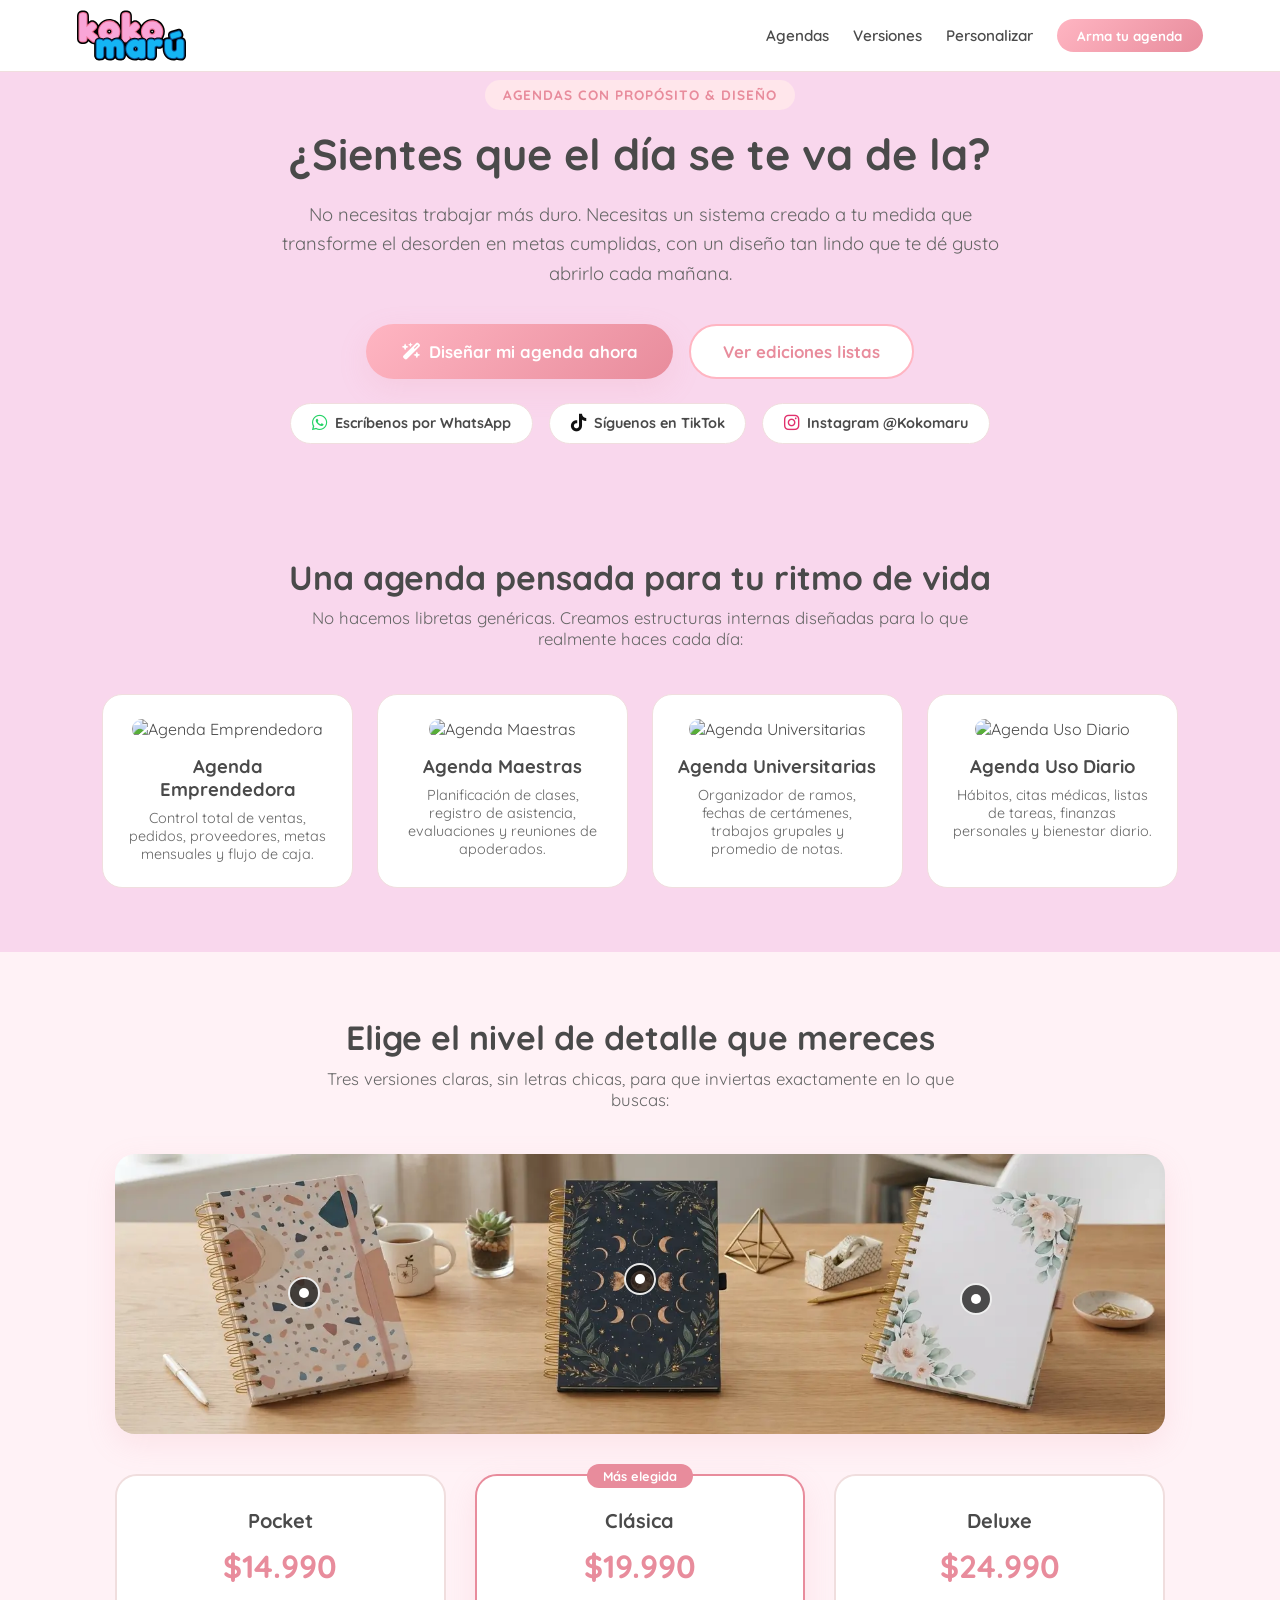
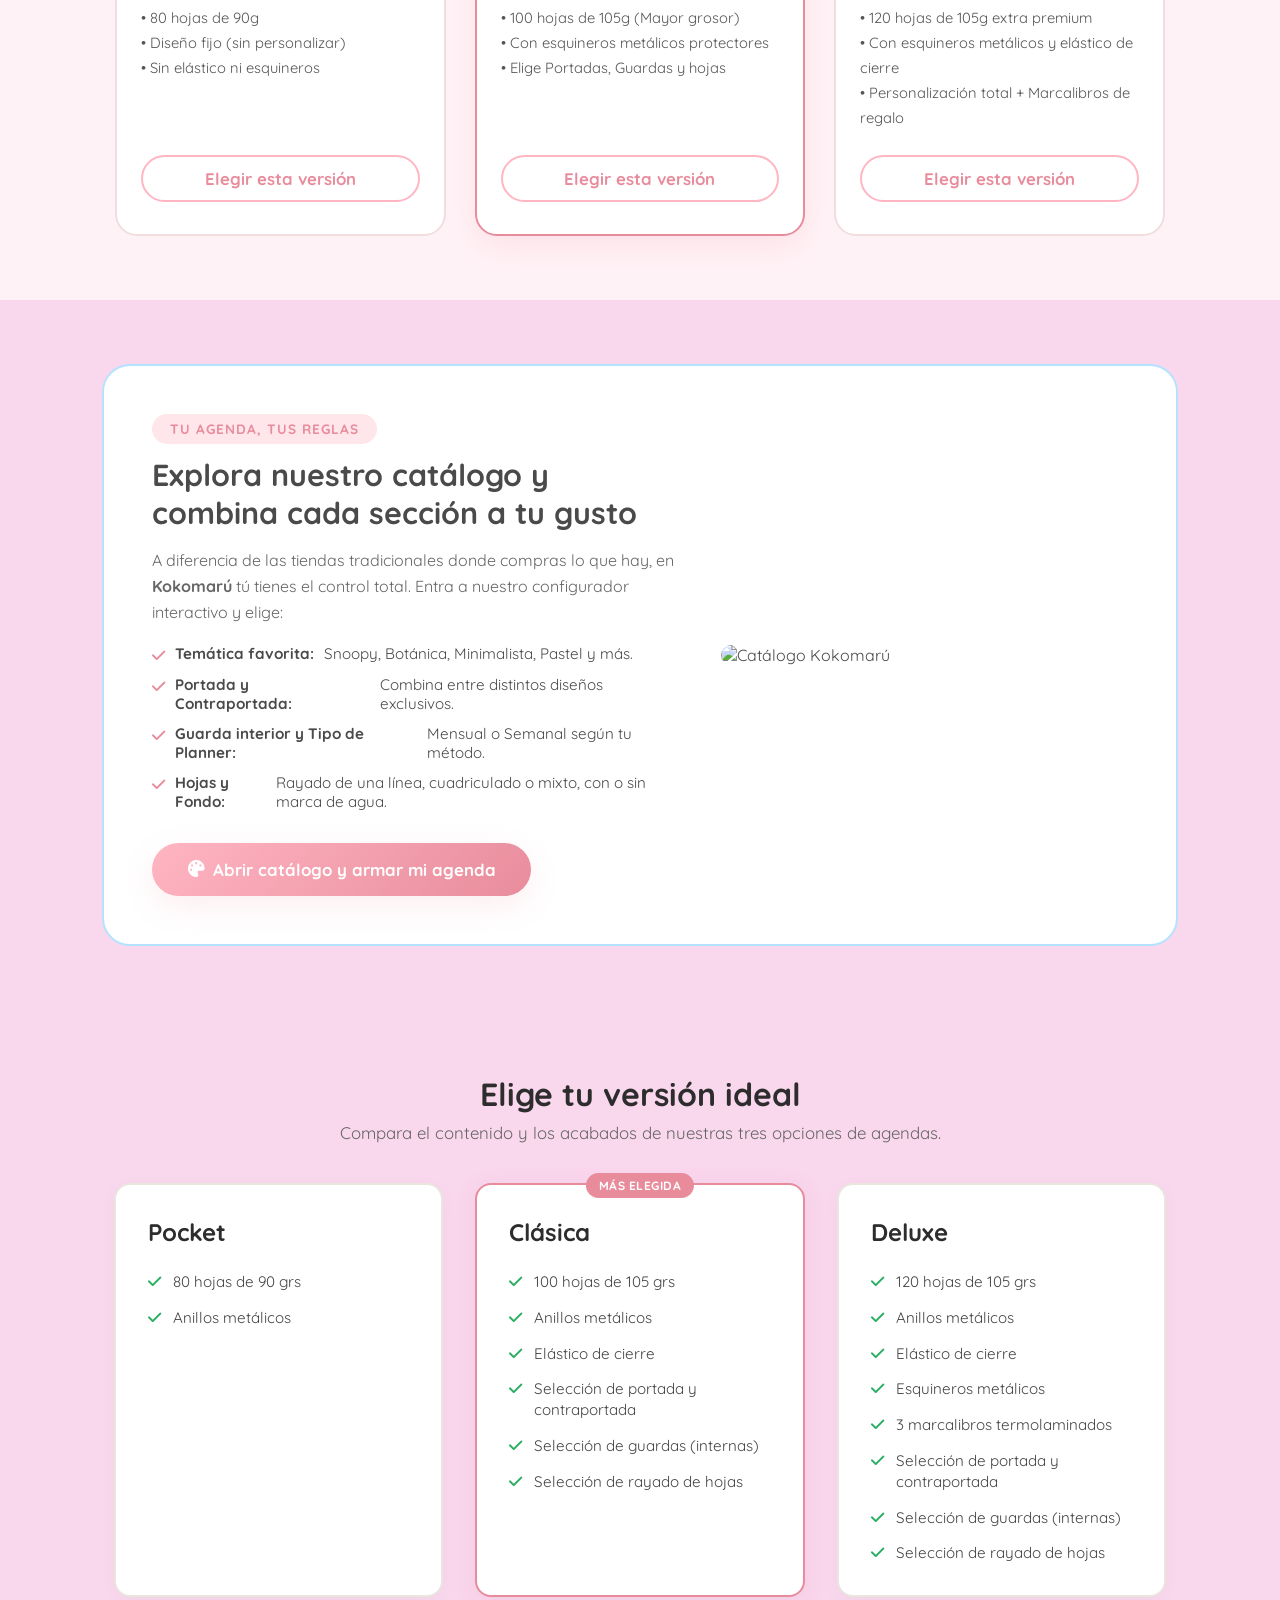
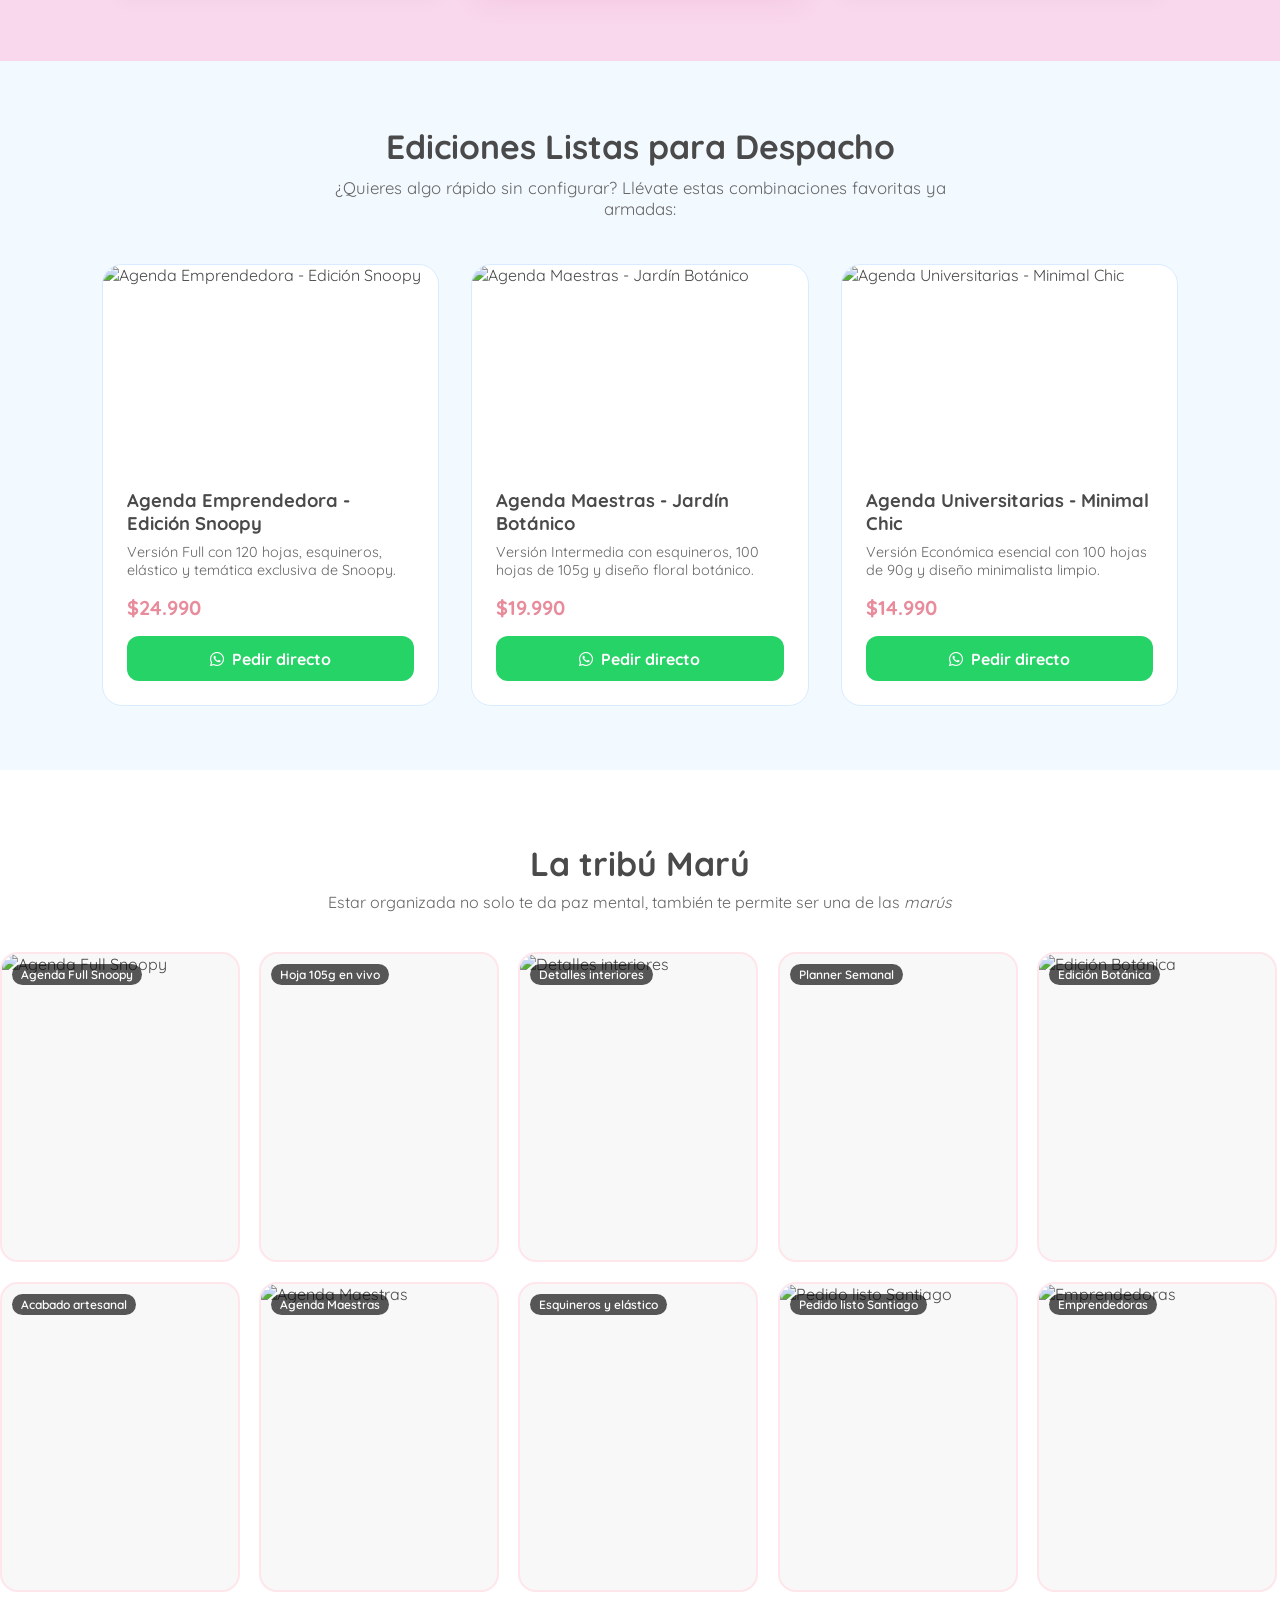
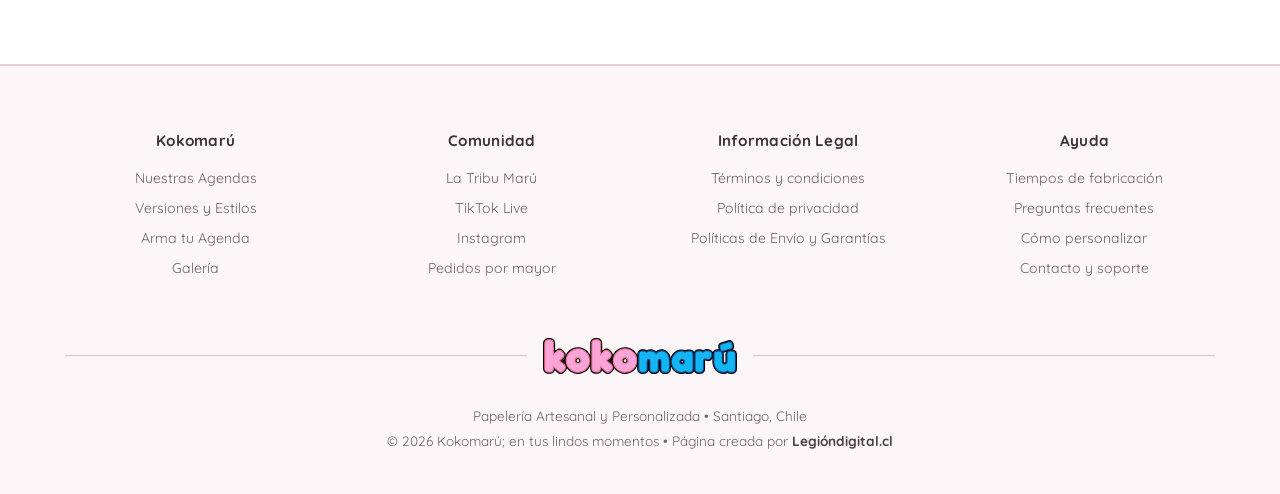
==== index.html @ 6f04baa5 "dafdada" ====
<!DOCTYPE html>
<html lang="es">
<head>
    <meta charset="UTF-8">
    <meta name="viewport" content="width=device-width, initial-scale=1.0">
    <title>Kokomarú | Agendas Personalizadas | Santiago de Chile</title>
    
    <!-- SEO Principal -->
    <meta name="description" content="Ordena tu mundo y disfruta tu vida. Combina tus diseños favoritos con Kokomarú y muestra tu verdadera personalidad.">
    <meta name="keywords" content="agendas personalizadas, agendas chile, agendas chile, agendas, kokomaru">
    <meta name="author" content="Kokomarú">
    <meta name="geo.region" content="CL-RM">
    <meta name="geo.placename" content="Santiago">

    <!-- Open Graph / Redes Sociales y WhatsApp -->
    <meta property="og:title" content="Kokomarú, para tus lindos momentos">
    <meta property="og:description" content="ordena tu mundo, disfruta tu vida. con kokomarú puedes combinar los diseños que mas te gusten, da un paso al frente y muestrale al mundo tu personalidad">
    <meta property="og:type" content="website">
    <meta property="og:url" content="https://tudominio.cl">
    <meta property="og:image" content="https://images.unsplash.com/photo-1544816155-12df9643f363?w=1200&auto=format&fit=crop&q=80">

    <!-- Fuentes e Íconos -->
    <link href="https://fonts.googleapis.com/css2?family=Quicksand:wght@400;500;600;700&display=swap" rel="stylesheet">
    <link rel="stylesheet" href="https://cdnjs.cloudflare.com/ajax/libs/font-awesome/6.4.0/css/all.min.css">
    <link rel="stylesheet" href="style.css">
</head>
<body>

    <!-- NAVBAR -->
    <nav class="navbar">
        <a href="#" class="logo">      <!-- Logo de cabecera -->
    <img src="svg/logo-cuadrado-60.svg" alt="Kokomarú" class="navbar-logo"></a>
        <div class="nav-links">
            <a href="#categorias">Agendas</a>
            <a href="#precios">Versiones</a>
            <a href="#catalogo-info">Personalizar</a>
            <button id="openModalNavBtn" class="btn-nav-custom">Arma tu agenda</button>
        </div>
    </nav>

    <!-- HERO DINÁMICO (MODO NORMAL vs MODO LIVE VIERNES) -->
    <header id="mainHero" class="hero">
        <!-- Contenido Modo Normal -->
        <div id="heroNormalContent" class="hero-content">
            <span class="brand-tag">Agendas con Propósito & Diseño</span>
            <h1>¿Sientes que el día se te va de la?</h1>
            <p class="hero-copy">No necesitas trabajar más duro. Necesitas un sistema creado a tu medida que transforme el desorden en metas cumplidas, con un diseño tan lindo que te dé gusto abrirlo cada mañana.</p>
            <div class="hero-buttons">
                <button id="openModalBtn" class="btn-primary">
                    <i class="fa-solid fa-wand-magic-sparkles"></i> Diseñar mi agenda ahora
                </button>
                <a href="#agendas-listas" class="btn-secondary-hero">Ver ediciones listas</a>
            </div>
        </div>

        <!-- Contenido Modo LIVE -->
<div id="heroLiveContent" class="hero-content live-mode">
    <span class="live-badge"><span class="pulse-dot"></span> TRANSMITIENDO EN VIVO AHORA MISMO EN TIKTOK</span>
    <h2>¡Llegó el Viernes de Live!</h2>
    <p class="hero-copy">¡Entra ahora mismo y disfruta de promociones que solo estarán disponibles durante el live! Llévate tu agenda y recibe freebies exclusivos de nuestra marca.</p>
    <div class="hero-buttons">
        <a id="tiktokLiveLink" href="https://www.tiktok.com/@..." target="_blank" class="btn-tiktok-live">
            <i class="fa-brands fa-tiktok"></i> Entrar al Live y reclamar promoción
        </a>
    </div>
</div>
    </header>

    <!-- BARRA DE CONTACTO RÁPIDO Y REDES -->
    <section class="social-bar">
        <a href="https://wa.me/56900000000?text=Hola%20Kokomar%C3%BA,%20quiero%20hacer%20una%20consulta" target="_blank" class="social-pill wa">
            <i class="fa-brands fa-whatsapp"></i> Escríbenos por WhatsApp
        </a>
        <a href="https://www.tiktok.com/@tu_usuario_kokomaru" target="_blank" class="social-pill tt">
            <i class="fa-brands fa-tiktok"></i> Síguenos en TikTok
        </a>
        <a href="https://www.instagram.com/tu_usuario_kokomaru" target="_blank" class="social-pill ig">
            <i class="fa-brands fa-instagram"></i> Instagram @Kokomaru
        </a>
    </section>

    <!-- BLOQUE 4A: LAS 4 CATEGORÍAS DE AGENDAS -->
    <section id="categorias" class="section-container">
        <h2>Una agenda pensada para tu ritmo de vida</h2>
        <p class="section-desc">No hacemos libretas genéricas. Creamos estructuras internas diseñadas para lo que realmente haces cada día:</p>
        <div class="categories-showcase-grid" id="homeCategoriesGrid">
            <!-- Inyectado por JS -->
        </div>
    </section>

    <!-- BLOQUE 4B: LOS 3 NIVELES DE PRECIOS / CALIDAD + FOTO PANORÁMICA INTERACTIVA -->
<section id="precios" class="section-container bg-soft-pink">
    <h2>Elige el nivel de detalle que mereces</h2>
    <p class="section-desc">Tres versiones claras, sin letras chicas, para que inviertas exactamente en lo que buscas:</p>
    
    <!-- FOTO PANORÁMICA SUPERIOR (VISIBLE EN PC / OCULTA EN MÓVIL) -->
    <div class="panoramic-hotspot-container desktop-only">
        <img src="imagenes/agendas-precios.webp" alt="Colección de Agendas Kokomarú" class="panoramic-image">

        <!-- PUNTO 1 -->
        <div class="hotspot-item" style="top: 50%; left: 18%;">
            <button class="hotspot-dot" aria-label="Ver Versión Económica"></button>
            <div class="hotspot-card">
                <div class="hotspot-info">
                    <strong>Pocket</strong>
                    <span>Esencial y funcional</span>
                    <p class="hotspot-price">$14.990</p>
                </div>
            </div>
        </div>

        <!-- PUNTO 2 (Destacado) -->
        <div class="hotspot-item" style="top: 45%; left: 50%;">
            <button class="hotspot-dot" aria-label="Ver Versión Intermedia"></button>
            <div class="hotspot-card">
                <div class="hotspot-info">
                    <strong>Clásica</strong>
                    <span>La más elegida</span>
                    <p class="hotspot-price">$19.990</p>
                </div>
            </div>
        </div>

        <!-- PUNTO 3 -->
        <div class="hotspot-item" style="top: 52%; left: 82%;">
            <button class="hotspot-dot" aria-label="Ver Versión Full"></button>
            <div class="hotspot-card">
                <div class="hotspot-info">
                    <strong>Deluxe</strong>
                    <span>Premium total</span>
                    <p class="hotspot-price">$24.990</p>
                </div>
            </div>
        </div>
    </div>

    <!-- GRILLA / CARRUSEL DE TARJETAS DE PRECIOS -->
    <div class="pricing-showcase-grid" id="homePricingGrid">
        <!-- Inyectado por JS -->
    </div>
</section>

    <!-- SECCIÓN DEDICADA AL CATÁLOGO Y PERSONALIZACIÓN -->
    <section id="catalogo-info" class="section-container">
        <div class="catalog-banner">
            <div class="catalog-text">
                <span class="brand-tag">Tu agenda, tus reglas</span>
                <h2>Explora nuestro catálogo y combina cada sección a tu gusto</h2>
                <p>A diferencia de las tiendas tradicionales donde compras lo que hay, en <strong>Kokomarú</strong> tú tienes el control total. Entra a nuestro configurador interactivo y elige:</p>
                <ul class="catalog-checklist">
                    <li><i class="fa-solid fa-check"></i> <strong>Temática favorita:</strong> Snoopy, Botánica, Minimalista, Pastel y más.</li>
                    <li><i class="fa-solid fa-check"></i> <strong>Portada y Contraportada:</strong> Combina entre distintos diseños exclusivos.</li>
                    <li><i class="fa-solid fa-check"></i> <strong>Guarda interior y Tipo de Planner:</strong> Mensual o Semanal según tu método.</li>
                    <li><i class="fa-solid fa-check"></i> <strong>Hojas y Fondo:</strong> Rayado de una línea, cuadriculado o mixto, con o sin marca de agua.</li>
                </ul>
                <button id="openModalCatalogBtn" class="btn-primary">
                    <i class="fa-solid fa-palette"></i> Abrir catálogo y armar mi agenda
                </button>
            </div>
            <div class="catalog-visual">
                <img src="https://images.unsplash.com/photo-1544816155-12df9643f363?w=600&auto=format&fit=crop&q=80" alt="Catálogo Kokomarú">
            </div>
        </div>
    </section>

<!-- SECCIÓN COMPARADOR VISUAL -->
<section class="comparador-section" id="comparador">
    <div class="comparador-header">
        <h2>Elige tu versión ideal</h2>
        <p>Compara el contenido y los acabados de nuestras tres opciones de agendas.</p>
    </div>

    <div class="comparador-grid">
        <!-- Tarjeta Pocket -->
        <div class="comparador-card">
            <h3>Pocket</h3>
            <ul class="features-list">
                <li><i class="fa-solid fa-check"></i> 80 hojas de 90 grs</li>
                <li><i class="fa-solid fa-check"></i> Anillos metálicos</li>
            </ul>
        </div>

        <!-- Tarjeta Clásica (Destacada) -->
        <div class="comparador-card popular">
            <span class="version-badge popular-badge">Más Elegida</span>
            <h3>Clásica</h3>
            <ul class="features-list">
                <li><i class="fa-solid fa-check"></i> 100 hojas de 105 grs</li>
                <li><i class="fa-solid fa-check"></i> Anillos metálicos</li>
                <li><i class="fa-solid fa-check"></i> Elástico de cierre</li>
                <li><i class="fa-solid fa-check"></i> Selección de portada y contraportada</li>
                <li><i class="fa-solid fa-check"></i> Selección de guardas (internas)</li>
                <li><i class="fa-solid fa-check"></i> Selección de rayado de hojas</li>
            </ul>
        </div>

        <!-- Tarjeta Deluxe -->
        <div class="comparador-card">
            <h3>Deluxe</h3>
            <ul class="features-list">
                <li><i class="fa-solid fa-check"></i> 120 hojas de 105 grs</li>
                <li><i class="fa-solid fa-check"></i> Anillos metálicos</li>
                <li><i class="fa-solid fa-check"></i> Elástico de cierre</li>
                <li><i class="fa-solid fa-check"></i> Esquineros metálicos</li>
                <li><i class="fa-solid fa-check"></i> 3 marcalibros termolaminados</li>
                <li><i class="fa-solid fa-check"></i> Selección de portada y contraportada</li>
                <li><i class="fa-solid fa-check"></i> Selección de guardas (internas)</li>
                <li><i class="fa-solid fa-check"></i> Selección de rayado de hojas</li>
            </ul>
        </div>
    </div>
</section>

    <!-- VITRINA DE AGENDAS LISTAS PARA ENVIAR -->
    <section id="agendas-listas" class="section-container bg-soft-blue">
        <h2>Ediciones Listas para Despacho</h2>
        <p class="section-desc">¿Quieres algo rápido sin configurar? Llévate estas combinaciones favoritas ya armadas:</p>
        <div class="ready-grid" id="readyAgendasGrid">
            <!-- Inyectado por JS -->
        </div>
    </section>

    <!-- BLOQUE 5: DOS CARRUSELES INFINITOS CRUZADOS (FOTOS Y VIDEOS) -->
    <section class="social-proof-section">
        <div class="section-header-center">
            <h2>La tribú Marú</h2>
            <p>Estar organizada no solo te da paz mental, también te permite ser una de las <i>marús</i> </p>
        </div>

        <!-- Carrusel 1: Se mueve de derecha a izquierda -->
        <div class="marquee-wrapper">
            <div class="marquee-track track-left" id="carouselRow1">
                <!-- Inyectado por JS -->
            </div>
        </div>

        <!-- Carrusel 2: Se mueve de izquierda a derecha -->
        <div class="marquee-wrapper" style="margin-top: 1.2rem;">
            <div class="marquee-track track-right" id="carouselRow2">
                <!-- Inyectado por JS -->
            </div>
        </div>
    </section>

    <!-- FOOTER -->
    <div id="footer-placeholder"></div>

    <!-- ===================================================================== -->
    <!-- VENTANA EMERGENTE (MODAL) DEL CONFIGURADOR PASO A PASO                -->
    <!-- ===================================================================== -->
    <div id="configModal" class="modal-overlay">
        <div class="modal-container">
            <button id="closeModalBtn" class="modal-close" aria-label="Cerrar"><i class="fa-solid fa-xmark"></i></button>
            
            <!-- ENCABEZADO DE PASOS (CORREGIDO PARA PC Y MÓVIL) -->
            <div class="modal-header">
                <div class="step-indicator">
                    <span id="stepIndicatorMain">Paso 1 de 4</span>
                    <span id="stepIndicatorSub">Tipo de Agenda</span>
                </div>
                <a id="helpWhatsappBtn" href="https://wa.me/56900000000?text=Hola%20Kokomar%C3%BA,%20tengo%20dudas%20para%20elegir%20mi%20agenda" target="_blank" class="btn-help-wa">
                    <i class="fa-brands fa-whatsapp"></i> ¿Dudas?
                </a>
            </div>

            <!-- CUERPO DEL CONFIGURADOR -->
            <div class="modal-body">
                <!-- PASO 1 -->
                <div class="step-content active" id="step1">
                    <h2>Elige tu tipo de agenda</h2>
                    <p class="step-subtitle">Selecciona la opción que mejor se adapte a tu estilo de vida:</p>
                    <div class="options-grid" id="tipoAgendaGrid"></div>
                </div>

                <!-- PASO 2 -->
                <div class="step-content" id="step2">
                    <h2>Elige tu versión y calidad</h2>
                    <p class="step-subtitle">Escoge el nivel de acabado que prefieras:</p>
                    <div class="options-grid vertical-grid" id="versionGrid"></div>
                </div>

                <!-- PASO 3 -->
                <div class="step-content" id="step3">
                    <h2>Elige tu temática favorita</h2>
                    <p class="step-subtitle">Selecciona el diseño visual que más te enamore:</p>
                    <div class="options-grid tematica-grid" id="tematicaGrid"></div>
                </div>

                <!-- PASO 4 -->
                <div class="step-content" id="step4">
                    <h2>Personaliza los detalles de tu agenda</h2>
                    <p class="step-subtitle">Debes seleccionar una opción en cada sección:</p>
                    <div id="seccionesContainer"></div>

                    <!-- SECCIÓN DE ENVÍO -->
                    <div class="shipping-section">
                        <h3>Método de Envío</h3>
                        <div class="shipping-options">
                            <label class="shipping-card">
                                <input type="radio" name="shipping" value="santiago" id="shipSantiago">
                                <span class="ship-info">
                                    <strong>Envío en Santiago</strong>
                                    <span class="price">$2.990</span>
                                </span>
                            </label>
                            <label class="shipping-card">
                                <input type="radio" name="shipping" value="regiones" id="shipRegiones">
                                <span class="ship-info">
                                    <strong>Envío a regiones</strong>
                                    <span>Varía según destino. Enviamos por Blue Express</span>
                                </span>
                            </label>
                        </div>
                    </div>

                    <!-- BOTONES FINALES -->
                    <div class="final-actions" id="finalActionsSection" style="display: none;">
                        <button id="toggleSummaryBtn" class="btn-secondary">
                            <i class="fa-solid fa-list-check"></i> Resumen del pedido
                        </button>
                        
                        <div id="summaryBox" class="summary-box" style="display: none;"></div>

                        <div class="action-buttons-group">
                            <a id="sendOrderWhatsappBtn" href="#" target="_blank" class="btn-whatsapp-main">
                                <i class="fa-brands fa-whatsapp"></i> Enviar pedido
                            </a>
                            <p class="whatsapp-subtext">Conversemos y coordinemos el pago y los detalles del envío</p>

                            <button id="openFriendModalBtn" class="btn-friend">
                                <i class="fa-solid fa-user-group"></i> Pedir opinión a una amiga
                            </button>
                        </div>
                    </div>
                </div>
            </div>

            <!-- NAVEGACIÓN INFERIOR -->
            <div class="modal-footer">
                <button id="prevStepBtn" class="btn-nav" style="display: none;">
                    <i class="fa-solid fa-arrow-left"></i> Volver
                </button>
                <div style="flex-grow: 1;"></div>
                <button id="nextStepBtn" class="btn-nav" disabled>
                    Siguiente <i class="fa-solid fa-arrow-right"></i>
                </button>
            </div>
        </div>
    </div>

    <!-- MODAL ZOOM IMAGEN -->
    <div id="imageZoomModal" class="zoom-modal">
        <button id="closeZoomBtn" class="zoom-close"><i class="fa-solid fa-xmark"></i></button>
        <img id="zoomedImg" src="" alt="Imagen ampliada">
    </div>

    <!-- MODAL COMPARTIR CON AMIGA -->
    <div id="friendModal" class="friend-modal-overlay">
        <div class="friend-modal-content">
            <h3>Compartir diseño por WhatsApp</h3>
            <p>Ingresa los 8 dígitos del número de tu amiga:</p>
            <div class="phone-input-group">
                <span class="prefix">+569</span>
                <input type="tel" id="friendPhoneInput" maxlength="8" placeholder="12345678" inputmode="numeric">
            </div>
            <div class="friend-modal-buttons">
                <button id="cancelFriendBtn" class="btn-cancel">Cancelar</button>
                <button id="submitFriendBtn" class="btn-friend-send">Enviar de vuelta a mi amiga</button>
            </div>
        </div>
    </div>

    <!-- Script para inyectar el footer dinámicamente -->
<script>
    fetch('footer.html')
        .then(response => response.text())
        .then(data => {
            document.getElementById('footer-placeholder').innerHTML = data;
        });
</script>

<!-- scripts de la página (modal, etc.) -->
    <script src="script.js"></script>
</body>
</html>
---- style.css ----
:root {
    --pink-primary: #ffb5c2;
    --pink-light: #ffe6eb;
    --pink-dark: #e88c9c;
    --blue-primary: #b5e2ff;
    --blue-light: #e6f4ff;
    --blue-dark: #7fc3ff;
    --text-dark: #4a4a4a;
    --bg-color: #f9d7ed;
    --white: #ffffff;
    --gray-border: #f0dede;
    --shadow: 0 10px 30px rgba(232, 140, 156, 0.15);
}

* {
    box-sizing: border-box;
    margin: 0;
    padding: 0;
    font-family: 'Quicksand', sans-serif;
}

html {
    scroll-behavior: smooth;
}

body {
    background-color: var(--bg-color);
    color: var(--text-dark);
    min-height: 100vh;
    overflow-x: hidden;
}

/* NAVBAR */
.navbar {
    display: flex;
    justify-content: space-between;
    align-items: center;
    padding: 1rem 6%;
    background: var(--white);
    border-bottom: 1px solid var(--gray-border);
    position: sticky;
    top: 0;
    z-index: 100;
}

.nav-brand {
    font-size: 1.6rem;
    font-weight: 700;
    color: var(--pink-dark);
    letter-spacing: -0.5px;
}

.nav-links {
    display: flex;
    align-items: center;
    gap: 1.5rem;
}

.nav-links a {
    text-decoration: none;
    color: var(--text-dark);
    font-weight: 600;
    font-size: 0.95rem;
    transition: color 0.2s;
}

.nav-links a:hover {
    color: var(--pink-dark);
}

.btn-nav-custom {
    background: linear-gradient(135deg, var(--pink-primary), var(--pink-dark));
    color: var(--white);
    border: none;
    padding: 0.55rem 1.3rem;
    border-radius: 25px;
    font-weight: 700;
    cursor: pointer;
    transition: transform 0.2s;
}

.btn-nav-custom:hover {
    transform: translateY(-2px);
}

@media (max-width: 650px) {
    .nav-links a {
        display: none;
    }
}

/* HERO SECTION */
.hero {
    text-align: center;
    padding: 4.5rem 1.5rem 3rem;
    max-width: 920px;
    margin: 0 auto;
}

.brand-tag {
    display: inline-block;
    background-color: var(--pink-light);
    color: var(--pink-dark);
    padding: 0.4rem 1.1rem;
    border-radius: 20px;
    font-weight: 700;
    font-size: 0.85rem;
    text-transform: uppercase;
    letter-spacing: 1px;
}

.hero h1 {
    font-size: 2.7rem;
    color: var(--text-dark);
    margin: 1.2rem 0;
    font-weight: 700;
    line-height: 1.2;
}

.hero-copy {
    font-size: 1.15rem;
    margin-bottom: 2.2rem;
    color: #666;
    line-height: 1.6;
    max-width: 750px;
    margin-left: auto;
    margin-right: auto;
}

.hero-buttons {
    display: flex;
    justify-content: center;
    gap: 1rem;
    flex-wrap: wrap;
}

.btn-primary {
    background: linear-gradient(135deg, var(--pink-primary), var(--pink-dark));
    color: var(--white);
    border: none;
    padding: 1rem 2.2rem;
    font-size: 1.05rem;
    font-weight: 700;
    border-radius: 30px;
    cursor: pointer;
    box-shadow: var(--shadow);
    transition: transform 0.2s;
    display: inline-flex;
    align-items: center;
    gap: 8px;
}

.btn-primary:hover {
    transform: translateY(-2px);
}

.btn-secondary-hero {
    background: var(--white);
    color: var(--pink-dark);
    border: 2px solid var(--pink-primary);
    padding: 0.95rem 2rem;
    font-size: 1.05rem;
    font-weight: 700;
    border-radius: 30px;
    text-decoration: none;
    cursor: pointer;
    transition: all 0.2s;
}

.btn-secondary-hero:hover {
    background: var(--pink-light);
}

/* MODO LIVE EN EL HERO */
.hero.is-live {
    background: linear-gradient(135deg, #fff0f4 0%, #e8f6ff 100%);
    border: 2px solid var(--pink-dark);
    border-radius: 28px;
    margin-top: 1.5rem;
    box-shadow: 0 15px 40px rgba(232, 140, 156, 0.25);
}

.live-badge {
    display: inline-flex;
    align-items: center;
    gap: 8px;
    background: #ff2a5f;
    color: white;
    padding: 0.45rem 1.2rem;
    border-radius: 25px;
    font-weight: 700;
    font-size: 0.9rem;
    letter-spacing: 0.5px;
}

.pulse-dot {
    width: 10px;
    height: 10px;
    background: white;
    border-radius: 50%;
    animation: pulseAnim 1.2s infinite;
}

@keyframes pulseAnim {
    0% { transform: scale(0.9); opacity: 1; }
    50% { transform: scale(1.4); opacity: 0.5; }
    100% { transform: scale(0.9); opacity: 1; }
}

.btn-live-cta {
    background: #111;
    color: white;
    text-decoration: none;
    padding: 1rem 2.2rem;
    border-radius: 30px;
    font-weight: 700;
    font-size: 1.05rem;
    display: inline-flex;
    align-items: center;
    gap: 10px;
    box-shadow: 0 8px 20px rgba(0,0,0,0.2);
    transition: transform 0.2s;
}

.btn-live-cta:hover {
    transform: translateY(-2px);
}

/* BARRA DE REDES Y WHATSAPP */
.social-bar {
    display: flex;
    justify-content: center;
    gap: 1rem;
    flex-wrap: wrap;
    padding: 1rem 5% 3rem;
}

.social-pill {
    text-decoration: none;
    padding: 0.65rem 1.3rem;
    border-radius: 25px;
    font-weight: 700;
    font-size: 0.9rem;
    display: inline-flex;
    align-items: center;
    gap: 8px;
    transition: transform 0.2s;
    background: white;
    border: 1px solid var(--gray-border);
    color: var(--text-dark);
}

.social-pill:hover {
    transform: translateY(-2px);
}

.social-pill.wa i { color: #25d366; font-size: 1.1rem; }
.social-pill.tt i { color: #111; font-size: 1.1rem; }
.social-pill.ig i { color: #e1306c; font-size: 1.1rem; }

/* SECCIONES GENERALES */
.section-container {
    padding: 4rem 8%;
    text-align: center;
}

.section-container h2 {
    font-size: 2.1rem;
    color: var(--text-dark);
    margin-bottom: 0.6rem;
}

.section-desc {
    color: #666;
    margin-bottom: 2.8rem;
    max-width: 680px;
    margin-left: auto;
    margin-right: auto;
    font-size: 1.05rem;
}

.bg-soft-pink {
    background-color: #fff2f6;
}

.bg-soft-blue {
    background-color: #f2f9ff;
}

/* BLOQUE 4A: CATEGORÍAS EN HOME */
.categories-showcase-grid {
    display: grid;
    grid-template-columns: repeat(auto-fit, minmax(230px, 1fr));
    gap: 1.5rem;
}

.home-cat-card {
    background: white;
    border-radius: 20px;
    padding: 1.5rem;
    border: 1px solid var(--gray-border);
    text-align: center;
    transition: transform 0.2s;
}

.home-cat-card:hover {
    transform: translateY(-4px);
    border-color: var(--pink-primary);
}

.home-cat-card img {
    width: 100%;
    height: 150px;
    object-fit: cover;
    border-radius: 14px;
    margin-bottom: 1rem;
}

.home-cat-card h3 {
    font-size: 1.15rem;
    margin-bottom: 0.5rem;
}

.home-cat-card p {
    font-size: 0.9rem;
    color: #666;
}

/* BLOQUE 4B: PRECIOS EN HOME Y FOTO PANORÁMICA */
.panoramic-hotspot-container {
    position: relative;
    width: 100%;
    max-width: 1050px;
    margin: 0 auto 2.5rem auto;
    border-radius: 20px;
    overflow: hidden;
    box-shadow: var(--shadow);
}

.panoramic-image {
    width: 100%;
    max-height: 280px;
    object-fit: cover;
    display: block;
}

/* PUNTOS INTERACTIVOS ESTILO IKEA (PC) */
.panoramic-hotspot-container .hotspot-item {
    position: absolute;
    transform: translate(-50%, -50%);
    z-index: 10;
}

.panoramic-hotspot-container .hotspot-dot {
    width: 32px;
    height: 32px;
    border-radius: 50%;
    background: rgba(17, 17, 17, 0.7);
    border: 2px solid rgba(255, 255, 255, 0.9);
    cursor: pointer;
    position: relative;
    transition: transform 0.2s ease, background 0.2s ease;
}

.panoramic-hotspot-container .hotspot-dot::after {
    content: "";
    position: absolute;
    top: 50%;
    left: 50%;
    width: 10px;
    height: 10px;
    background: #ffffff;
    border-radius: 50%;
    transform: translate(-50%, -50%);
}

.panoramic-hotspot-container .hotspot-dot:hover,
.panoramic-hotspot-container .hotspot-item.active .hotspot-dot {
    transform: scale(1.15);
    background: var(--pink-dark);
}

.panoramic-hotspot-container .hotspot-card {
    position: absolute;
    top: 50%;
    left: 42px;
    transform: translateY(-50%);
    background: #ffffff;
    color: #111111;
    border-radius: 8px;
    box-shadow: 0 10px 25px rgba(0, 0, 0, 0.2);
    display: flex;
    align-items: stretch;
    min-width: 180px;
    opacity: 0;
    visibility: hidden;
    transition: opacity 0.2s ease, visibility 0.2s ease;
    z-index: 20;
}

.panoramic-hotspot-container .hotspot-item.active .hotspot-card {
    opacity: 1;
    visibility: visible;
}

.hotspot-info {
    padding: 0.6rem 0.9rem;
    flex: 1;
}

.hotspot-info strong {
    display: block;
    font-size: 0.85rem;
    text-transform: uppercase;
}

.hotspot-info span {
    display: block;
    font-size: 0.75rem;
    color: #666;
    margin-bottom: 0.2rem;
}

.hotspot-price {
    font-size: 1.05rem;
    font-weight: 700;
    margin: 0;
    color: var(--pink-dark);
}

.hotspot-link {
    display: none;
    align-items: center;
    justify-content: center;
    padding: 0 0.7rem;
    border-left: 1px solid #eee;
    color: #111;
    text-decoration: none;
}

/* GRILLA DE PRECIOS GENERAL */
.pricing-showcase-grid {
    display: grid;
    grid-template-columns: repeat(auto-fit, minmax(280px, 1fr));
    gap: 1.8rem;
    max-width: 1050px;
    margin: 0 auto;
}

.home-price-card {
    background: white;
    border-radius: 22px;
    padding: 2rem 1.5rem;
    border: 2px solid var(--gray-border);
    display: flex;
    flex-direction: column;
    position: relative;
}

.home-price-card.featured {
    border-color: var(--pink-dark);
    box-shadow: var(--shadow);
}

.popular-badge {
    position: absolute;
    top: -12px;
    left: 50%;
    transform: translateX(-50%);
    background: var(--pink-dark);
    color: white;
    padding: 0.25rem 1rem;
    border-radius: 15px;
    font-size: 0.8rem;
    font-weight: 700;
}

.home-price-card h3 {
    font-size: 1.25rem;
    margin-bottom: 0.8rem;
}

.home-price-amount {
    font-size: 2rem;
    font-weight: 700;
    color: var(--pink-dark);
    margin-bottom: 1.2rem;
}

.home-price-card p {
    white-space: pre-line;
    text-align: left;
    font-size: 0.92rem;
    color: #555;
    line-height: 1.7;
    margin-bottom: 1.5rem;
    flex: 1;
}

/* CONTROL DE VISIBILIDAD DISPOSITIVOS */
.desktop-only { display: block; }
.mobile-only { display: none; }

/* ESTILOS DE FOTO MÓVIL DENTRO DE LA TARJETA */
.card-mobile-image {
    position: relative;
    width: 100%;
    height: 160px;
    border-radius: 12px;
    overflow: hidden;
    margin-bottom: 1.2rem;
    cursor: pointer;
}

.card-mobile-image img {
    width: 100%;
    height: 100%;
    object-fit: cover;
    transition: transform 0.3s;
}

.card-mobile-image:hover img {
    transform: scale(1.05);
}

.zoom-hint {
    position: absolute;
    bottom: 8px;
    right: 8px;
    background: rgba(0, 0, 0, 0.6);
    color: white;
    font-size: 0.7rem;
    padding: 0.2rem 0.5rem;
    border-radius: 6px;
    pointer-events: none;
}

/* ADAPTACIÓN MÓVIL: CARRUSEL HORIZONTAL */
@media (max-width: 768px) {
    .desktop-only { display: none !important; }
    .mobile-only { display: block !important; }

    .pricing-showcase-grid {
        display: flex;
        overflow-x: auto;
        scroll-snap-type: x mandatory;
        gap: 1rem;
        padding: 1rem 0.5rem 1.5rem 0.5rem;
        justify-content: flex-start;
        -webkit-overflow-scrolling: touch;
    }

    .home-price-card {
        min-width: 85%;
        max-width: 85%;
        flex: 0 0 auto;
        scroll-snap-align: center;
        padding: 1.5rem 1.2rem;
    }
}

/* SECCIÓN CATÁLOGO DEDICADA */
.catalog-banner {
    background: white;
    border: 2px solid var(--blue-primary);
    border-radius: 28px;
    padding: 3rem;
    display: grid;
    grid-template-columns: 1.3fr 1fr;
    gap: 2.5rem;
    align-items: center;
    text-align: left;
}

@media (max-width: 820px) {
    .catalog-banner {
        grid-template-columns: 1fr;
        padding: 2rem 1.5rem;
    }
}

.catalog-text h2 {
    margin: 0.8rem 0 1rem;
    font-size: 1.9rem;
}

.catalog-text p {
    color: #666;
    margin-bottom: 1.2rem;
    line-height: 1.6;
}

.catalog-checklist {
    list-style: none;
    margin-bottom: 2rem;
}

.catalog-checklist li {
    margin-bottom: 0.7rem;
    font-size: 0.95rem;
    display: flex;
    align-items: flex-start;
    gap: 10px;
}

.catalog-checklist i {
    color: var(--pink-dark);
    margin-top: 4px;
}

.catalog-visual img {
    width: 100%;
    border-radius: 20px;
    object-fit: cover;
    height: 320px;
}

/* AGENDAS LISTAS */
.ready-grid {
    display: grid;
    grid-template-columns: repeat(auto-fit, minmax(280px, 1fr));
    gap: 2rem;
}

.ready-card {
    background: white;
    border-radius: 20px;
    overflow: hidden;
    border: 1px solid #d9ecff;
    text-align: left;
    display: flex;
    flex-direction: column;
}

.ready-card img {
    width: 100%;
    height: 200px;
    object-fit: cover;
}

.ready-card-body {
    padding: 1.5rem;
    display: flex;
    flex-direction: column;
    flex: 1;
}

.ready-card-body h3 {
    font-size: 1.15rem;
    margin-bottom: 0.5rem;
}

.ready-card-body p {
    font-size: 0.9rem;
    color: #666;
    margin-bottom: 1rem;
    flex: 1;
}

.ready-price {
    font-weight: 700;
    color: var(--pink-dark);
    font-size: 1.25rem;
    margin-bottom: 1rem;
}

.btn-buy-ready {
    background: #25d366;
    color: white;
    text-decoration: none;
    text-align: center;
    padding: 0.8rem;
    border-radius: 12px;
    font-weight: 700;
    display: flex;
    align-items: center;
    justify-content: center;
    gap: 8px;
}

/* ===================================================================== */
/* BLOQUE 5: DOS CARRUSELES INFINITOS CRUZADOS                           */
/* ===================================================================== */
.social-proof-section {
    padding: 4.5rem 0;
    background: var(--white);
    overflow: hidden;
}

.section-header-center {
    text-align: center;
    padding: 0 1.5rem;
    margin-bottom: 2.5rem;
}

.section-header-center h2 {
    font-size: 2.1rem;
    margin-bottom: 0.5rem;
}

.section-header-center p {
    color: #666;
}

.marquee-wrapper {
    width: 100%;
    overflow: hidden;
    position: relative;
}

.marquee-track {
    display: flex;
    gap: 1.2rem;
    width: max-content;
}

.track-left {
    animation: scrollLeft 32s linear infinite;
}

.track-right {
    animation: scrollRight 32s linear infinite;
}

.marquee-wrapper:hover .marquee-track {
    animation-play-state: paused;
}

@keyframes scrollLeft {
    0% { transform: translateX(0); }
    100% { transform: translateX(-50%); }
}

@keyframes scrollRight {
    0% { transform: translateX(-50%); }
    100% { transform: translateX(0); }
}

.media-card {
    width: 240px;
    height: 310px;
    border-radius: 18px;
    overflow: hidden;
    position: relative;
    border: 2px solid var(--pink-light);
    background: #f8f8f8;
    flex-shrink: 0;
}

.media-card img,
.media-card video {
    width: 100%;
    height: 100%;
    object-fit: cover;
    display: block;
}

.media-badge {
    position: absolute;
    top: 10px;
    left: 10px;
    background: rgba(0,0,0,0.65);
    color: white;
    padding: 3px 9px;
    border-radius: 12px;
    font-size: 0.75rem;
    font-weight: 600;
}

/* FOOTER */
footer {
    text-align: center;
    padding: 2.5rem 1rem;
    background: #fff9fb;
    border-top: 1px solid var(--gray-border);
    color: #666;
    font-size: 0.95rem;
}

.footer-note {
    font-size: 0.82rem;
    color: #999;
    margin-top: 0.4rem;
}

/* ===================================================================== */
/* MODAL CONFIGURADOR Y CABECERA CORREGIDA                               */
/* ===================================================================== */
.modal-overlay {
    position: fixed;
    top: 0;
    left: 0;
    width: 100%;
    height: 100%;
    background: rgba(0, 0, 0, 0.45);
    backdrop-filter: blur(5px);
    display: none;
    justify-content: center;
    align-items: center;
    z-index: 1000;
    padding: 1rem;
}

.modal-overlay.active {
    display: flex;
}

.modal-container {
    background: var(--white);
    width: 100%;
    max-width: 850px;
    height: 86vh;
    border-radius: 24px;
    box-shadow: 0 20px 40px rgba(0,0,0,0.15);
    display: flex;
    flex-direction: column;
    position: relative;
    overflow: hidden;
}

.modal-close {
    position: absolute;
    top: 1.1rem;
    right: 1.2rem;
    background: var(--pink-light);
    border: none;
    color: var(--pink-dark);
    width: 36px;
    height: 36px;
    border-radius: 50%;
    font-size: 1.1rem;
    cursor: pointer;
    display: flex;
    align-items: center;
    justify-content: center;
    z-index: 20;
    transition: background 0.2s;
}

.modal-close:hover {
    background: var(--pink-primary);
    color: var(--white);
}

/* Cabecera con espacio suficiente para no chocar con la X */
.modal-header {
    padding: 1rem 4.8rem 1rem 1.8rem;
    border-bottom: 1px solid var(--gray-border);
    display: flex;
    justify-content: space-between;
    align-items: center;
    background-color: #fffafc;
    gap: 1rem;
}

.step-indicator {
    display: flex;
    align-items: center;
    gap: 6px;
}

#stepIndicatorMain {
    font-size: 1.05rem;
    color: var(--pink-dark);
    font-weight: 700;
}

#stepIndicatorMain::after {
    content: ":";
}

#stepIndicatorSub {
    font-size: 1.05rem;
    color: var(--pink-dark);
    font-weight: 700;
}

.btn-help-wa {
    background-color: #25d366;
    color: white;
    padding: 0.45rem 1rem;
    border-radius: 20px;
    text-decoration: none;
    font-weight: 700;
    font-size: 0.85rem;
    display: flex;
    align-items: center;
    gap: 6px;
    white-space: nowrap;
    margin-right: 0.8rem; /* Corre el botón a la izquierda en PC */
}

/* Ajuste específico para móvil: "Paso 1 de 4" arriba y "Tipo de Agenda" debajo */
@media (max-width: 600px) {
    .modal-header {
        padding: 0.9rem 3.8rem 0.9rem 1.2rem;
    }
    .step-indicator {
        flex-direction: column;
        align-items: flex-start;
        gap: 2px;
    }
    #stepIndicatorMain {
        font-size: 0.8rem;
        color: #888;
    }
    #stepIndicatorMain::after {
        content: "";
    }
    #stepIndicatorSub {
        font-size: 0.98rem;
        line-height: 1.2;
    }
    .btn-help-wa {
        padding: 0.35rem 0.75rem;
        font-size: 0.78rem;
        margin-right: 0.4rem;
    }
}

.modal-body {
    flex: 1;
    overflow-y: auto;
    padding: 1.8rem;
}

.step-content {
    display: none;
}

.step-content.active {
    display: block;
}

.step-content h2 {
    color: var(--text-dark);
    font-size: 1.55rem;
    margin-bottom: 0.3rem;
}

.step-subtitle {
    color: #777;
    margin-bottom: 1.5rem;
    font-size: 0.95rem;
}

/* TARJETAS DENTRO DEL MODAL */
.options-grid {
    display: grid;
    grid-template-columns: repeat(auto-fit, minmax(210px, 1fr));
    gap: 1.2rem;
}

.vertical-grid {
    grid-template-columns: 1fr;
}

.option-card {
    background: var(--white);
    border: 2px solid var(--gray-border);
    border-radius: 16px;
    padding: 1.2rem;
    text-align: center;
    cursor: pointer;
    transition: all 0.2s;
    display: flex;
    flex-direction: column;
    align-items: center;
}

.option-card:hover {
    border-color: var(--pink-primary);
}

.option-card.selected {
    border-color: var(--pink-dark);
    background-color: var(--pink-light);
}

.option-img-container {
    width: 100%;
    height: 140px;
    border-radius: 12px;
    overflow: hidden;
    margin-bottom: 1rem;
    background: #f9f9f9;
    position: relative;
}

.option-img-container img {
    width: 100%;
    height: 100%;
    object-fit: cover;
}

.zoom-icon-hint {
    position: absolute;
    bottom: 8px;
    right: 8px;
    background: rgba(0,0,0,0.6);
    color: white;
    padding: 4px 8px;
    border-radius: 6px;
    font-size: 0.75rem;
}

.option-card h3 {
    font-size: 1.1rem;
    margin-bottom: 0.5rem;
}

.option-card p {
    font-size: 0.85rem;
    color: #666;
    margin-bottom: 1rem;
    flex: 1;
}

.option-price {
    font-weight: 700;
    color: var(--pink-dark);
    font-size: 1.15rem;
    margin-bottom: 0.8rem;
}

.btn-select-card {
    background: var(--white);
    border: 1px solid var(--pink-dark);
    color: var(--pink-dark);
    padding: 0.45rem 1.2rem;
    border-radius: 20px;
    font-weight: 700;
    font-size: 0.9rem;
    width: 100%;
}

.option-card.selected .btn-select-card {
    background: var(--pink-dark);
    color: var(--white);
}

.tematica-grid {
    grid-template-columns: repeat(auto-fit, minmax(155px, 1fr));
}

.tematica-card .option-img-container {
    height: 120px;
}

/* PASO 4: SECCIONES */
.section-block {
    background: #fff;
    border: 1px solid var(--gray-border);
    border-radius: 16px;
    padding: 1.4rem;
    margin-bottom: 1.4rem;
}

.section-block h3 {
    font-size: 1.15rem;
    margin-bottom: 1rem;
    display: flex;
    align-items: center;
    gap: 8px;
}

.section-options-grid {
    display: grid;
    grid-template-columns: repeat(auto-fit, minmax(135px, 1fr));
    gap: 1rem;
}

.sub-option-card {
    border: 2px solid var(--gray-border);
    border-radius: 12px;
    padding: 0.8rem;
    text-align: center;
    cursor: pointer;
    background: #fff;
}

.sub-option-card.selected {
    border-color: var(--blue-dark);
    background-color: var(--blue-light);
}

.sub-option-card img {
    width: 100%;
    height: 90px;
    object-fit: cover;
    border-radius: 8px;
    margin-bottom: 0.5rem;
}

.sub-option-card span {
    font-size: 0.88rem;
    font-weight: 600;
    display: block;
    margin-bottom: 0.5rem;
}

/* ENVÍO */
.shipping-section {
    margin-top: 2rem;
    background: #fffafc;
    border: 1px solid var(--pink-light);
    border-radius: 16px;
    padding: 1.5rem;
}

.shipping-section h3 {
    margin-bottom: 1rem;
    font-size: 1.2rem;
    color: var(--pink-dark);
}

.shipping-options {
    display: flex;
    flex-direction: column;
    gap: 0.8rem;
}

.shipping-card {
    display: flex;
    align-items: center;
    gap: 12px;
    background: white;
    border: 2px solid var(--gray-border);
    padding: 1rem;
    border-radius: 12px;
    cursor: pointer;
}

.shipping-card input {
    accent-color: var(--pink-dark);
    width: 18px;
    height: 18px;
}

.ship-info {
    display: flex;
    justify-content: space-between;
    width: 100%;
    align-items: center;
    gap: 10px;
}

.ship-info .price {
    font-weight: 700;
    color: var(--pink-dark);
}

/* ACCIONES FINALES */
.final-actions {
    margin-top: 2rem;
    display: flex;
    flex-direction: column;
    gap: 1rem;
}

.btn-secondary {
    background: var(--blue-light);
    color: #2b73b9;
    border: 1px solid var(--blue-dark);
    padding: 0.85rem 1.5rem;
    border-radius: 12px;
    font-weight: 700;
    cursor: pointer;
    display: flex;
    align-items: center;
    justify-content: center;
    gap: 8px;
}

.summary-box {
    background: #fdf8fa;
    border: 1px dashed var(--pink-dark);
    border-radius: 12px;
    padding: 1.2rem;
    font-size: 0.95rem;
    line-height: 1.6;
}

.summary-box ul {
    list-style: none;
}

.summary-box li {
    padding: 4px 0;
    border-bottom: 1px solid #f0e6ec;
}

.summary-total {
    margin-top: 0.8rem;
    font-weight: 700;
    color: var(--pink-dark);
    font-size: 1.15rem;
    text-align: right;
}

.action-buttons-group {
    display: flex;
    flex-direction: column;
    gap: 0.6rem;
}

.btn-whatsapp-main {
    background-color: #25d366;
    color: white;
    text-decoration: none;
    padding: 1rem;
    border-radius: 14px;
    font-weight: 700;
    font-size: 1.1rem;
    display: flex;
    align-items: center;
    justify-content: center;
    gap: 10px;
}

.whatsapp-subtext {
    text-align: center;
    font-size: 0.85rem;
    color: #777;
    margin-bottom: 0.5rem;
}

.btn-friend {
    background: #fff;
    border: 2px solid var(--blue-dark);
    color: #2b73b9;
    padding: 0.85rem;
    border-radius: 14px;
    font-weight: 700;
    cursor: pointer;
    display: flex;
    align-items: center;
    justify-content: center;
    gap: 8px;
}

/* FOOTER MODAL */
.modal-footer {
    padding: 1rem 1.8rem;
    border-top: 1px solid var(--gray-border);
    display: flex;
    background-color: #fffafc;
}

.btn-nav {
    background: var(--pink-dark);
    color: white;
    border: none;
    padding: 0.7rem 1.8rem;
    border-radius: 25px;
    font-weight: 700;
    cursor: pointer;
    display: flex;
    align-items: center;
    gap: 8px;
}

.btn-nav:disabled {
    background: #ccc;
    cursor: not-allowed;
}

#prevStepBtn {
    background: #eee;
    color: #666;
}

/* MODALES SECUNDARIOS (ZOOM Y AMIGA) */
.zoom-modal {
    position: fixed;
    top: 0;
    left: 0;
    width: 100%;
    height: 100%;
    background: rgba(0,0,0,0.85);
    display: none;
    justify-content: center;
    align-items: center;
    z-index: 2000;
    padding: 1.5rem;
}

.zoom-modal.active {
    display: flex;
}

.zoom-modal img {
    max-width: 90%;
    max-height: 85vh;
    border-radius: 12px;
}

.zoom-close {
    position: absolute;
    top: 1.5rem;
    right: 2rem;
    background: white;
    border: none;
    width: 40px;
    height: 40px;
    border-radius: 50%;
    font-size: 1.3rem;
    cursor: pointer;
}

.friend-modal-overlay {
    position: fixed;
    top: 0;
    left: 0;
    width: 100%;
    height: 100%;
    background: rgba(0,0,0,0.5);
    backdrop-filter: blur(4px);
    display: none;
    justify-content: center;
    align-items: center;
    z-index: 1500;
    padding: 1rem;
}

.friend-modal-overlay.active {
    display: flex;
}

.friend-modal-content {
    background: white;
    padding: 2rem;
    border-radius: 20px;
    width: 100%;
    max-width: 400px;
    text-align: center;
}

.friend-modal-content h3 {
    color: var(--pink-dark);
    margin-bottom: 0.5rem;
}

.friend-modal-content p {
    font-size: 0.9rem;
    color: #666;
    margin-bottom: 1.2rem;
}

.phone-input-group {
    display: flex;
    align-items: center;
    border: 2px solid var(--gray-border);
    border-radius: 12px;
    overflow: hidden;
    margin-bottom: 1.5rem;
    background: #fdf8fa;
}

.prefix {
    background: var(--pink-light);
    color: var(--pink-dark);
    padding: 0.8rem 1rem;
    font-weight: 700;
}

.phone-input-group input {
    border: none;
    padding: 0.8rem;
    font-size: 1.1rem;
    width: 100%;
    outline: none;
    background: transparent;
}

.friend-modal-buttons {
    display: flex;
    gap: 10px;
}

.btn-cancel {
    background: #eee;
    border: none;
    padding: 0.7rem 1rem;
    border-radius: 10px;
    font-weight: 600;
    cursor: pointer;
    flex: 1;
}

.btn-friend-send {
    background: var(--blue-dark);
    color: white;
    border: none;
    padding: 0.7rem 1rem;
    border-radius: 10px;
    font-weight: 700;
    cursor: pointer;
    flex: 1.4;
}

/* Estilo exclusivo para el bloque de Live con estética TikTok */
#heroLiveContent.live-mode {
    background: #0f0f11 !important; /* Fondo negro puro */
    border: 1px solid #26262b;
    border-radius: 20px;
    padding: 35px 25px;
    color: #ffffff;
    box-shadow: 0 10px 30px rgba(0, 0, 0, 0.6);
}

#heroLiveContent.live-mode h2 {
    color: #ffffff !important;
}

#heroLiveContent.live-mode .hero-copy {
    color: #b0b0b8 !important;
}

/* Botón de TikTok estilizado dentro del bloque */
#heroLiveContent.live-mode .btn-tiktok-live {
    background: linear-gradient(135deg, #fe2c55, #25f4ee);
    color: #ffffff;
    padding: 12px 28px;
    border-radius: 50px;
    font-weight: 700;
    text-decoration: none;
    display: inline-flex;
    align-items: center;
    gap: 10px;
    box-shadow: 0 4px 15px rgba(254, 44, 85, 0.4);
    transition: transform 0.2s ease;
}

#heroLiveContent.live-mode .btn-tiktok-live:hover {
    transform: translateY(-2px);
}

/* Parpadeo suave y lento para el indicador */
.live-badge {
    animation: pulseSlow 2s infinite ease-in-out;
}

@keyframes pulseSlow {
    0%, 100% { opacity: 1; }
    50% { opacity: 0.4; }
}
/* --- ESTILOS DEL FOOTER DE 2 SECCIONES --- */
.site-footer {
  background-color: #fdf6f8; /* Tono rosado pastel suave de tu footer actual */
  border-top: 2px solid #e6cfd6; /* Línea superior más oscura que separa la página del footer */
  color: #5a5255;
  padding: 65px 20px 40px 20px;
  font-family: inherit;
}

.footer-container {
  max-width: 1150px;
  margin: 0 auto;
}

/* Cuadrícula de 4 columnas */
.footer-grid {
  display: grid;
  grid-template-columns: repeat(4, 1fr);
  gap: 35px;
  margin-bottom: 50px;
}

.footer-col h4 {
  font-size: 0.95rem;
  font-weight: 700;
  color: #3a3235;
  margin-bottom: 18px;
  letter-spacing: 0.3px;
}

.footer-col ul {
  list-style: none;
  padding: 0;
  margin: 0;
}

.footer-col ul li {
  margin-bottom: 11px;
}

.footer-col ul li a {
  text-decoration: none;
  color: #6e6367;
  font-size: 0.88rem;
  transition: color 0.2s ease, padding-left 0.2s ease;
}

.footer-col ul li a:hover {
  color: #e87a90; /* Toque rosado marca al pasar el mouse */
  padding-left: 3px;
}

/* Línea divisoria interrumpida con logo en el centro */
.footer-logo-divider {
  display: flex;
  align-items: center;
  justify-content: center;
  gap: 16px; /* Espacio pequeño entre la línea y los bordes del logo */
  margin: 35px 0 30px 0;
}

.divider-line {
  flex: 1;
  height: 1px;
  background-color: #dfc3cc; /* Color de línea sutil pero visible */
}

.footer-center-logo {
  max-height: 36px; /* Ajusta esta altura según el tamaño de tu logo horizontal */
  width: auto;
  display: block;
}

/* Por si usas texto mientras pones la imagen del logo */
.footer-text-logo {
  font-weight: 800;
  font-size: 1.3rem;
  color: #e87a90;
  letter-spacing: -0.5px;
}

/* Parte inferior conservada */
.footer-bottom {
  text-align: center;
  font-size: 0.85rem;
  color: #6e6367;
  line-height: 1.7;
}

.footer-bottom p {
  margin: 2px 0;
}

.footer-bottom strong {
  color: #4a4144;
}

/* Adaptación para tablets y celulares */
@media (max-width: 900px) {
  .footer-grid {
    grid-template-columns: repeat(2, 1fr);
    gap: 30px;
  }
}

@media (max-width: 520px) {
  .footer-grid {
    grid-template-columns: 1fr;
    text-align: center;
  }
  .footer-logo-divider {
    gap: 10px;
  }
}

/* --- LOGO EN EL ENCABEZADO --- */
.logo {
    display: flex;
    align-items: center;
    text-decoration: none;
}

.navbar-logo {
    height: 70px; /* Ajusta este valor si lo quieres un poco más grande o más chico */
    width: auto;
    display: block;
}
/* --- REDUCIR LA FRANJA BLANCA DEL ENCABEZADO --- */
header, nav, .navbar {
    padding-top: 8px !important;    /* Reduce el espacio superior */
    padding-bottom: 8px !important; /* Reduce el espacio inferior */
}

.navbar-logo {
    height: 55px !important;        /* Mantiene tu logo grande y nítido */
    width: auto !important;
}

/* ========================================================================= */
/* ESTILOS PÁGINA DE POLÍTICAS DE ENVÍO Y GARANTÍAS                          */
/* ========================================================================= */
.policies-page {
    max-width: 1000px;
    margin: 0 auto;
    padding-top: 2.5rem;
    padding-bottom: 4rem;
}

.policies-header {
    text-align: center;
    margin-bottom: 2.5rem;
}

.policies-grid {
    display: grid;
    grid-template-columns: repeat(2, 1fr);
    gap: 1.5rem;
}

.policy-card {
    background: #ffffff;
    border-radius: 18px;
    padding: 1.8rem;
    box-shadow: 0 6px 20px rgba(0, 0, 0, 0.04);
    border: 1px solid #f3e8ee;
    text-align: left;
}

.policy-card.full-width-card {
    grid-column: 1 / -1;
}

.policy-icon {
    width: 46px;
    height: 46px;
    border-radius: 12px;
    background: #fff0f5;
    color: var(--pink-dark, #e05a87);
    display: flex;
    align-items: center;
    justify-content: center;
    font-size: 1.3rem;
    margin-bottom: 1rem;
}

.policy-card h2 {
    font-size: 1.2rem;
    margin-bottom: 0.9rem;
    color: #333;
}

.policy-card p, .policy-card li {
    font-size: 0.95rem;
    line-height: 1.6;
    color: #555;
    margin-bottom: 0.6rem;
}

.policy-card ul {
    padding-left: 1.2rem;
    margin-bottom: 0.8rem;
}

.legal-link-box {
    background: #f8f9fa;
    padding: 0.9rem;
    border-radius: 10px;
    border-left: 3px solid var(--pink-dark, #e05a87);
    margin-top: 1rem;
    font-size: 0.88rem !important;
}

.legal-link-box a {
    color: var(--pink-dark, #e05a87);
    font-weight: 600;
    text-decoration: underline;
    display: inline-block;
    margin-top: 0.3rem;
}

.policies-cta {
    text-align: center;
    margin-top: 3rem;
    padding: 2rem;
    background: #fff5f8;
    border-radius: 18px;
}

.policies-cta p {
    font-weight: 600;
    margin-bottom: 1rem;
    color: #333;
}

@media (max-width: 768px) {
    .policies-grid {
        grid-template-columns: 1fr;
    }
}

/* =================================================================        */
/* ESTILOS SECCIÓN COMPARADOR VISUAL                                        */
/* =================================================================        */
.comparador-section {
    padding: 4rem 1.5rem;
    max-width: 1100px;
    margin: 0 auto;
}

.comparador-header {
    text-align: center;
    margin-bottom: 2.5rem;
}

.comparador-header h2 {
    font-size: 2rem;
    color: var(--text-color, #2d2d2d);
    margin-bottom: 0.5rem;
}

.comparador-header p {
    color: #666;
    font-size: 1.05rem;
}

.comparador-grid {
    display: grid;
    grid-template-columns: repeat(auto-fit, minmax(300px, 1fr));
    gap: 2rem;
    align-items: stretch;
}

.comparador-card {
    background: #ffffff;
    border: 2px solid #eae5de;
    border-radius: 16px;
    padding: 2rem;
    display: flex;
    flex-direction: column;
    position: relative;
    box-shadow: 0 4px 20px rgba(0, 0, 0, 0.03);
    transition: transform 0.2s ease, box-shadow 0.2s ease;
}

.comparador-card:hover {
    transform: translateY(-4px);
    box-shadow: 0 8px 25px rgba(0, 0, 0, 0.06);
}

/* Tarjeta Clásica destacada */
.comparador-card.popular {
    border-color: var(--pink-dark, #d97788);
    box-shadow: 0 6px 25px rgba(217, 119, 136, 0.12);
}

.version-badge {
    align-self: flex-start;
    background-color: #f0ebe6;
    color: #555;
    font-size: 0.75rem;
    font-weight: 700;
    text-transform: uppercase;
    padding: 0.3rem 0.8rem;
    border-radius: 20px;
    margin-bottom: 1rem;
    letter-spacing: 0.5px;
}

.popular-badge {
    background-color: var(--pink-dark, #d97788);
    color: #ffffff;
}

.comparador-card h3 {
    font-size: 1.5rem;
    color: var(--text-color, #2d2d2d);
    margin-bottom: 1.5rem;
}

.features-list {
    list-style: none;
    display: flex;
    flex-direction: column;
    gap: 0.9rem;
}

.features-list li {
    display: flex;
    align-items: flex-start;
    gap: 0.75rem;
    font-size: 0.95rem;
    color: #444;
    line-height: 1.4;
}

.features-list li i.fa-check {
    color: #27ae60;
    margin-top: 0.2rem;
}

.features-list li.disabled {
    color: #aaa;
}

.features-list li.disabled i.fa-xmark {
    color: #ccc;
    margin-top: 0.2rem;
}
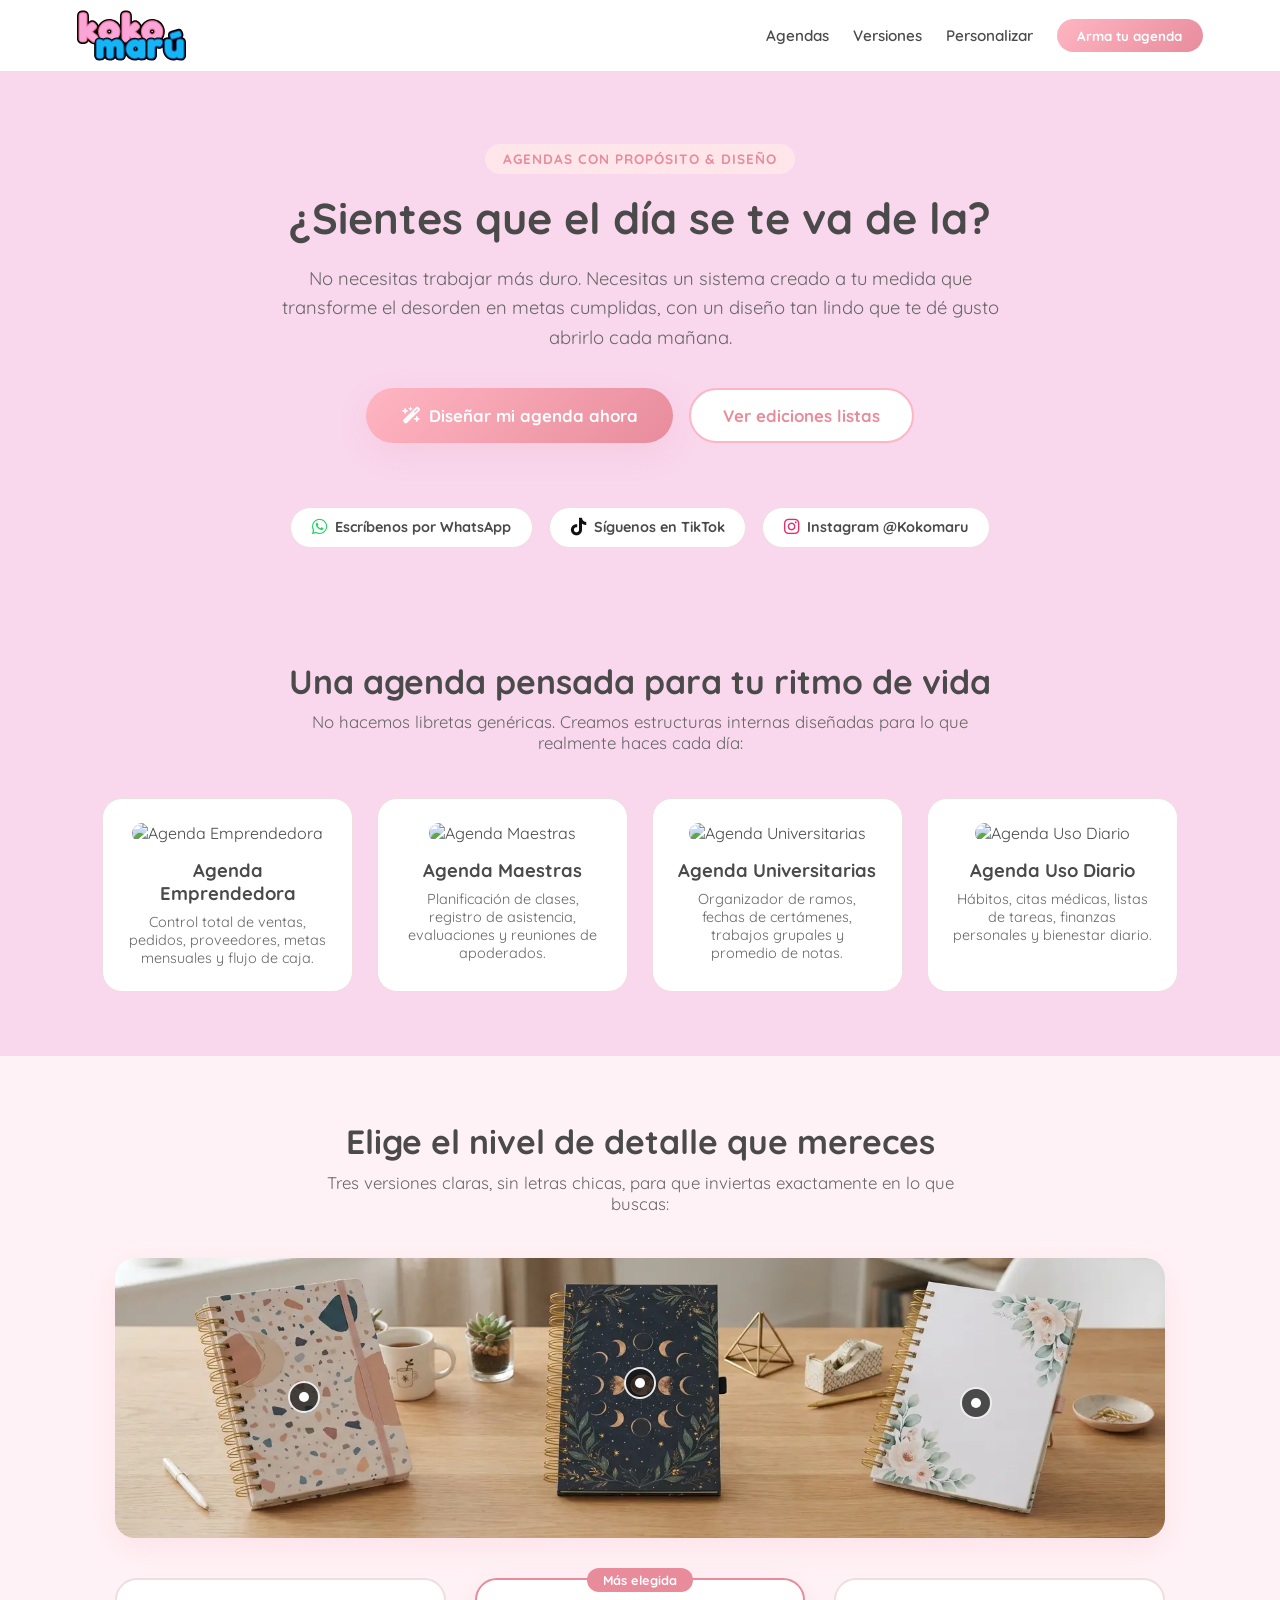
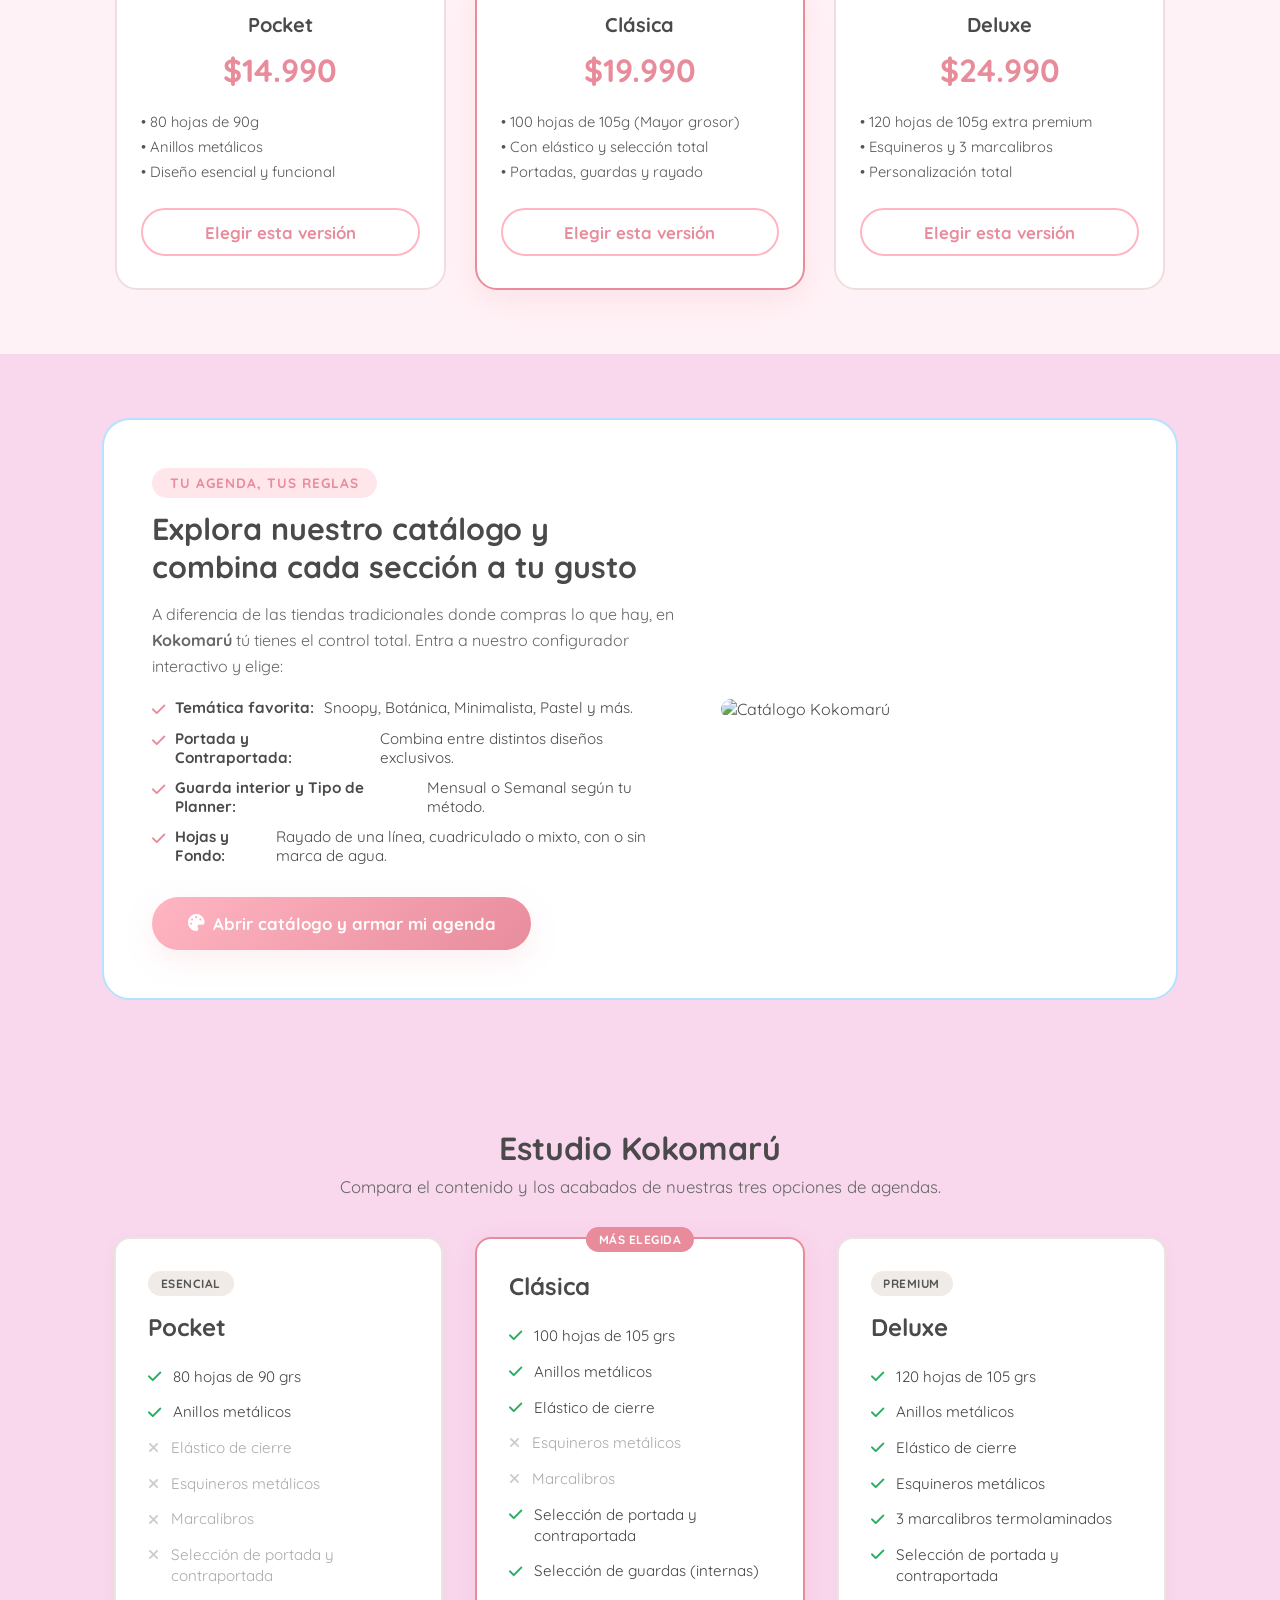
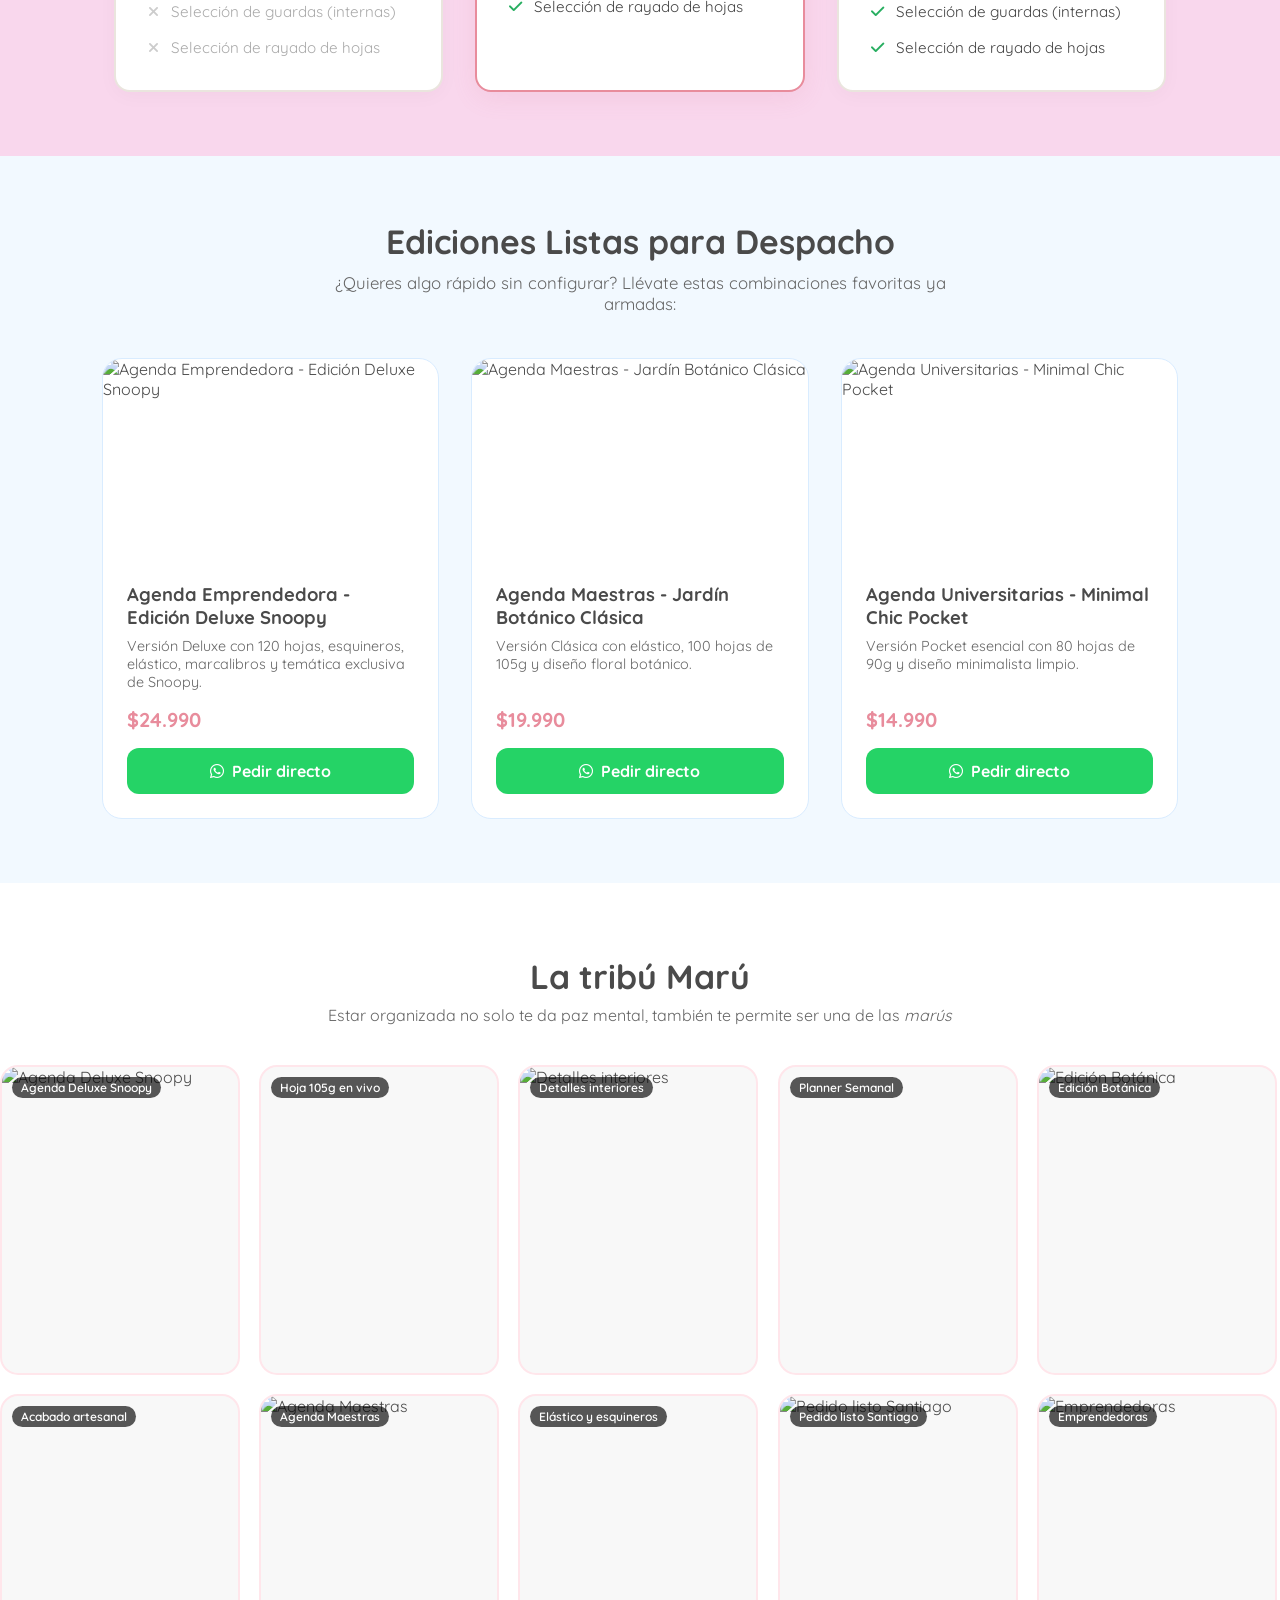
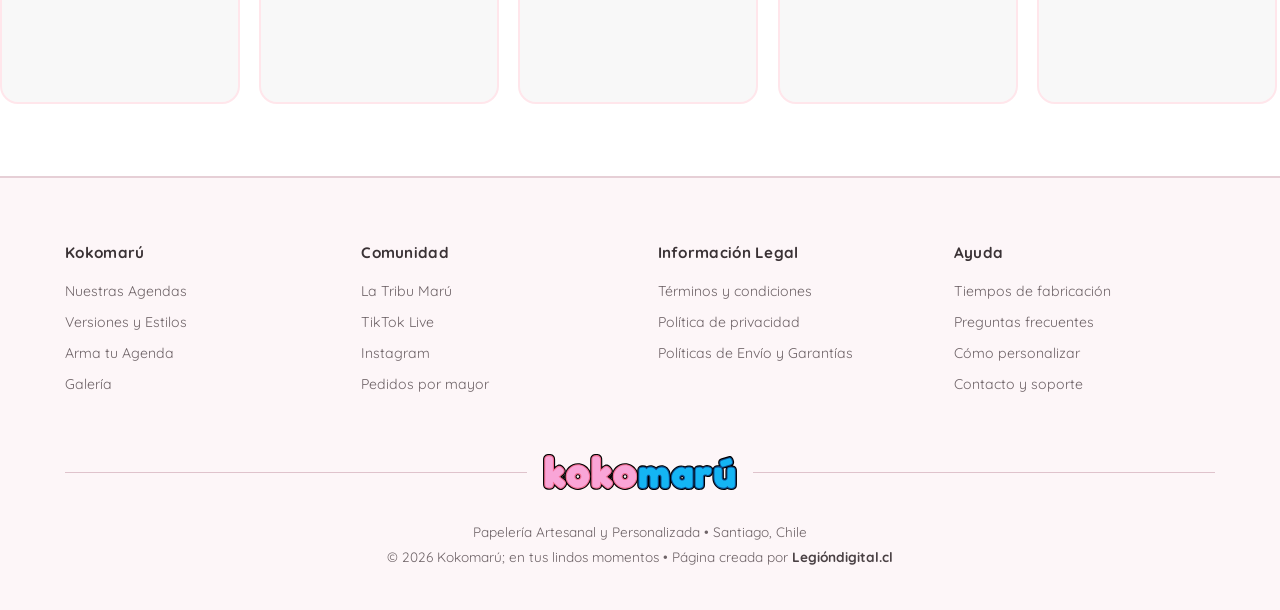
==== commit 32633cc6: "se elimino banner de lives los viernes" ====
--- a/index.html
+++ b/index.html
@@ -38,9 +38,8 @@
         </div>
     </nav>
 
-    <!-- HERO DINÁMICO (MODO NORMAL vs MODO LIVE VIERNES) -->
+    <!-- HERO PRINCIPAL -->
     <header id="mainHero" class="hero">
-        <!-- Contenido Modo Normal -->
         <div id="heroNormalContent" class="hero-content">
             <span class="brand-tag">Agendas con Propósito & Diseño</span>
             <h1>¿Sientes que el día se te va de la?</h1>
@@ -52,18 +51,6 @@
                 <a href="#agendas-listas" class="btn-secondary-hero">Ver ediciones listas</a>
             </div>
         </div>
-
-        <!-- Contenido Modo LIVE -->
-<div id="heroLiveContent" class="hero-content live-mode">
-    <span class="live-badge"><span class="pulse-dot"></span> TRANSMITIENDO EN VIVO AHORA MISMO EN TIKTOK</span>
-    <h2>¡Llegó el Viernes de Live!</h2>
-    <p class="hero-copy">¡Entra ahora mismo y disfruta de promociones que solo estarán disponibles durante el live! Llévate tu agenda y recibe freebies exclusivos de nuestra marca.</p>
-    <div class="hero-buttons">
-        <a id="tiktokLiveLink" href="https://www.tiktok.com/@..." target="_blank" class="btn-tiktok-live">
-            <i class="fa-brands fa-tiktok"></i> Entrar al Live y reclamar promoción
-        </a>
-    </div>
-</div>
     </header>
 
     <!-- BARRA DE CONTACTO RÁPIDO Y REDES -->
@@ -99,7 +86,7 @@
 
         <!-- PUNTO 1 -->
         <div class="hotspot-item" style="top: 50%; left: 18%;">
-            <button class="hotspot-dot" aria-label="Ver Versión Económica"></button>
+            <button class="hotspot-dot" aria-label="Ver Versión Pocket"></button>
             <div class="hotspot-card">
                 <div class="hotspot-info">
                     <strong>Pocket</strong>
@@ -111,7 +98,7 @@
 
         <!-- PUNTO 2 (Destacado) -->
         <div class="hotspot-item" style="top: 45%; left: 50%;">
-            <button class="hotspot-dot" aria-label="Ver Versión Intermedia"></button>
+            <button class="hotspot-dot" aria-label="Ver Versión Clásica"></button>
             <div class="hotspot-card">
                 <div class="hotspot-info">
                     <strong>Clásica</strong>
@@ -123,7 +110,7 @@
 
         <!-- PUNTO 3 -->
         <div class="hotspot-item" style="top: 52%; left: 82%;">
-            <button class="hotspot-dot" aria-label="Ver Versión Full"></button>
+            <button class="hotspot-dot" aria-label="Ver Versión Deluxe"></button>
             <div class="hotspot-card">
                 <div class="hotspot-info">
                     <strong>Deluxe</strong>
@@ -163,20 +150,27 @@
         </div>
     </section>
 
-<!-- SECCIÓN COMPARADOR VISUAL -->
+<!-- SECCIÓN COMPARADOR VISUAL (ESTUDIO KOKOMARÚ) -->
 <section class="comparador-section" id="comparador">
     <div class="comparador-header">
-        <h2>Elige tu versión ideal</h2>
+        <h2>Estudio Kokomarú</h2>
         <p>Compara el contenido y los acabados de nuestras tres opciones de agendas.</p>
     </div>
 
     <div class="comparador-grid">
         <!-- Tarjeta Pocket -->
         <div class="comparador-card">
+            <span class="version-badge">Esencial</span>
             <h3>Pocket</h3>
             <ul class="features-list">
                 <li><i class="fa-solid fa-check"></i> 80 hojas de 90 grs</li>
                 <li><i class="fa-solid fa-check"></i> Anillos metálicos</li>
+                <li class="disabled"><i class="fa-solid fa-xmark"></i> Elástico de cierre</li>
+                <li class="disabled"><i class="fa-solid fa-xmark"></i> Esquineros metálicos</li>
+                <li class="disabled"><i class="fa-solid fa-xmark"></i> Marcalibros</li>
+                <li class="disabled"><i class="fa-solid fa-xmark"></i> Selección de portada y contraportada</li>
+                <li class="disabled"><i class="fa-solid fa-xmark"></i> Selección de guardas (internas)</li>
+                <li class="disabled"><i class="fa-solid fa-xmark"></i> Selección de rayado de hojas</li>
             </ul>
         </div>
 
@@ -188,6 +182,8 @@
                 <li><i class="fa-solid fa-check"></i> 100 hojas de 105 grs</li>
                 <li><i class="fa-solid fa-check"></i> Anillos metálicos</li>
                 <li><i class="fa-solid fa-check"></i> Elástico de cierre</li>
+                <li class="disabled"><i class="fa-solid fa-xmark"></i> Esquineros metálicos</li>
+                <li class="disabled"><i class="fa-solid fa-xmark"></i> Marcalibros</li>
                 <li><i class="fa-solid fa-check"></i> Selección de portada y contraportada</li>
                 <li><i class="fa-solid fa-check"></i> Selección de guardas (internas)</li>
                 <li><i class="fa-solid fa-check"></i> Selección de rayado de hojas</li>
@@ -196,6 +192,7 @@
 
         <!-- Tarjeta Deluxe -->
         <div class="comparador-card">
+            <span class="version-badge">Premium</span>
             <h3>Deluxe</h3>
             <ul class="features-list">
                 <li><i class="fa-solid fa-check"></i> 120 hojas de 105 grs</li>
@@ -252,7 +249,7 @@
         <div class="modal-container">
             <button id="closeModalBtn" class="modal-close" aria-label="Cerrar"><i class="fa-solid fa-xmark"></i></button>
             
-            <!-- ENCABEZADO DE PASOS (CORREGIDO PARA PC Y MÓVIL) -->
+            <!-- ENCABEZADO DE PASOS -->
             <div class="modal-header">
                 <div class="step-indicator">
                     <span id="stepIndicatorMain">Paso 1 de 4</span>
@@ -379,7 +376,7 @@
         });
 </script>
 
-<!-- scripts de la página (modal, etc.) -->
+<!-- scripts de la página -->
     <script src="script.js"></script>
 </body>
 </html>
--- a/style.css
+++ b/style.css
@@ -35,7 +35,7 @@
     display: flex;
     justify-content: space-between;
     align-items: center;
-    padding: 1rem 6%;
+    padding: 8px 6% !important;
     background: var(--white);
     border-bottom: 1px solid var(--gray-border);
     position: sticky;
@@ -43,11 +43,16 @@
     z-index: 100;
 }
 
-.nav-brand {
-    font-size: 1.6rem;
-    font-weight: 700;
-    color: var(--pink-dark);
-    letter-spacing: -0.5px;
+.logo {
+    display: flex;
+    align-items: center;
+    text-decoration: none;
+}
+
+.navbar-logo {
+    height: 55px !important;
+    width: auto !important;
+    display: block;
 }
 
 .nav-links {
@@ -171,61 +176,6 @@
     background: var(--pink-light);
 }
 
-/* MODO LIVE EN EL HERO */
-.hero.is-live {
-    background: linear-gradient(135deg, #fff0f4 0%, #e8f6ff 100%);
-    border: 2px solid var(--pink-dark);
-    border-radius: 28px;
-    margin-top: 1.5rem;
-    box-shadow: 0 15px 40px rgba(232, 140, 156, 0.25);
-}
-
-.live-badge {
-    display: inline-flex;
-    align-items: center;
-    gap: 8px;
-    background: #ff2a5f;
-    color: white;
-    padding: 0.45rem 1.2rem;
-    border-radius: 25px;
-    font-weight: 700;
-    font-size: 0.9rem;
-    letter-spacing: 0.5px;
-}
-
-.pulse-dot {
-    width: 10px;
-    height: 10px;
-    background: white;
-    border-radius: 50%;
-    animation: pulseAnim 1.2s infinite;
-}
-
-@keyframes pulseAnim {
-    0% { transform: scale(0.9); opacity: 1; }
-    50% { transform: scale(1.4); opacity: 0.5; }
-    100% { transform: scale(0.9); opacity: 1; }
-}
-
-.btn-live-cta {
-    background: #111;
-    color: white;
-    text-decoration: none;
-    padding: 1rem 2.2rem;
-    border-radius: 30px;
-    font-weight: 700;
-    font-size: 1.05rem;
-    display: inline-flex;
-    align-items: center;
-    gap: 10px;
-    box-shadow: 0 8px 20px rgba(0,0,0,0.2);
-    transition: transform 0.2s;
-}
-
-.btn-live-cta:hover {
-    transform: translateY(-2px);
-}
-
 /* BARRA DE REDES Y WHATSAPP */
 .social-bar {
     display: flex;
@@ -344,7 +294,7 @@
     display: block;
 }
 
-/* PUNTOS INTERACTIVOS ESTILO IKEA (PC) */
+/* PUNTOS INTERACTIVOS (PC) */
 .panoramic-hotspot-container .hotspot-item {
     position: absolute;
     transform: translate(-50%, -50%);
@@ -428,16 +378,6 @@
     color: var(--pink-dark);
 }
 
-.hotspot-link {
-    display: none;
-    align-items: center;
-    justify-content: center;
-    padding: 0 0.7rem;
-    border-left: 1px solid #eee;
-    color: #111;
-    text-decoration: none;
-}
-
 /* GRILLA DE PRECIOS GENERAL */
 .pricing-showcase-grid {
     display: grid;
@@ -501,7 +441,6 @@
 .desktop-only { display: block; }
 .mobile-only { display: none; }
 
-/* ESTILOS DE FOTO MÓVIL DENTRO DE LA TARJETA */
 .card-mobile-image {
     position: relative;
     width: 100%;
@@ -535,7 +474,6 @@
     pointer-events: none;
 }
 
-/* ADAPTACIÓN MÓVIL: CARRUSEL HORIZONTAL */
 @media (max-width: 768px) {
     .desktop-only { display: none !important; }
     .mobile-only { display: block !important; }
@@ -559,6 +497,112 @@
     }
 }
 
+/* SECCIÓN COMPARADOR VISUAL (ESTUDIO KOKOMARÚ) */
+.comparador-section {
+    padding: 4rem 1.5rem;
+    max-width: 1100px;
+    margin: 0 auto;
+}
+
+.comparador-header {
+    text-align: center;
+    margin-bottom: 2.5rem;
+}
+
+.comparador-header h2 {
+    font-size: 2rem;
+    color: var(--text-dark);
+    margin-bottom: 0.5rem;
+}
+
+.comparador-header p {
+    color: #666;
+    font-size: 1.05rem;
+}
+
+.comparador-grid {
+    display: grid;
+    grid-template-columns: repeat(auto-fit, minmax(300px, 1fr));
+    gap: 2rem;
+    align-items: stretch;
+}
+
+.comparador-card {
+    background: #ffffff;
+    border: 2px solid #eae5de;
+    border-radius: 16px;
+    padding: 2rem;
+    display: flex;
+    flex-direction: column;
+    position: relative;
+    box-shadow: 0 4px 20px rgba(0, 0, 0, 0.03);
+    transition: transform 0.2s ease, box-shadow 0.2s ease;
+}
+
+.comparador-card:hover {
+    transform: translateY(-4px);
+    box-shadow: 0 8px 25px rgba(0, 0, 0, 0.06);
+}
+
+.comparador-card.popular {
+    border-color: var(--pink-dark);
+    box-shadow: 0 6px 25px rgba(217, 119, 136, 0.12);
+}
+
+.version-badge {
+    align-self: flex-start;
+    background-color: #f0ebe6;
+    color: #555;
+    font-size: 0.75rem;
+    font-weight: 700;
+    text-transform: uppercase;
+    padding: 0.3rem 0.8rem;
+    border-radius: 20px;
+    margin-bottom: 1rem;
+    letter-spacing: 0.5px;
+}
+
+.popular-badge {
+    background-color: var(--pink-dark);
+    color: #ffffff;
+}
+
+.comparador-card h3 {
+    font-size: 1.5rem;
+    color: var(--text-dark);
+    margin-bottom: 1.5rem;
+}
+
+.features-list {
+    list-style: none;
+    display: flex;
+    flex-direction: column;
+    gap: 0.9rem;
+}
+
+.features-list li {
+    display: flex;
+    align-items: flex-start;
+    gap: 0.75rem;
+    font-size: 0.95rem;
+    color: #444;
+    line-height: 1.4;
+}
+
+.features-list li i.fa-check {
+    color: #27ae60;
+    margin-top: 0.2rem;
+}
+
+.features-list li.disabled {
+    color: #aaa;
+}
+
+.features-list li.disabled i.fa-xmark {
+    color: #ccc;
+    margin-top: 0.2rem;
+}
+
 /* SECCIÓN CATÁLOGO DEDICADA */
 .catalog-banner {
     background: white;
@@ -678,9 +722,7 @@
     gap: 8px;
 }
 
-/* ===================================================================== */
-/* BLOQUE 5: DOS CARRUSELES INFINITOS CRUZADOS                           */
-/* ===================================================================== */
+/* CARRUSELES INFINITOS CRUZADOS */
 .social-proof-section {
     padding: 4.5rem 0;
     background: var(--white);
@@ -767,25 +809,7 @@
     font-weight: 600;
 }
 
-/* FOOTER */
-footer {
-    text-align: center;
-    padding: 2.5rem 1rem;
-    background: #fff9fb;
-    border-top: 1px solid var(--gray-border);
-    color: #666;
-    font-size: 0.95rem;
-}
-
-.footer-note {
-    font-size: 0.82rem;
-    color: #999;
-    margin-top: 0.4rem;
-}
-
-/* ===================================================================== */
-/* MODAL CONFIGURADOR Y CABECERA CORREGIDA                               */
-/* ===================================================================== */
+/* MODAL CONFIGURADOR */
 .modal-overlay {
     position: fixed;
     top: 0;
@@ -842,7 +866,6 @@
     color: var(--white);
 }
 
-/* Cabecera con espacio suficiente para no chocar con la X */
 .modal-header {
     padding: 1rem 4.8rem 1rem 1.8rem;
     border-bottom: 1px solid var(--gray-border);
@@ -887,10 +910,9 @@
     align-items: center;
     gap: 6px;
     white-space: nowrap;
-    margin-right: 0.8rem; /* Corre el botón a la izquierda en PC */
-}
-
-/* Ajuste específico para móvil: "Paso 1 de 4" arriba y "Tipo de Agenda" debajo */
+    margin-right: 0.8rem;
+}
+
 @media (max-width: 600px) {
     .modal-header {
         padding: 0.9rem 3.8rem 0.9rem 1.2rem;
@@ -944,7 +966,6 @@
     font-size: 0.95rem;
 }
 
-/* TARJETAS DENTRO DEL MODAL */
 .options-grid {
     display: grid;
     grid-template-columns: repeat(auto-fit, minmax(210px, 1fr));
@@ -1239,7 +1260,6 @@
     gap: 8px;
 }
 
-/* FOOTER MODAL */
 .modal-footer {
     padding: 1rem 1.8rem;
     border-top: 1px solid var(--gray-border);
@@ -1399,56 +1419,10 @@
     flex: 1.4;
 }
 
-/* Estilo exclusivo para el bloque de Live con estética TikTok */
-#heroLiveContent.live-mode {
-    background: #0f0f11 !important; /* Fondo negro puro */
-    border: 1px solid #26262b;
-    border-radius: 20px;
-    padding: 35px 25px;
-    color: #ffffff;
-    box-shadow: 0 10px 30px rgba(0, 0, 0, 0.6);
-}
-
-#heroLiveContent.live-mode h2 {
-    color: #ffffff !important;
-}
-
-#heroLiveContent.live-mode .hero-copy {
-    color: #b0b0b8 !important;
-}
-
-/* Botón de TikTok estilizado dentro del bloque */
-#heroLiveContent.live-mode .btn-tiktok-live {
-    background: linear-gradient(135deg, #fe2c55, #25f4ee);
-    color: #ffffff;
-    padding: 12px 28px;
-    border-radius: 50px;
-    font-weight: 700;
-    text-decoration: none;
-    display: inline-flex;
-    align-items: center;
-    gap: 10px;
-    box-shadow: 0 4px 15px rgba(254, 44, 85, 0.4);
-    transition: transform 0.2s ease;
-}
-
-#heroLiveContent.live-mode .btn-tiktok-live:hover {
-    transform: translateY(-2px);
-}
-
-/* Parpadeo suave y lento para el indicador */
-.live-badge {
-    animation: pulseSlow 2s infinite ease-in-out;
-}
-
-@keyframes pulseSlow {
-    0%, 100% { opacity: 1; }
-    50% { opacity: 0.4; }
-}
-/* --- ESTILOS DEL FOOTER DE 2 SECCIONES --- */
+/* FOOTER */
 .site-footer {
-  background-color: #fdf6f8; /* Tono rosado pastel suave de tu footer actual */
-  border-top: 2px solid #e6cfd6; /* Línea superior más oscura que separa la página del footer */
+  background-color: #fdf6f8;
+  border-top: 2px solid #e6cfd6;
   color: #5a5255;
   padding: 65px 20px 40px 20px;
   font-family: inherit;
@@ -1459,7 +1433,6 @@
   margin: 0 auto;
 }
 
-/* Cuadrícula de 4 columnas */
 .footer-grid {
   display: grid;
   grid-template-columns: repeat(4, 1fr);
@@ -1493,40 +1466,30 @@
 }
 
 .footer-col ul li a:hover {
-  color: #e87a90; /* Toque rosado marca al pasar el mouse */
+  color: #e87a90;
   padding-left: 3px;
 }
 
-/* Línea divisoria interrumpida con logo en el centro */
 .footer-logo-divider {
   display: flex;
   align-items: center;
   justify-content: center;
-  gap: 16px; /* Espacio pequeño entre la línea y los bordes del logo */
+  gap: 16px;
   margin: 35px 0 30px 0;
 }
 
 .divider-line {
   flex: 1;
   height: 1px;
-  background-color: #dfc3cc; /* Color de línea sutil pero visible */
+  background-color: #dfc3cc;
 }
 
 .footer-center-logo {
-  max-height: 36px; /* Ajusta esta altura según el tamaño de tu logo horizontal */
+  max-height: 36px;
   width: auto;
   display: block;
 }
 
-/* Por si usas texto mientras pones la imagen del logo */
-.footer-text-logo {
-  font-weight: 800;
-  font-size: 1.3rem;
-  color: #e87a90;
-  letter-spacing: -0.5px;
-}
-
-/* Parte inferior conservada */
 .footer-bottom {
   text-align: center;
   font-size: 0.85rem;
@@ -1542,7 +1505,6 @@
   color: #4a4144;
 }
 
-/* Adaptación para tablets y celulares */
 @media (max-width: 900px) {
   .footer-grid {
     grid-template-columns: repeat(2, 1fr);
@@ -1558,238 +1520,4 @@
   .footer-logo-divider {
     gap: 10px;
   }
-}
-
-/* --- LOGO EN EL ENCABEZADO --- */
-.logo {
-    display: flex;
-    align-items: center;
-    text-decoration: none;
-}
-
-.navbar-logo {
-    height: 70px; /* Ajusta este valor si lo quieres un poco más grande o más chico */
-    width: auto;
-    display: block;
-}
-/* --- REDUCIR LA FRANJA BLANCA DEL ENCABEZADO --- */
-header, nav, .navbar {
-    padding-top: 8px !important;    /* Reduce el espacio superior */
-    padding-bottom: 8px !important; /* Reduce el espacio inferior */
-}
-
-.navbar-logo {
-    height: 55px !important;        /* Mantiene tu logo grande y nítido */
-    width: auto !important;
-}
-
-/* ========================================================================= */
-/* ESTILOS PÁGINA DE POLÍTICAS DE ENVÍO Y GARANTÍAS                          */
-/* ========================================================================= */
-.policies-page {
-    max-width: 1000px;
-    margin: 0 auto;
-    padding-top: 2.5rem;
-    padding-bottom: 4rem;
-}
-
-.policies-header {
-    text-align: center;
-    margin-bottom: 2.5rem;
-}
-
-.policies-grid {
-    display: grid;
-    grid-template-columns: repeat(2, 1fr);
-    gap: 1.5rem;
-}
-
-.policy-card {
-    background: #ffffff;
-    border-radius: 18px;
-    padding: 1.8rem;
-    box-shadow: 0 6px 20px rgba(0, 0, 0, 0.04);
-    border: 1px solid #f3e8ee;
-    text-align: left;
-}
-
-.policy-card.full-width-card {
-    grid-column: 1 / -1;
-}
-
-.policy-icon {
-    width: 46px;
-    height: 46px;
-    border-radius: 12px;
-    background: #fff0f5;
-    color: var(--pink-dark, #e05a87);
-    display: flex;
-    align-items: center;
-    justify-content: center;
-    font-size: 1.3rem;
-    margin-bottom: 1rem;
-}
-
-.policy-card h2 {
-    font-size: 1.2rem;
-    margin-bottom: 0.9rem;
-    color: #333;
-}
-
-.policy-card p, .policy-card li {
-    font-size: 0.95rem;
-    line-height: 1.6;
-    color: #555;
-    margin-bottom: 0.6rem;
-}
-
-.policy-card ul {
-    padding-left: 1.2rem;
-    margin-bottom: 0.8rem;
-}
-
-.legal-link-box {
-    background: #f8f9fa;
-    padding: 0.9rem;
-    border-radius: 10px;
-    border-left: 3px solid var(--pink-dark, #e05a87);
-    margin-top: 1rem;
-    font-size: 0.88rem !important;
-}
-
-.legal-link-box a {
-    color: var(--pink-dark, #e05a87);
-    font-weight: 600;
-    text-decoration: underline;
-    display: inline-block;
-    margin-top: 0.3rem;
-}
-
-.policies-cta {
-    text-align: center;
-    margin-top: 3rem;
-    padding: 2rem;
-    background: #fff5f8;
-    border-radius: 18px;
-}
-
-.policies-cta p {
-    font-weight: 600;
-    margin-bottom: 1rem;
-    color: #333;
-}
-
-@media (max-width: 768px) {
-    .policies-grid {
-        grid-template-columns: 1fr;
-    }
-}
-
-/* =================================================================        */
-/* ESTILOS SECCIÓN COMPARADOR VISUAL                                        */
-/* =================================================================        */
-.comparador-section {
-    padding: 4rem 1.5rem;
-    max-width: 1100px;
-    margin: 0 auto;
-}
-
-.comparador-header {
-    text-align: center;
-    margin-bottom: 2.5rem;
-}
-
-.comparador-header h2 {
-    font-size: 2rem;
-    color: var(--text-color, #2d2d2d);
-    margin-bottom: 0.5rem;
-}
-
-.comparador-header p {
-    color: #666;
-    font-size: 1.05rem;
-}
-
-.comparador-grid {
-    display: grid;
-    grid-template-columns: repeat(auto-fit, minmax(300px, 1fr));
-    gap: 2rem;
-    align-items: stretch;
-}
-
-.comparador-card {
-    background: #ffffff;
-    border: 2px solid #eae5de;
-    border-radius: 16px;
-    padding: 2rem;
-    display: flex;
-    flex-direction: column;
-    position: relative;
-    box-shadow: 0 4px 20px rgba(0, 0, 0, 0.03);
-    transition: transform 0.2s ease, box-shadow 0.2s ease;
-}
-
-.comparador-card:hover {
-    transform: translateY(-4px);
-    box-shadow: 0 8px 25px rgba(0, 0, 0, 0.06);
-}
-
-/* Tarjeta Clásica destacada */
-.comparador-card.popular {
-    border-color: var(--pink-dark, #d97788);
-    box-shadow: 0 6px 25px rgba(217, 119, 136, 0.12);
-}
-
-.version-badge {
-    align-self: flex-start;
-    background-color: #f0ebe6;
-    color: #555;
-    font-size: 0.75rem;
-    font-weight: 700;
-    text-transform: uppercase;
-    padding: 0.3rem 0.8rem;
-    border-radius: 20px;
-    margin-bottom: 1rem;
-    letter-spacing: 0.5px;
-}
-
-.popular-badge {
-    background-color: var(--pink-dark, #d97788);
-    color: #ffffff;
-}
-
-.comparador-card h3 {
-    font-size: 1.5rem;
-    color: var(--text-color, #2d2d2d);
-    margin-bottom: 1.5rem;
-}
-
-.features-list {
-    list-style: none;
-    display: flex;
-    flex-direction: column;
-    gap: 0.9rem;
-}
-
-.features-list li {
-    display: flex;
-    align-items: flex-start;
-    gap: 0.75rem;
-    font-size: 0.95rem;
-    color: #444;
-    line-height: 1.4;
-}
-
-.features-list li i.fa-check {
-    color: #27ae60;
-    margin-top: 0.2rem;
-}
-
-.features-list li.disabled {
-    color: #aaa;
-}
-
-.features-list li.disabled i.fa-xmark {
-    color: #ccc;
-    margin-top: 0.2rem;
 }
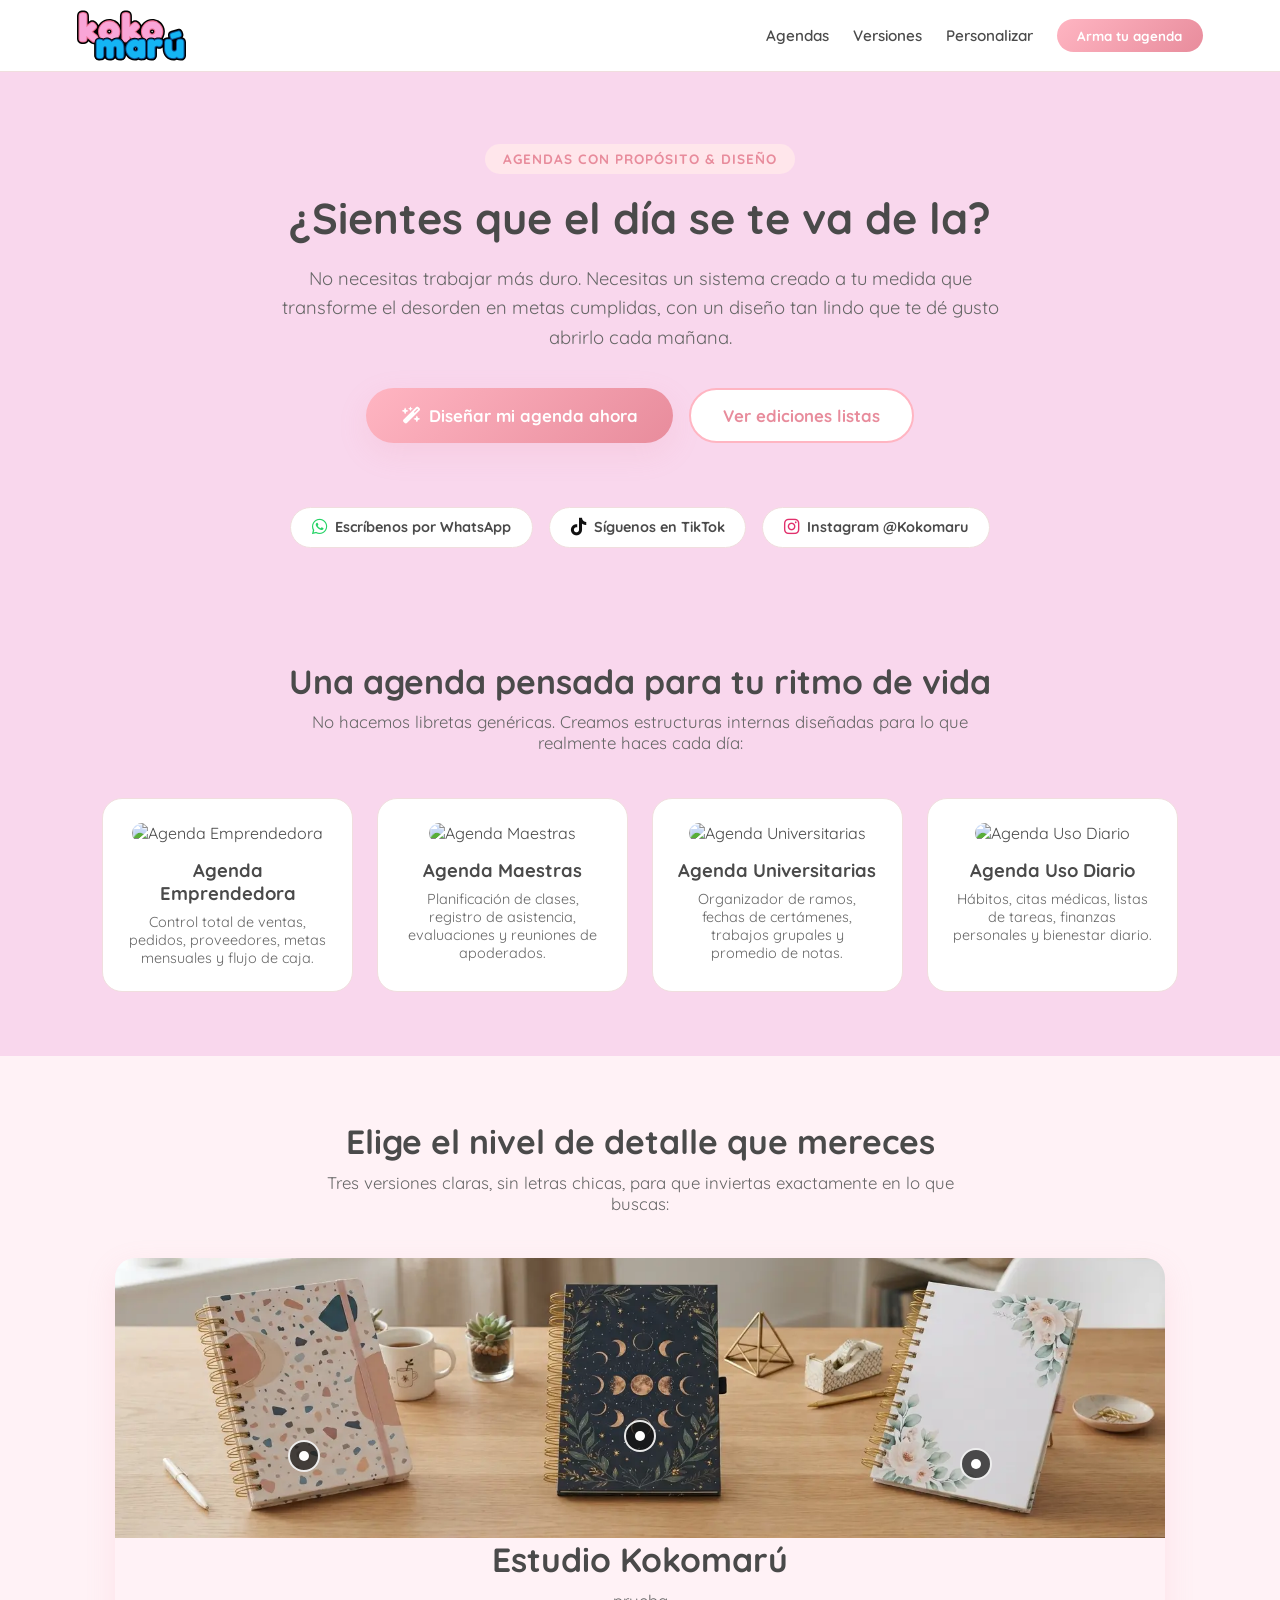
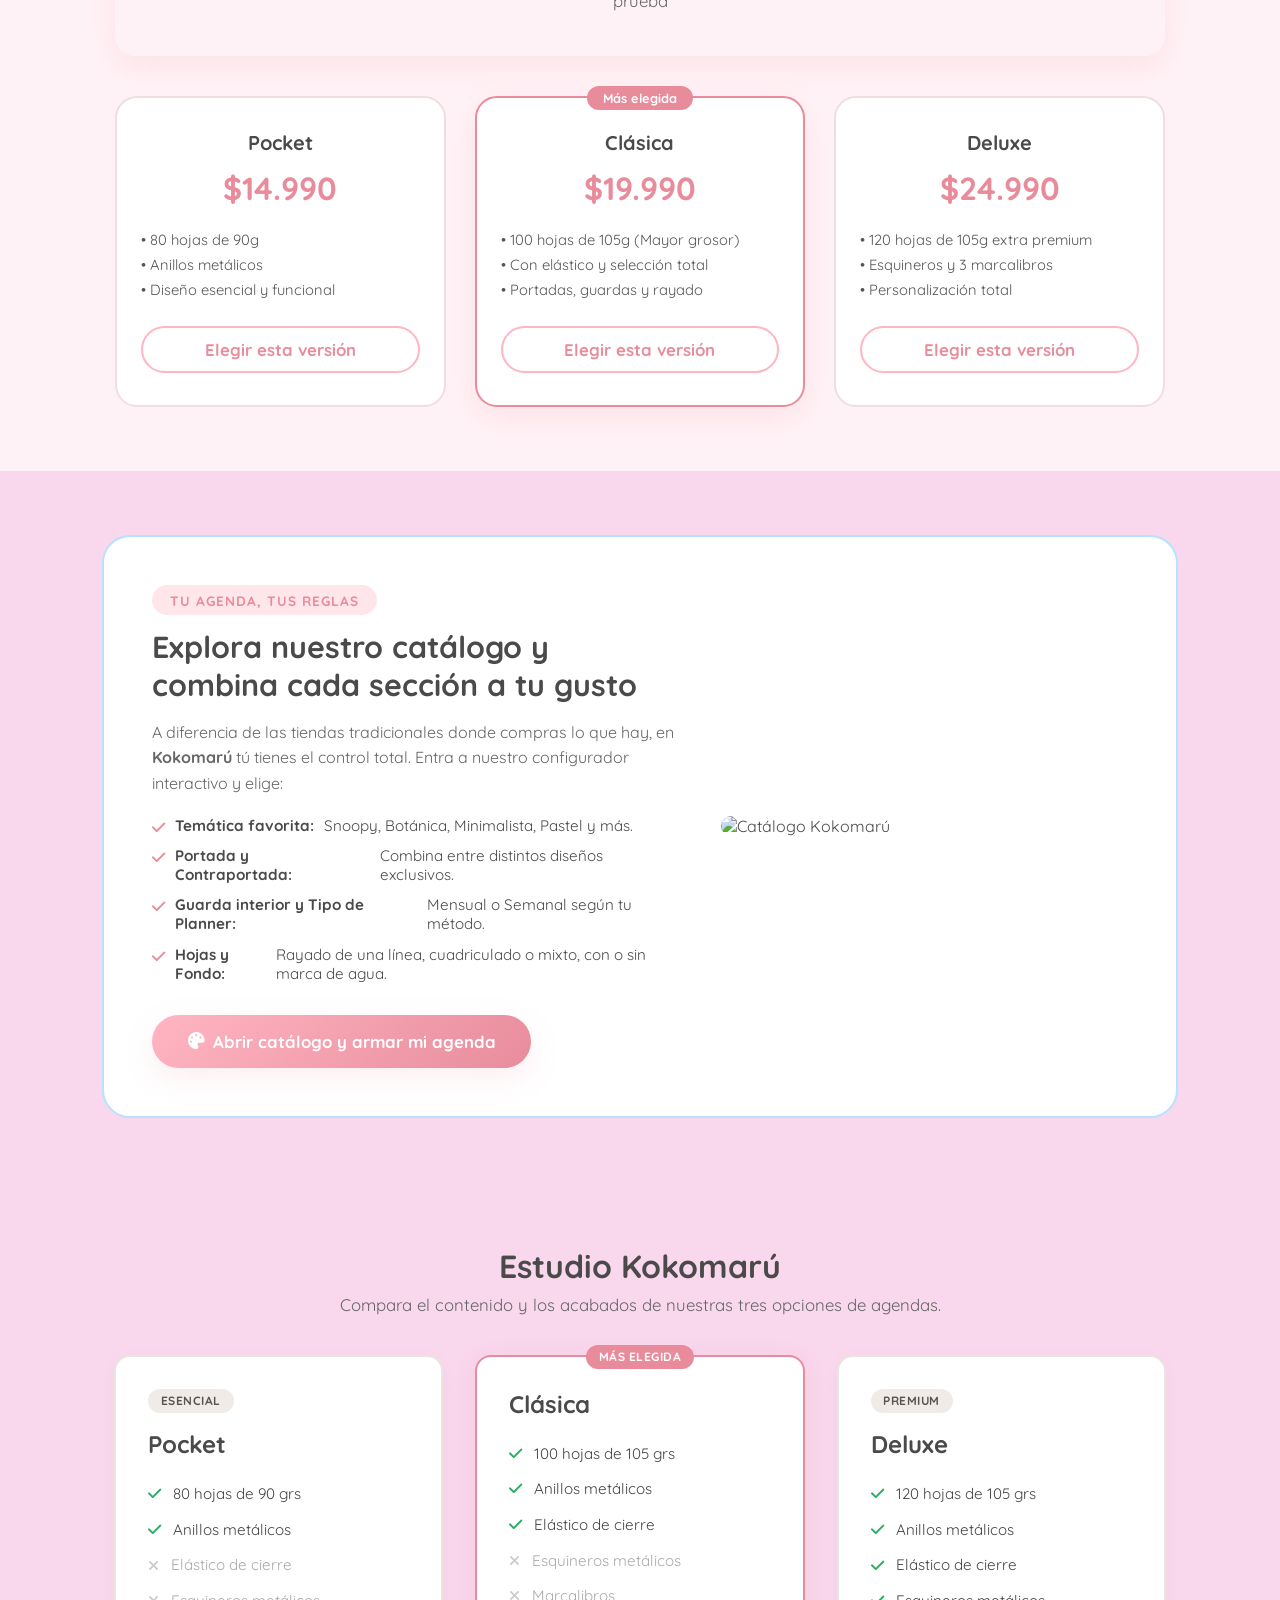
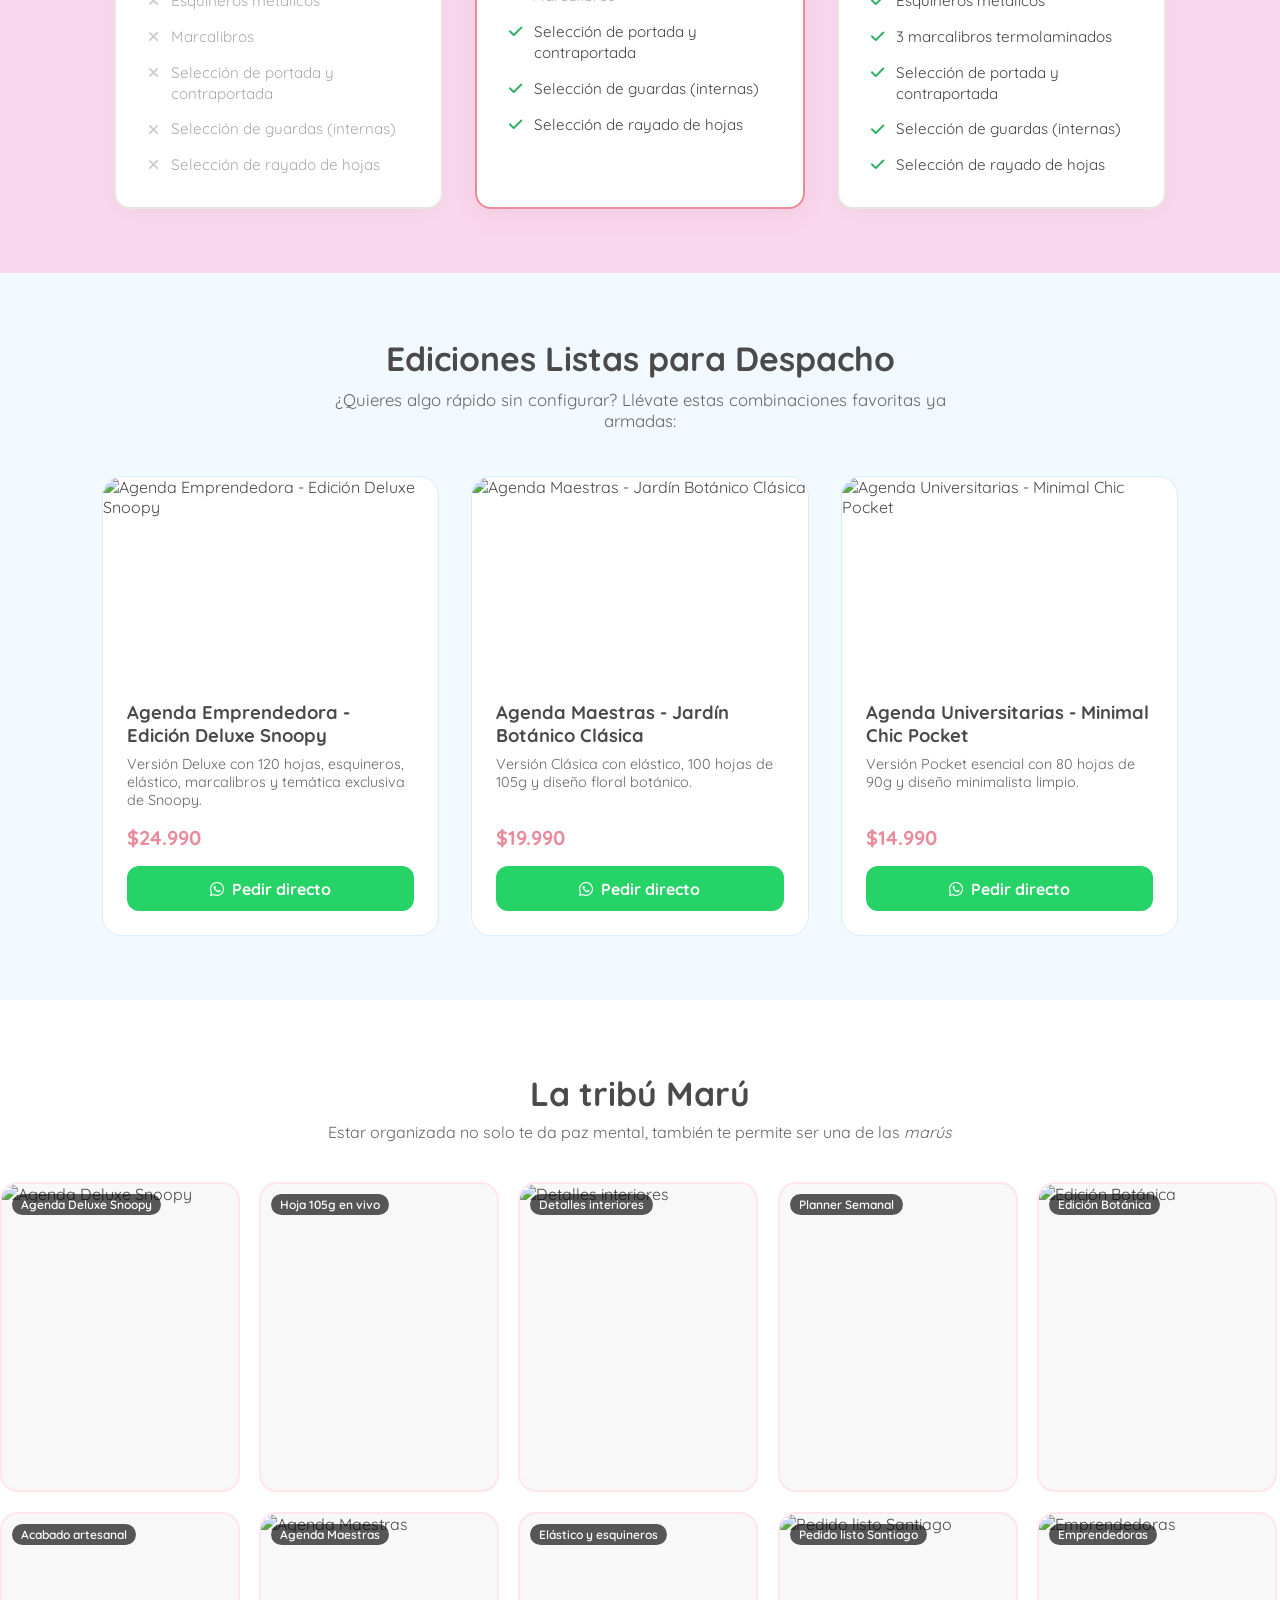
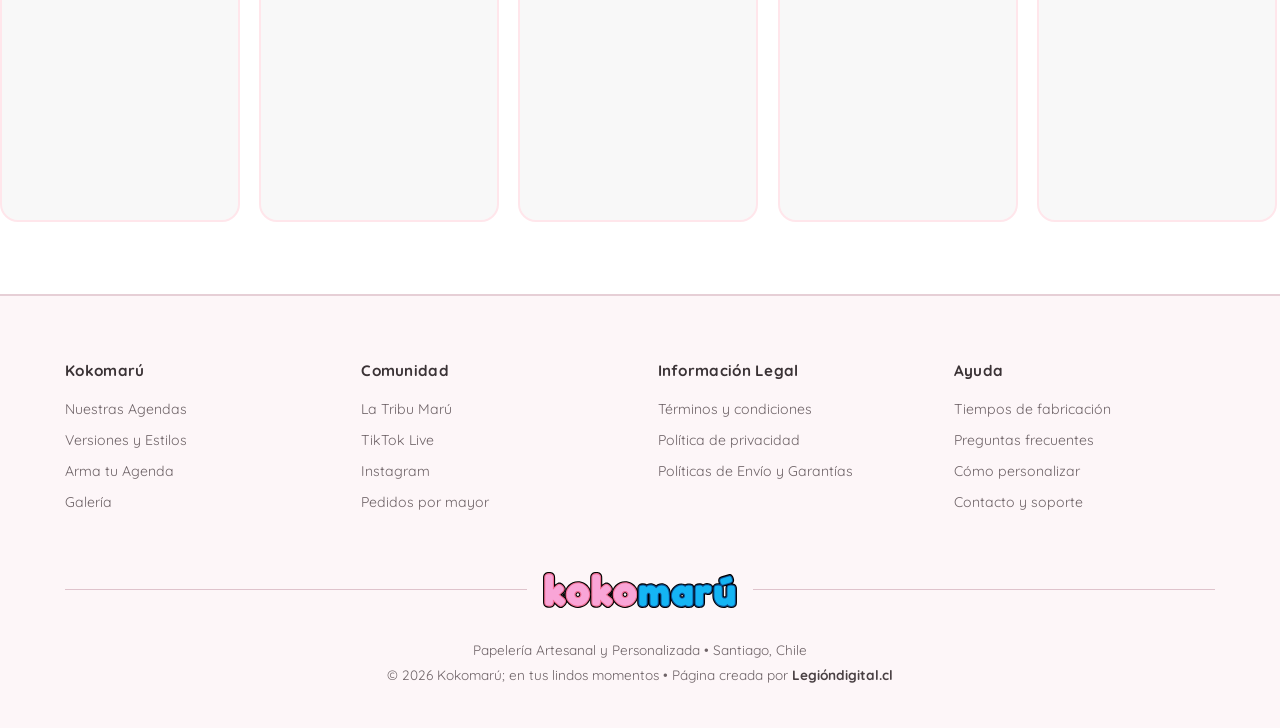
==== commit fd404eaf: "tarjetas estudio kokomaru" ====
--- a/index.html
+++ b/index.html
@@ -84,6 +84,9 @@
     <div class="panoramic-hotspot-container desktop-only">
         <img src="imagenes/agendas-precios.webp" alt="Colección de Agendas Kokomarú" class="panoramic-image">
 
+<h2>Estudio Kokomarú</h2>
+    <p class="section-desc">prueba</p>
+
         <!-- PUNTO 1 -->
         <div class="hotspot-item" style="top: 50%; left: 18%;">
             <button class="hotspot-dot" aria-label="Ver Versión Pocket"></button>
@@ -92,6 +95,16 @@
                     <strong>Pocket</strong>
                     <span>Esencial y funcional</span>
                     <p class="hotspot-price">$14.990</p>
+                      <ul class="features-list">
+                      <li><i class="fa-solid fa-check"></i> 80 hojas de 90 grs</li>
+                      <li><i class="fa-solid fa-check"></i> Anillos metálicos</li>
+                      <li class="disabled"><i class="fa-solid fa-xmark"></i> Elástico de cierre</li>
+                      <li class="disabled"><i class="fa-solid fa-xmark"></i> Esquineros metálicos</li>
+                      <li class="disabled"><i class="fa-solid fa-xmark"></i> Marcalibros</li>
+                      <li class="disabled"><i class="fa-solid fa-xmark"></i> Selección de portada y contraportada</li>
+                      <li class="disabled"><i class="fa-solid fa-xmark"></i> Selección de guardas (internas)</li>
+                      <li class="disabled"><i class="fa-solid fa-xmark"></i> Selección de rayado de hojas</li>
+                   </ul>
                 </div>
             </div>
         </div>
@@ -104,6 +117,16 @@
                     <strong>Clásica</strong>
                     <span>La más elegida</span>
                     <p class="hotspot-price">$19.990</p>
+                    <ul class="features-list">
+                     <li><i class="fa-solid fa-check"></i> 100 hojas de 105 grs</li>
+                     <li><i class="fa-solid fa-check"></i> Anillos metálicos</li>
+                     <li><i class="fa-solid fa-check"></i> Elástico de cierre</li>
+                     <li class="disabled"><i class="fa-solid fa-xmark"></i> Esquineros metálicos</li>
+                     <li class="disabled"><i class="fa-solid fa-xmark"></i> Marcalibros</li>
+                     <li><i class="fa-solid fa-check"></i> Selección de portada y contraportada</li>
+                     <li><i class="fa-solid fa-check"></i> Selección de guardas (internas)</li>
+                     <li><i class="fa-solid fa-check"></i> Selección de rayado de hojas</li>
+                   </ul>
                 </div>
             </div>
         </div>
@@ -116,6 +139,16 @@
                     <strong>Deluxe</strong>
                     <span>Premium total</span>
                     <p class="hotspot-price">$24.990</p>
+                     <ul class="features-list">
+                     <li><i class="fa-solid fa-check"></i> 120 hojas de 105 grs</li>
+                     <li><i class="fa-solid fa-check"></i> Anillos metálicos</li>
+                     <li><i class="fa-solid fa-check"></i> Elástico de cierre</li>
+                     <li><i class="fa-solid fa-check"></i> Esquineros metálicos</li>
+                     <li><i class="fa-solid fa-check"></i> 3 marcalibros termolaminados</li>
+                     <li><i class="fa-solid fa-check"></i> Selección de portada y contraportada</li>
+                     <li><i class="fa-solid fa-check"></i> Selección de guardas (internas)</li>
+                     <li><i class="fa-solid fa-check"></i> Selección de rayado de hojas</li>
+                  </ul>
                 </div>
             </div>
         </div>
--- a/style.css
+++ b/style.css
@@ -294,7 +294,6 @@
     display: block;
 }
 
-/* PUNTOS INTERACTIVOS (PC) */
 .panoramic-hotspot-container .hotspot-item {
     position: absolute;
     transform: translate(-50%, -50%);
@@ -437,7 +436,6 @@
     flex: 1;
 }
 
-/* CONTROL DE VISIBILIDAD DISPOSITIVOS */
 .desktop-only { display: block; }
 .mobile-only { display: none; }
 
@@ -1419,6 +1417,85 @@
     flex: 1.4;
 }
 
+/* ========================================================================= */
+/* ESTILOS PÁGINA DE POLÍTICAS, TÉRMINOS Y GARANTÍAS (TARJETAS RESTAURADAS) */
+/* ========================================================================= */
+.policies-page {
+    max-width: 1000px;
+    margin: 0 auto;
+    padding-top: 2.5rem;
+    padding-bottom: 4rem;
+    padding-left: 1.5rem;
+    padding-right: 1.5rem;
+}
+
+.policies-header {
+    text-align: center;
+    margin-bottom: 2.5rem;
+}
+
+.policies-header h1 {
+    font-size: 2.2rem;
+    color: var(--text-dark);
+    margin-bottom: 0.5rem;
+}
+
+.policies-grid {
+    display: grid;
+    grid-template-columns: repeat(2, 1fr);
+    gap: 1.5rem;
+}
+
+.policy-card {
+    background: #ffffff;
+    border-radius: 18px;
+    padding: 1.8rem;
+    box-shadow: 0 6px 20px rgba(0, 0, 0, 0.04);
+    border: 1px solid #f3e8ee;
+    text-align: left;
+}
+
+.policy-card.full-width-card {
+    grid-column: 1 / -1;
+}
+
+.policy-icon {
+    width: 46px;
+    height: 46px;
+    border-radius: 12px;
+    background: #fff0f5;
+    color: var(--pink-dark);
+    display: flex;
+    align-items: center;
+    justify-content: center;
+    font-size: 1.3rem;
+    margin-bottom: 1rem;
+}
+
+.policy-card h2 {
+    font-size: 1.2rem;
+    margin-bottom: 0.9rem;
+    color: #333;
+}
+
+.policy-card p, .policy-card li {
+    font-size: 0.95rem;
+    line-height: 1.6;
+    color: #555;
+    margin-bottom: 0.6rem;
+}
+
+.policy-card ul {
+    padding-left: 1.2rem;
+    margin-bottom: 0.8rem;
+}
+
+@media (max-width: 768px) {
+    .policies-grid {
+        grid-template-columns: 1fr;
+    }
+}
+
 /* FOOTER */
 .site-footer {
   background-color: #fdf6f8;
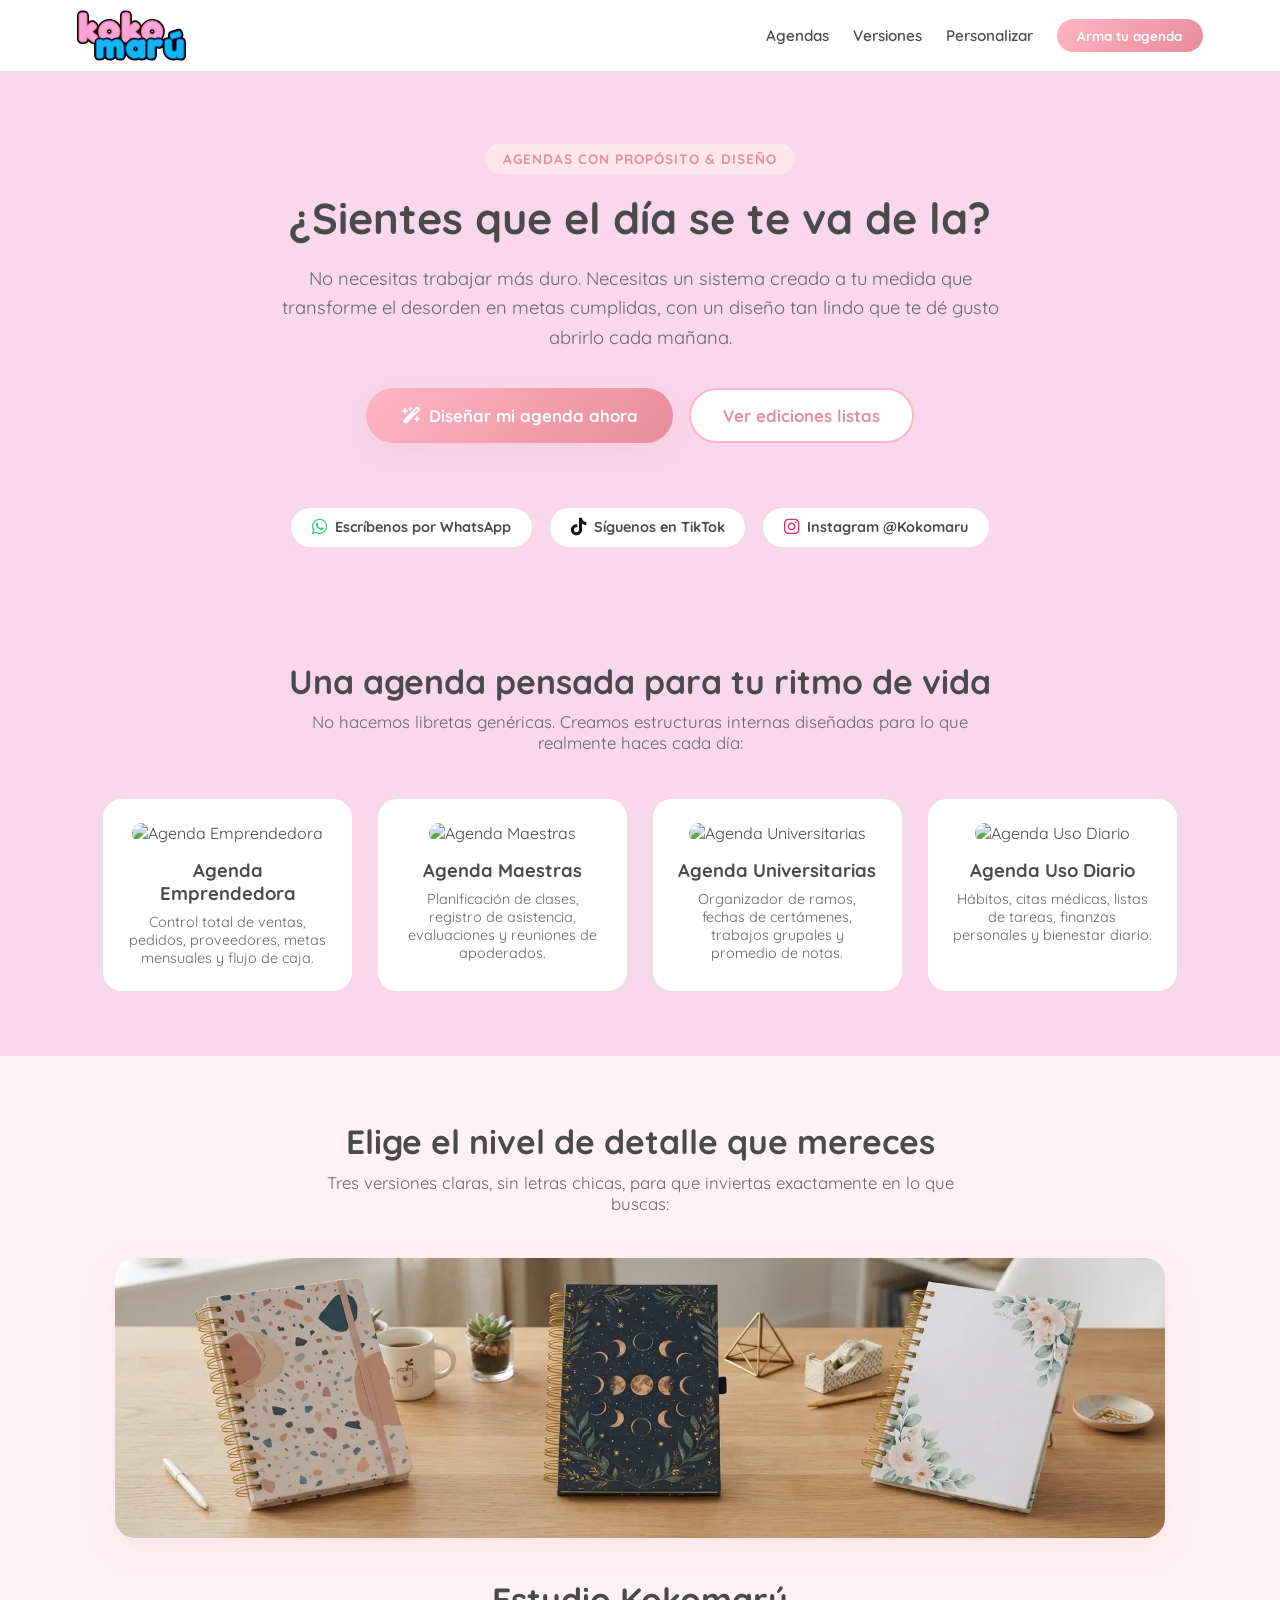
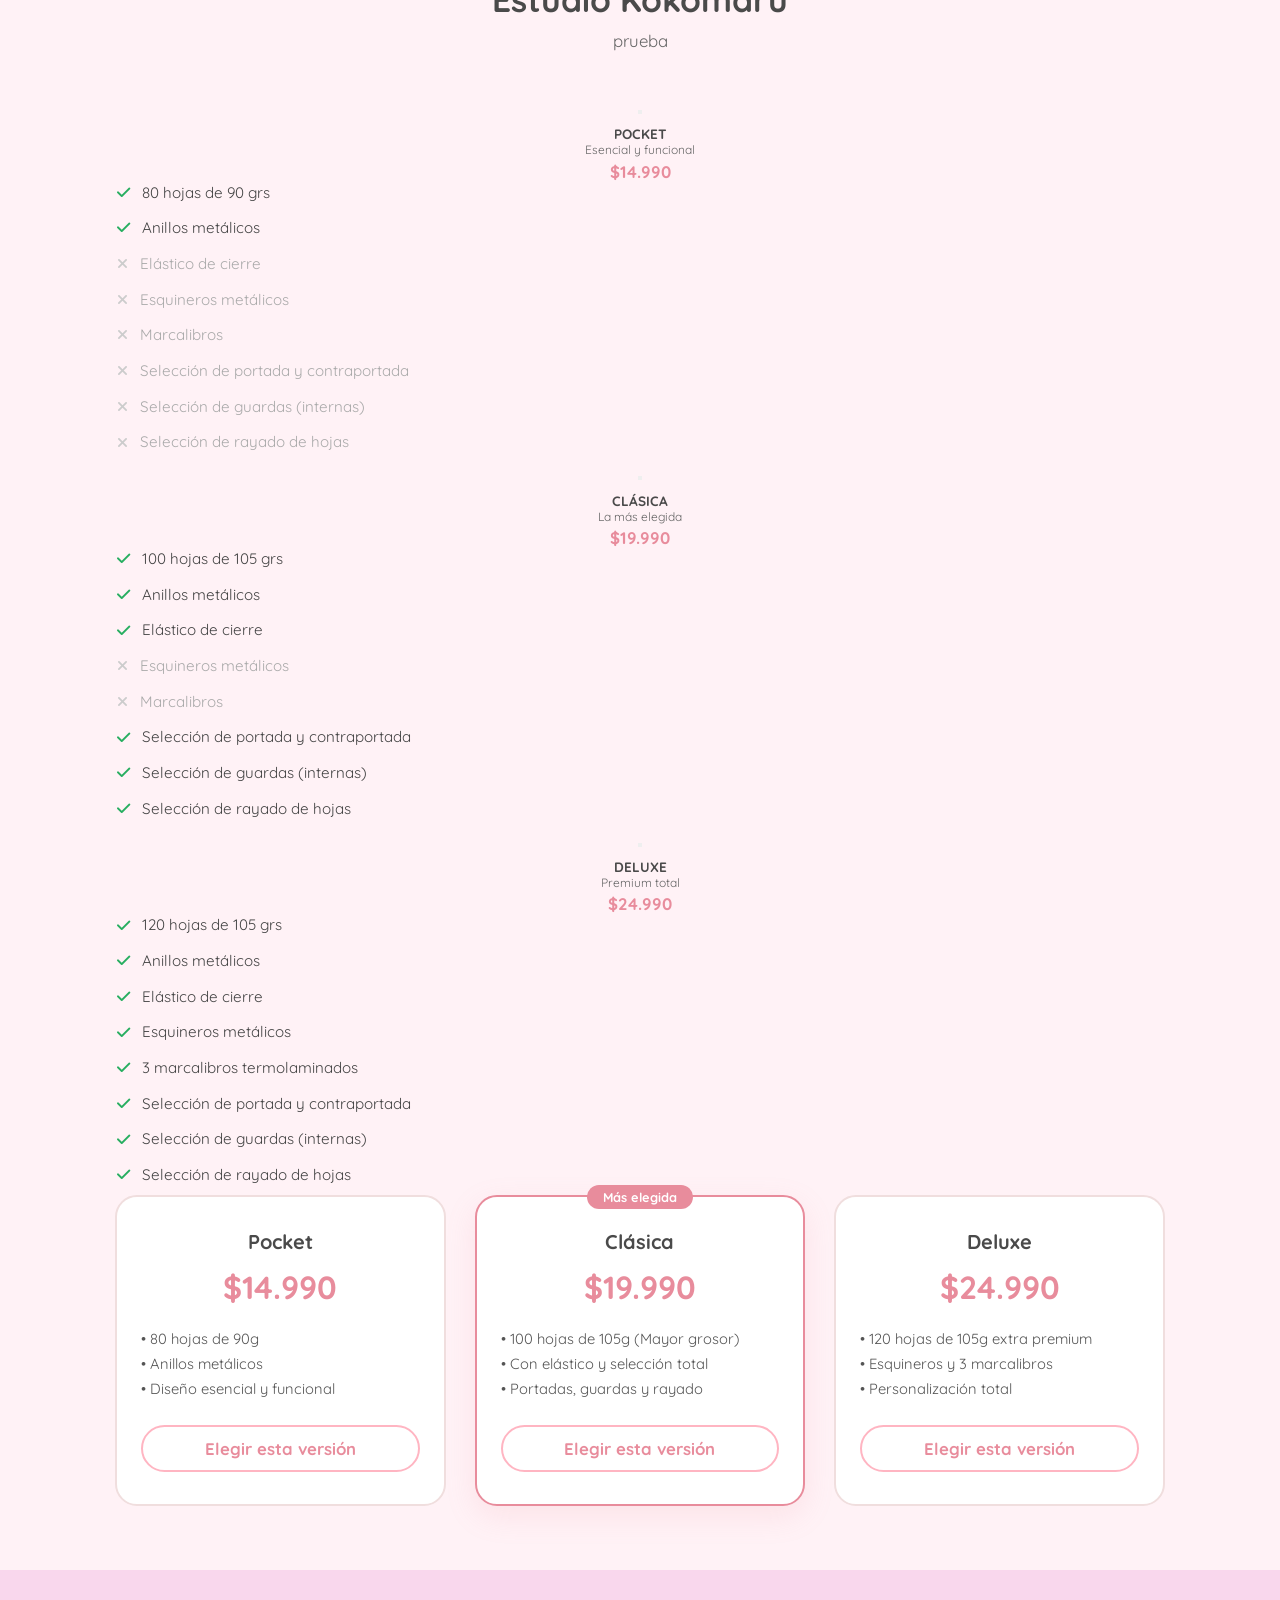
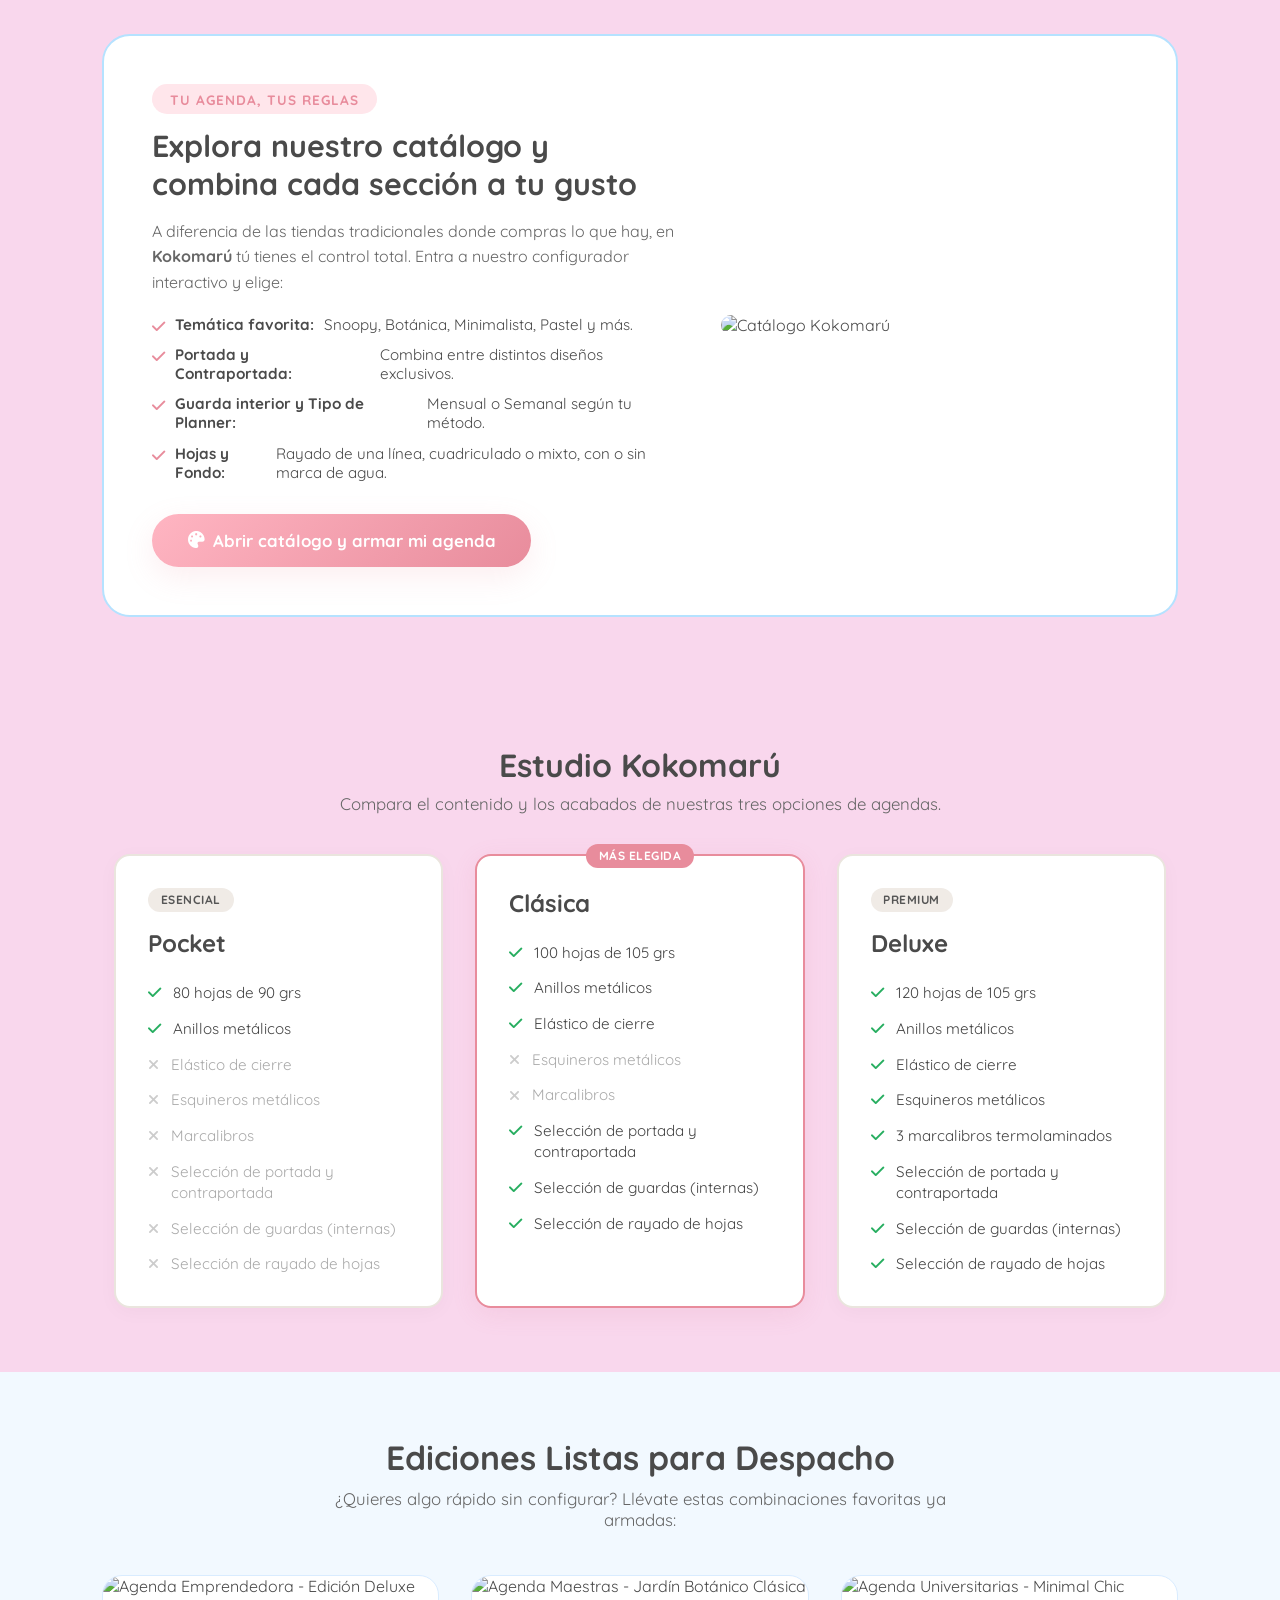
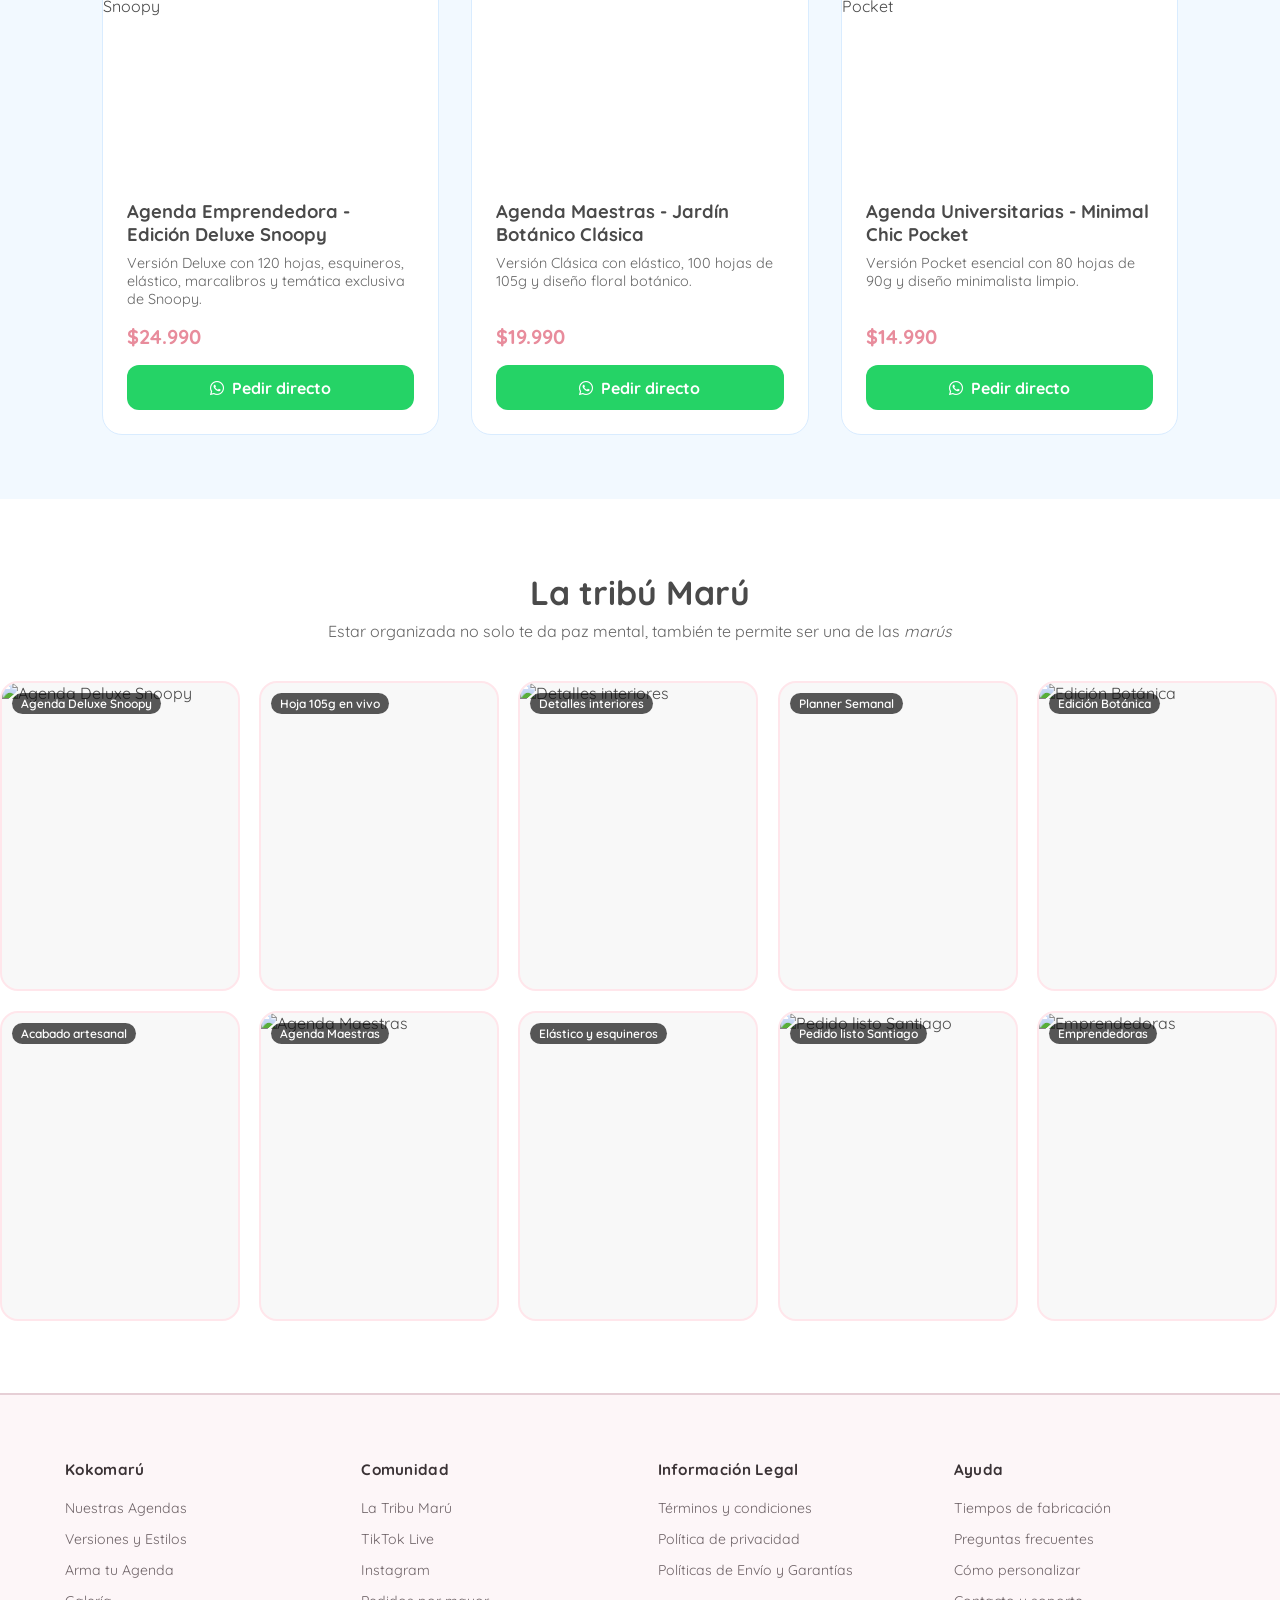
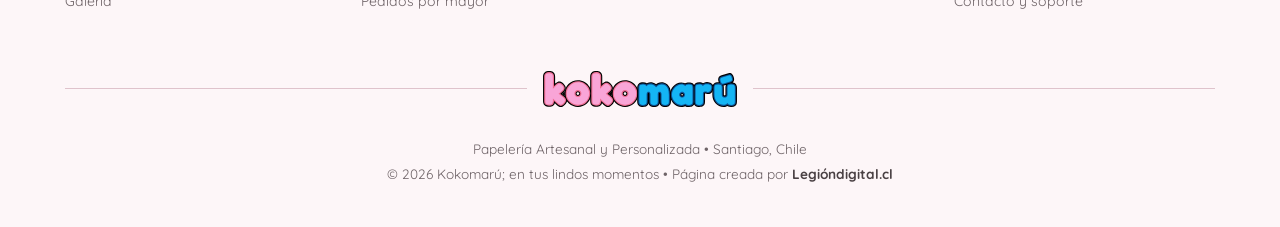
==== commit 57f16abb: "dfadad" ====
--- a/index.html
+++ b/index.html
@@ -83,8 +83,9 @@
     <!-- FOTO PANORÁMICA SUPERIOR (VISIBLE EN PC / OCULTA EN MÓVIL) -->
     <div class="panoramic-hotspot-container desktop-only">
         <img src="imagenes/agendas-precios.webp" alt="Colección de Agendas Kokomarú" class="panoramic-image">
-
-<h2>Estudio Kokomarú</h2>
+    </div>
+    
+    <h2>Estudio Kokomarú</h2>
     <p class="section-desc">prueba</p>
 
         <!-- PUNTO 1 -->
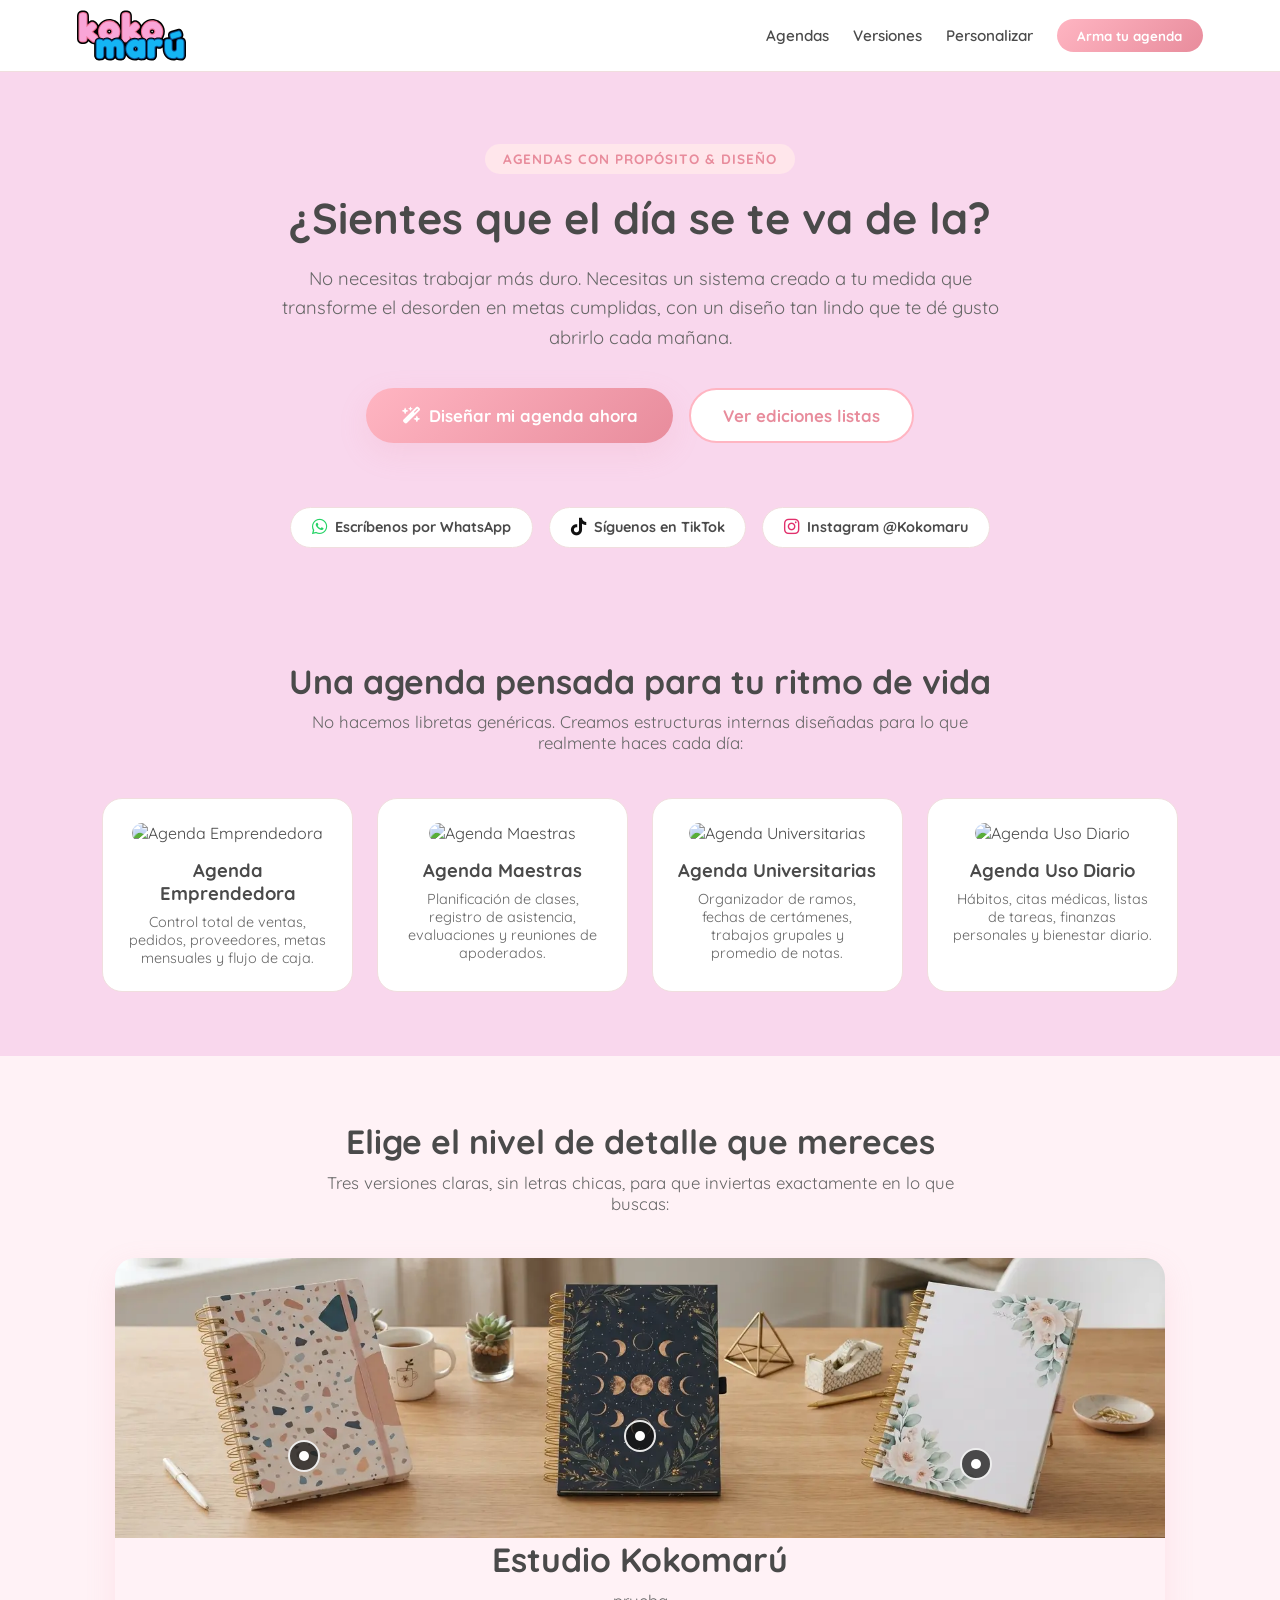
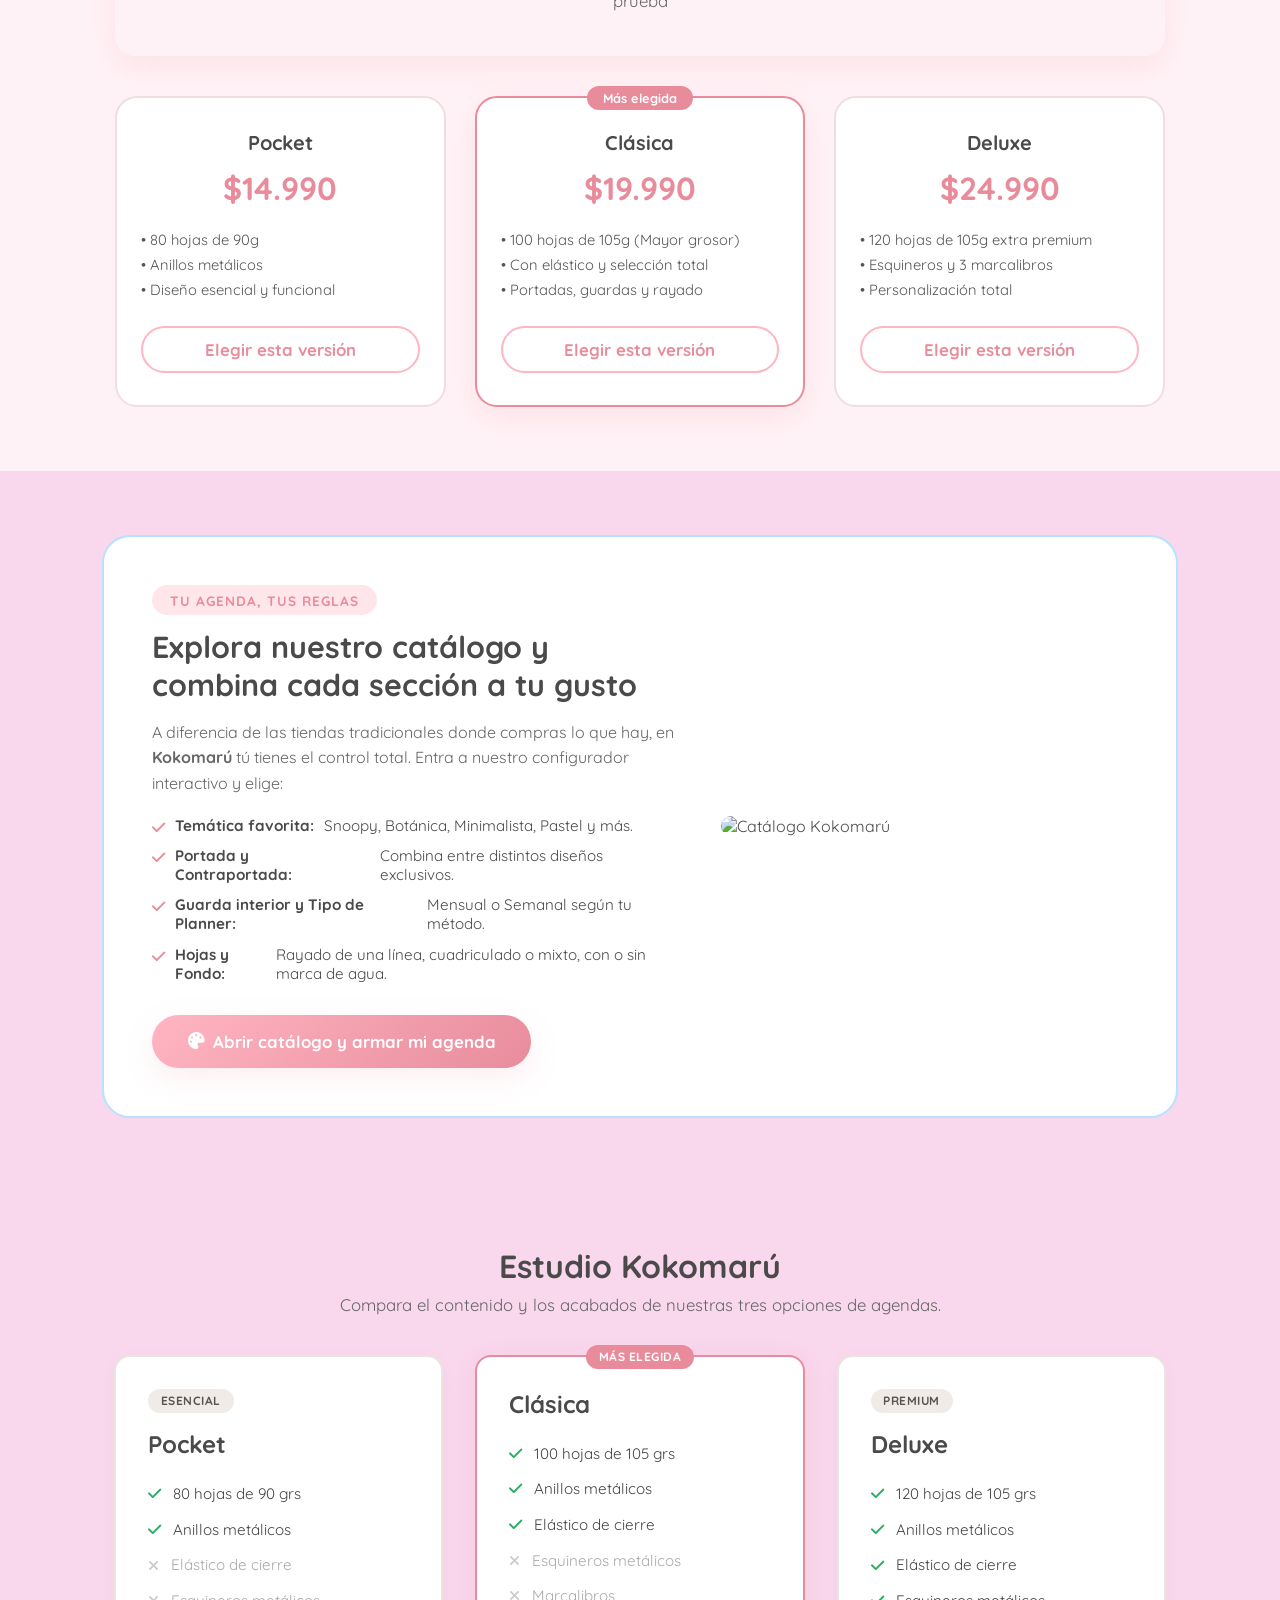
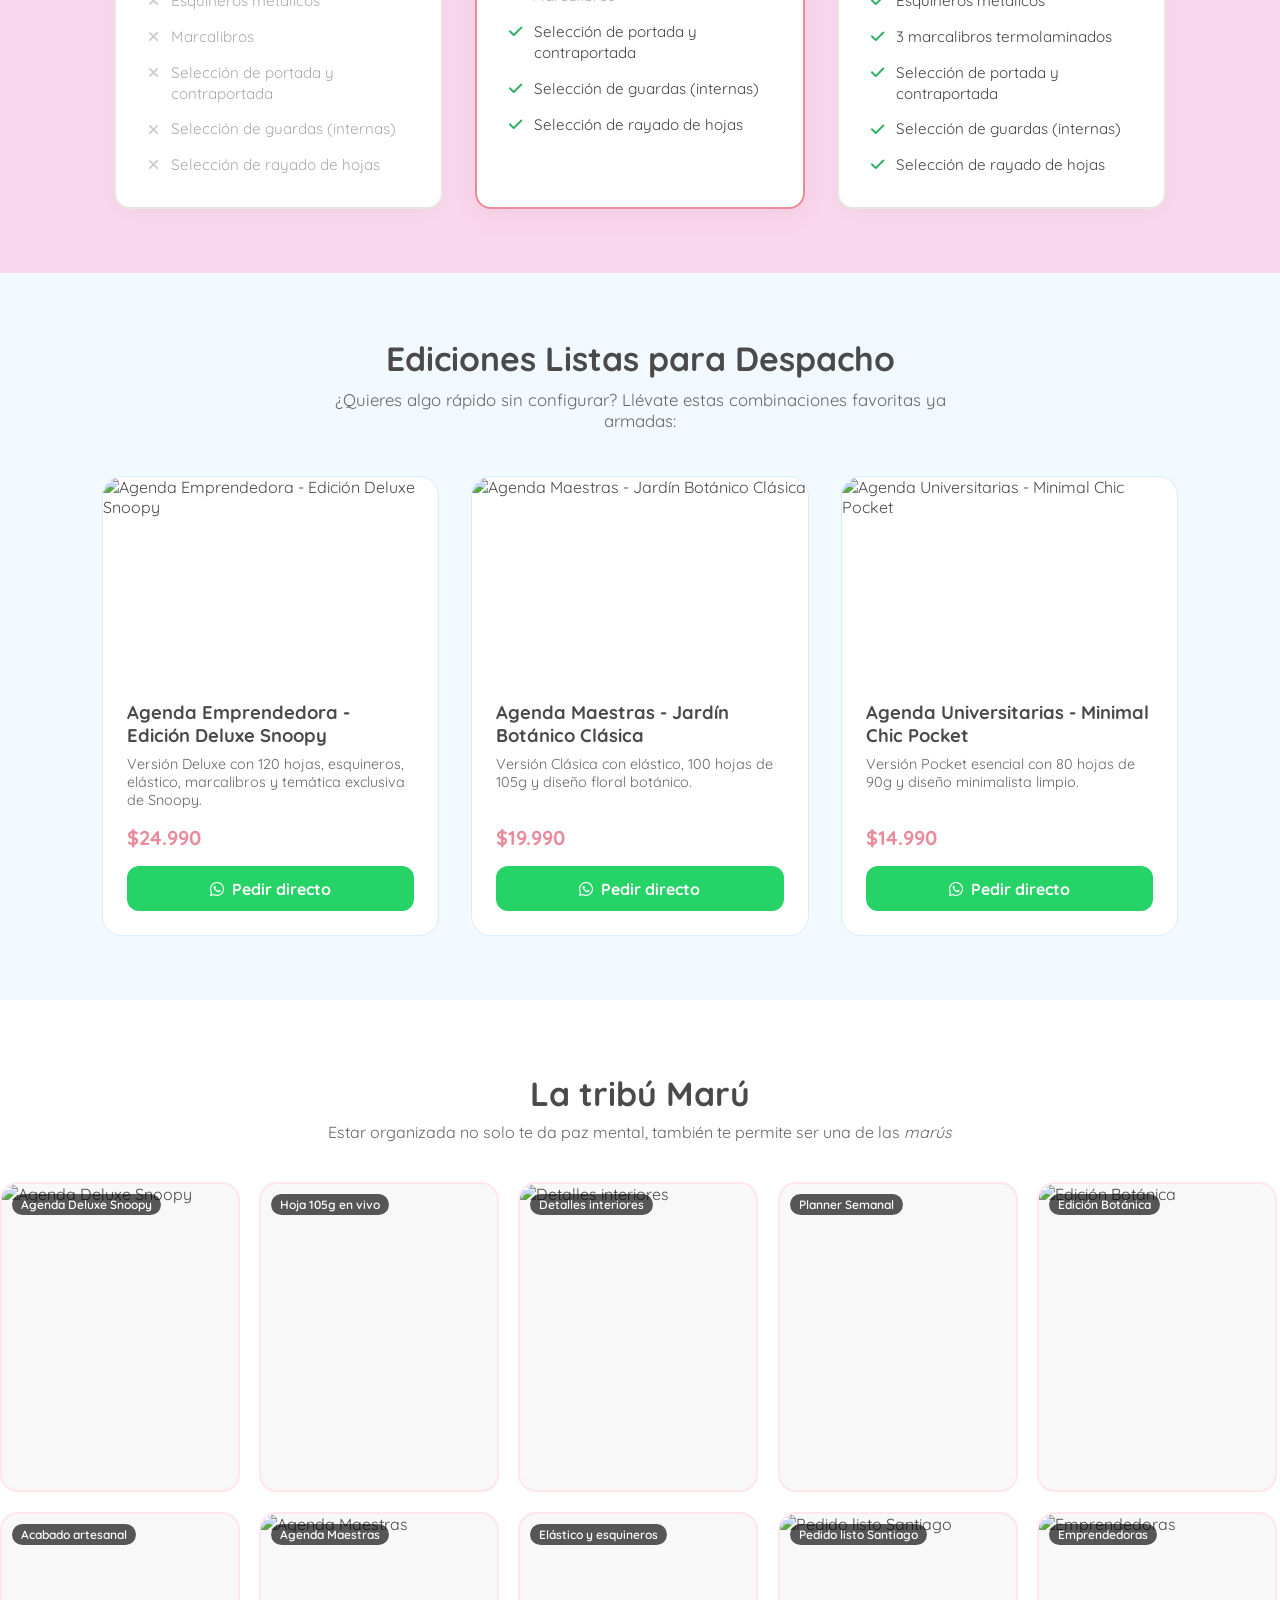
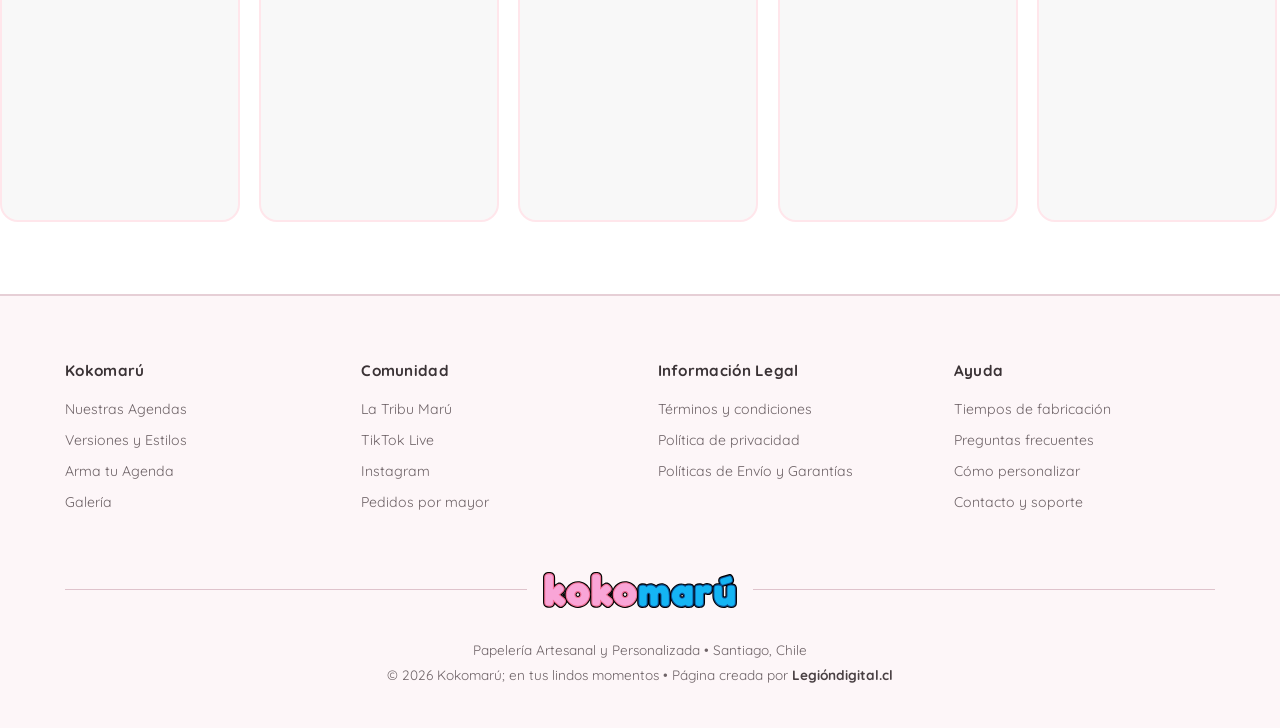
==== commit 9792f2cb: "dadad" ====
--- a/index.html
+++ b/index.html
@@ -83,8 +83,7 @@
     <!-- FOTO PANORÁMICA SUPERIOR (VISIBLE EN PC / OCULTA EN MÓVIL) -->
     <div class="panoramic-hotspot-container desktop-only">
         <img src="imagenes/agendas-precios.webp" alt="Colección de Agendas Kokomarú" class="panoramic-image">
-    </div>
-    
+
     <h2>Estudio Kokomarú</h2>
     <p class="section-desc">prueba</p>
 
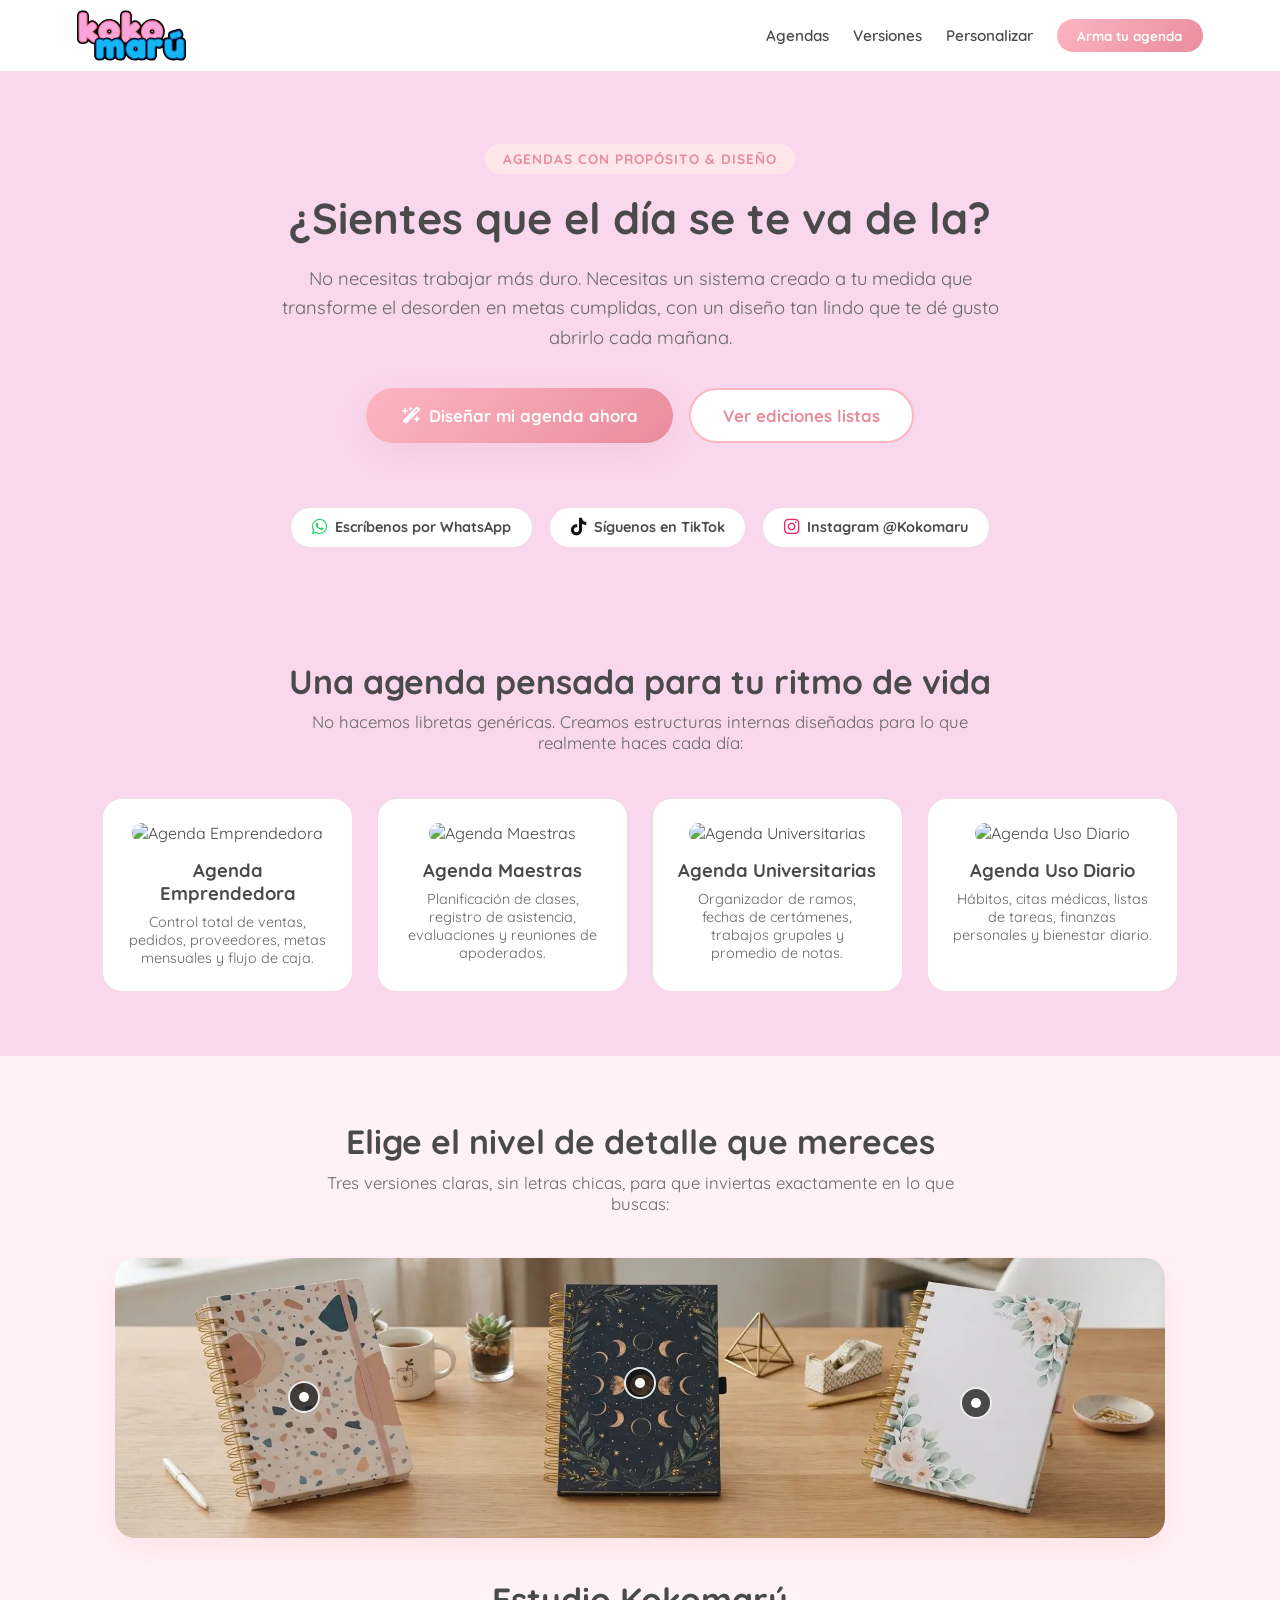
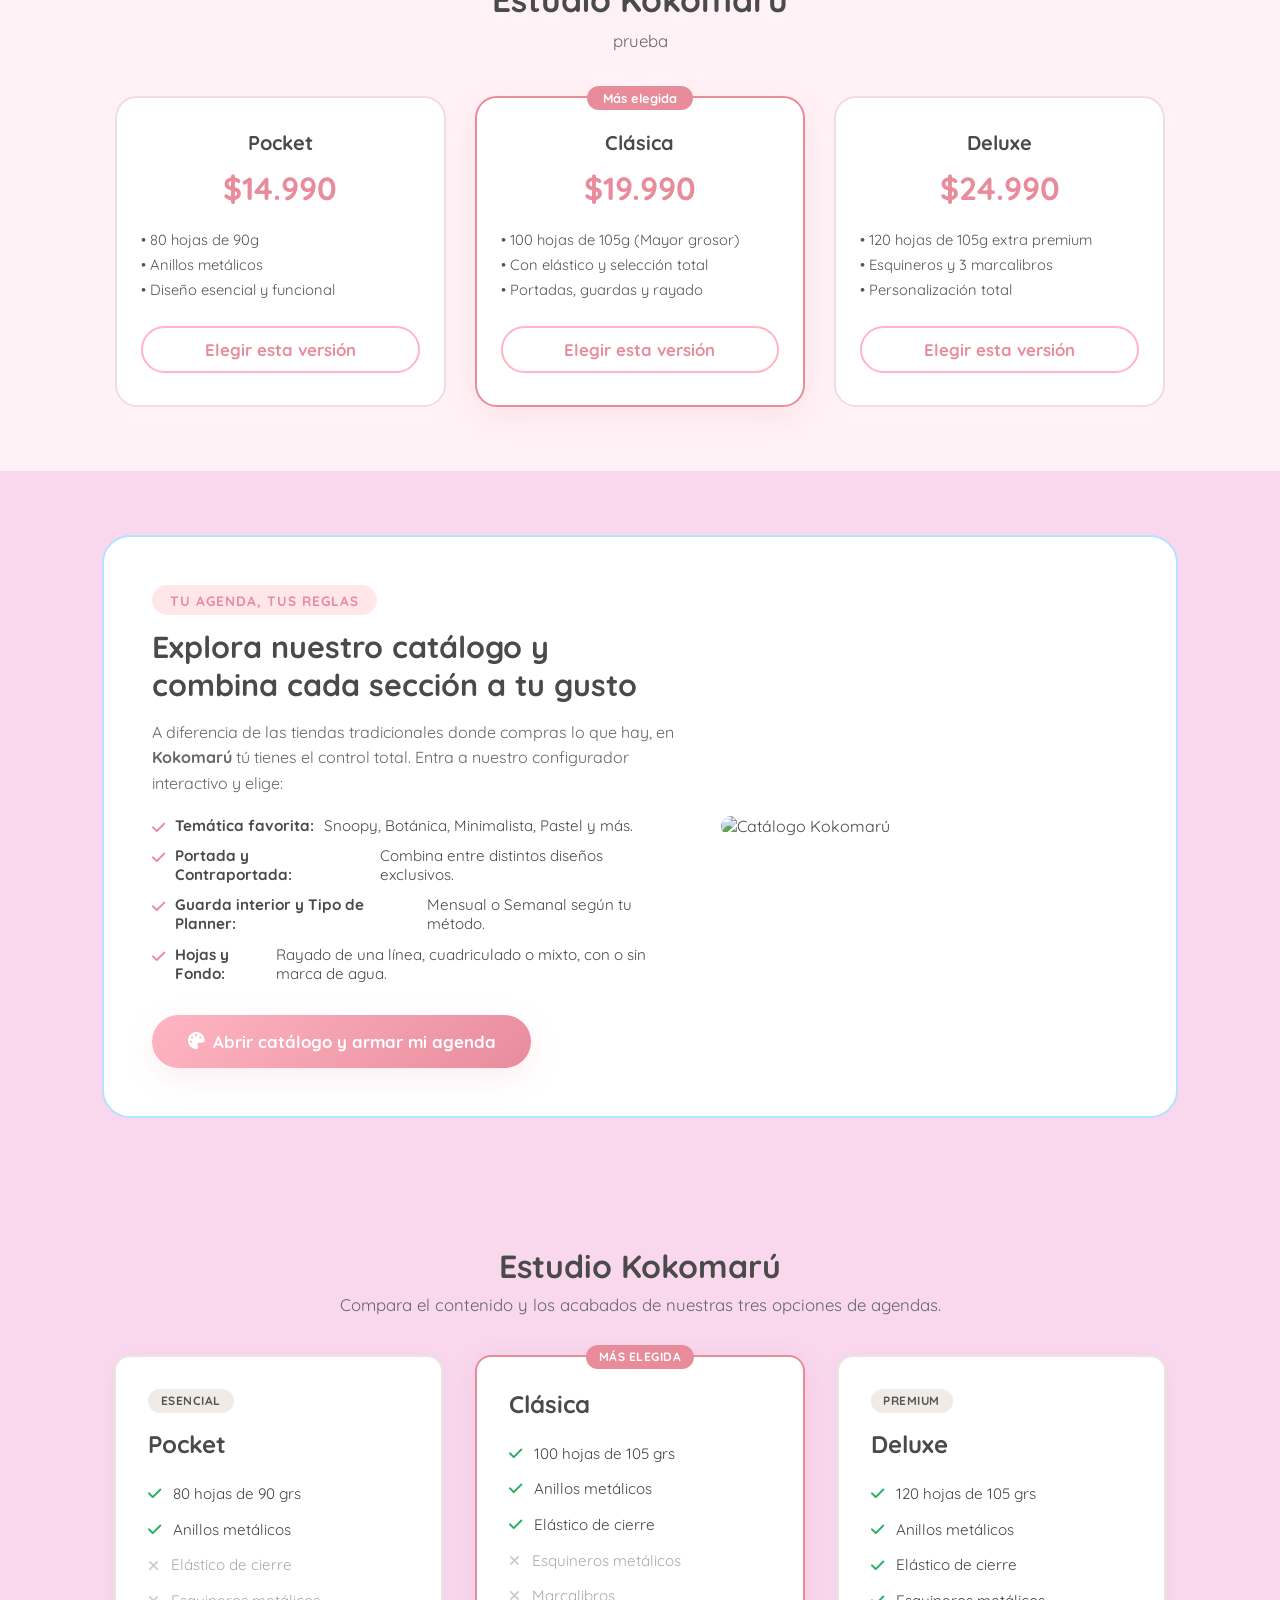
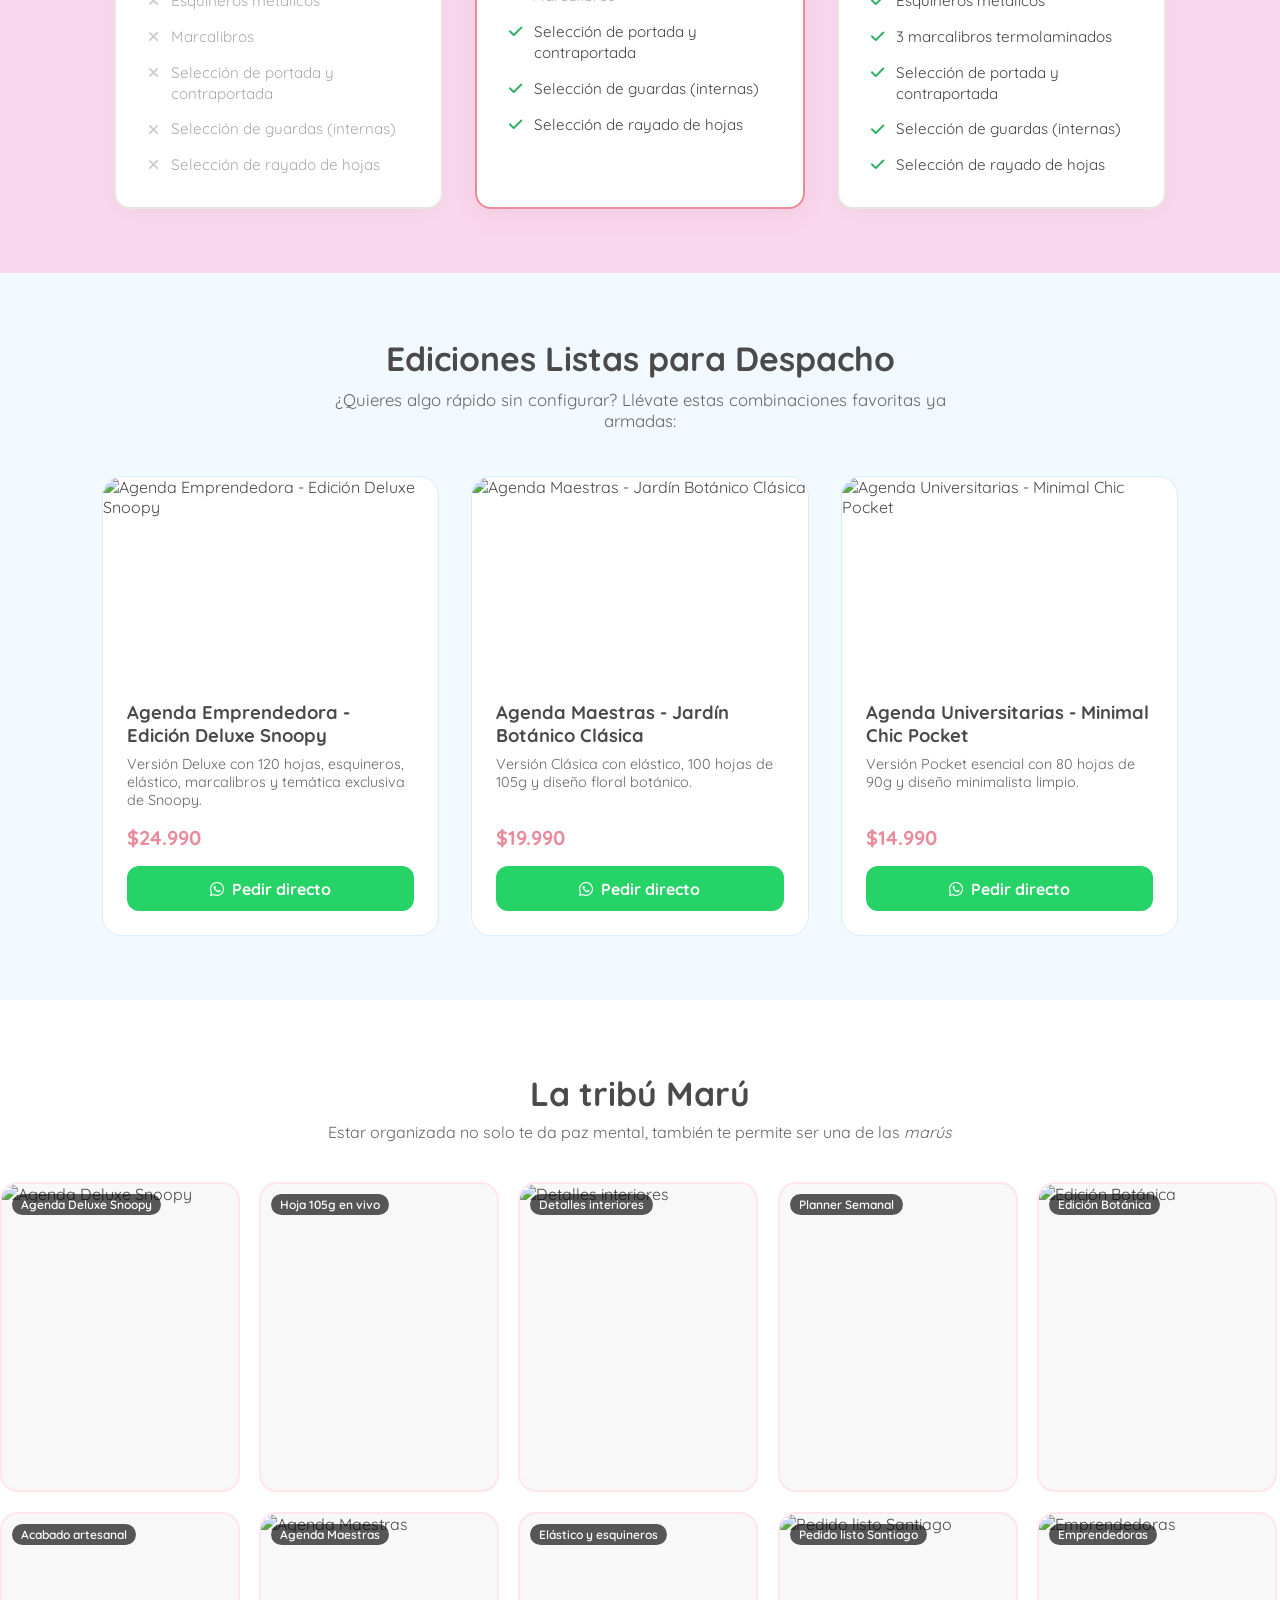
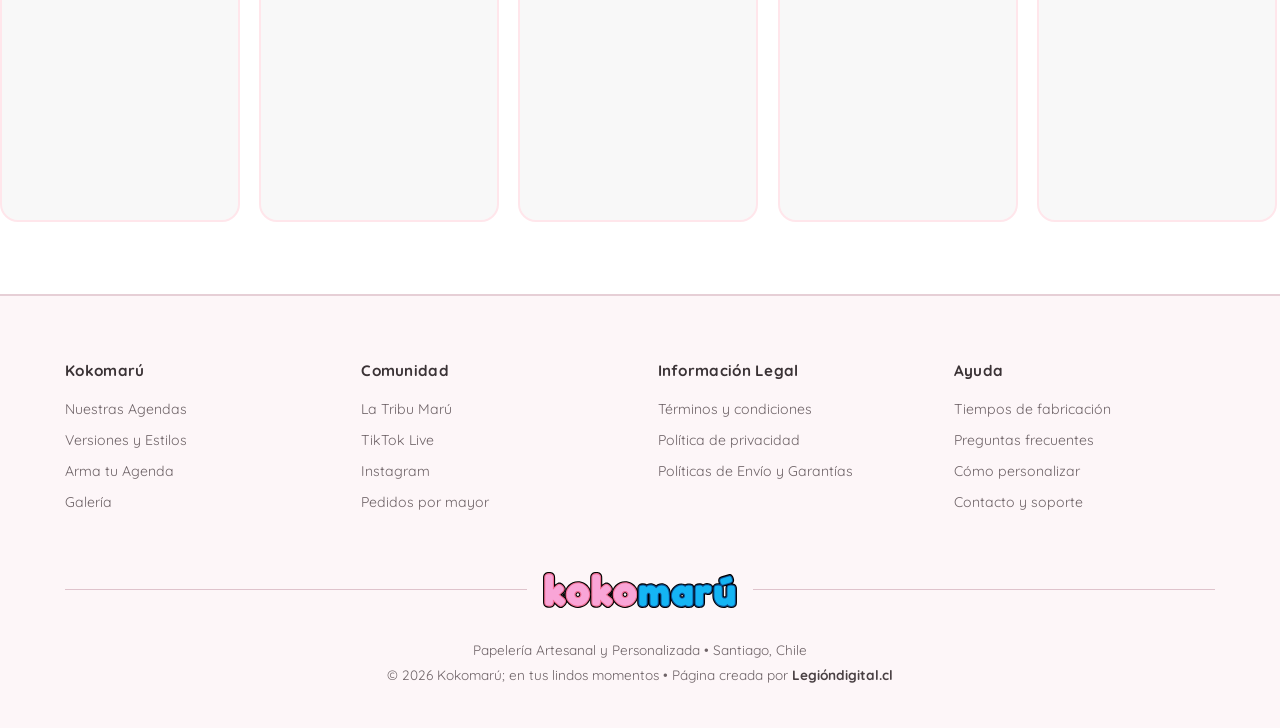
==== commit 3e3ad071: "fdafaf" ====
--- a/index.html
+++ b/index.html
@@ -84,9 +84,7 @@
     <div class="panoramic-hotspot-container desktop-only">
         <img src="imagenes/agendas-precios.webp" alt="Colección de Agendas Kokomarú" class="panoramic-image">
 
-    <h2>Estudio Kokomarú</h2>
-    <p class="section-desc">prueba</p>
-
+   
         <!-- PUNTO 1 -->
         <div class="hotspot-item" style="top: 50%; left: 18%;">
             <button class="hotspot-dot" aria-label="Ver Versión Pocket"></button>
@@ -95,16 +93,6 @@
                     <strong>Pocket</strong>
                     <span>Esencial y funcional</span>
                     <p class="hotspot-price">$14.990</p>
-                      <ul class="features-list">
-                      <li><i class="fa-solid fa-check"></i> 80 hojas de 90 grs</li>
-                      <li><i class="fa-solid fa-check"></i> Anillos metálicos</li>
-                      <li class="disabled"><i class="fa-solid fa-xmark"></i> Elástico de cierre</li>
-                      <li class="disabled"><i class="fa-solid fa-xmark"></i> Esquineros metálicos</li>
-                      <li class="disabled"><i class="fa-solid fa-xmark"></i> Marcalibros</li>
-                      <li class="disabled"><i class="fa-solid fa-xmark"></i> Selección de portada y contraportada</li>
-                      <li class="disabled"><i class="fa-solid fa-xmark"></i> Selección de guardas (internas)</li>
-                      <li class="disabled"><i class="fa-solid fa-xmark"></i> Selección de rayado de hojas</li>
-                   </ul>
                 </div>
             </div>
         </div>
@@ -153,6 +141,10 @@
             </div>
         </div>
     </div>
+
+ <h2>Estudio Kokomarú</h2>
+    <p class="section-desc">prueba</p>
+
 
     <!-- GRILLA / CARRUSEL DE TARJETAS DE PRECIOS -->
     <div class="pricing-showcase-grid" id="homePricingGrid">
